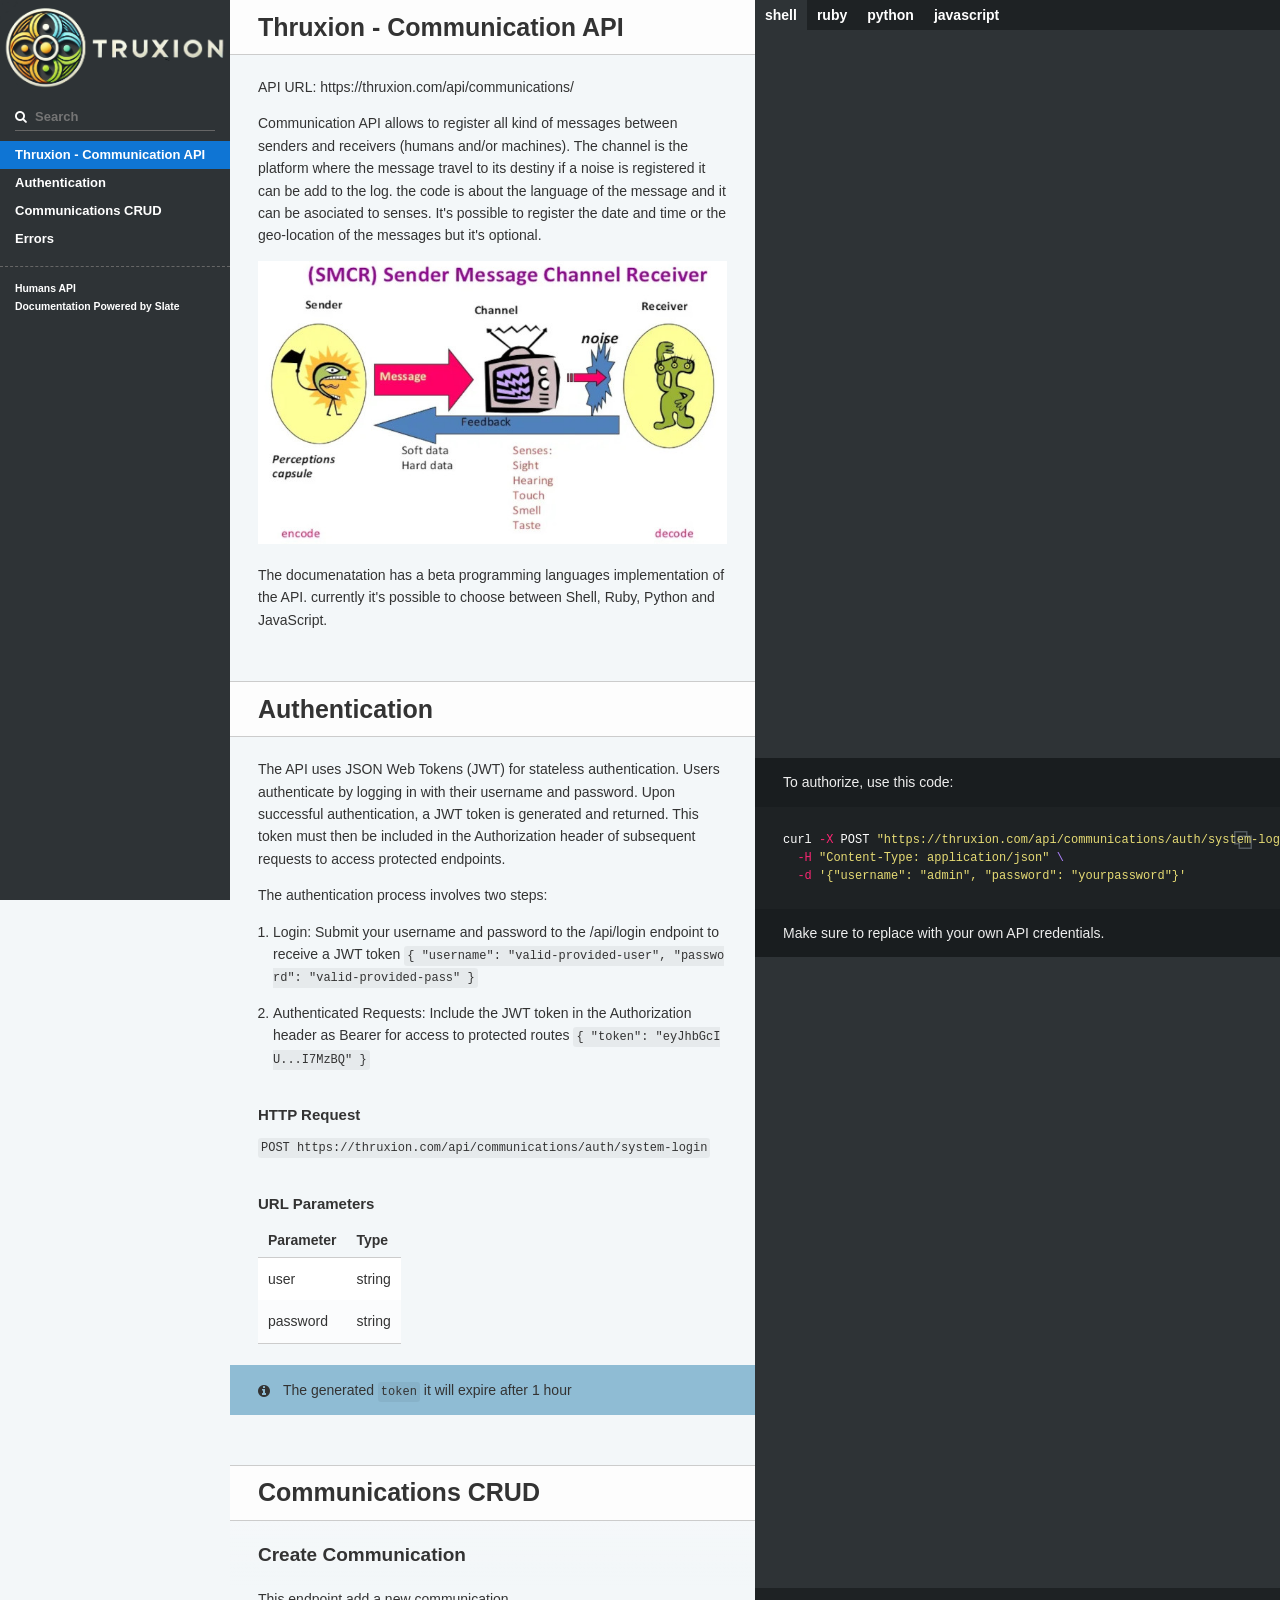
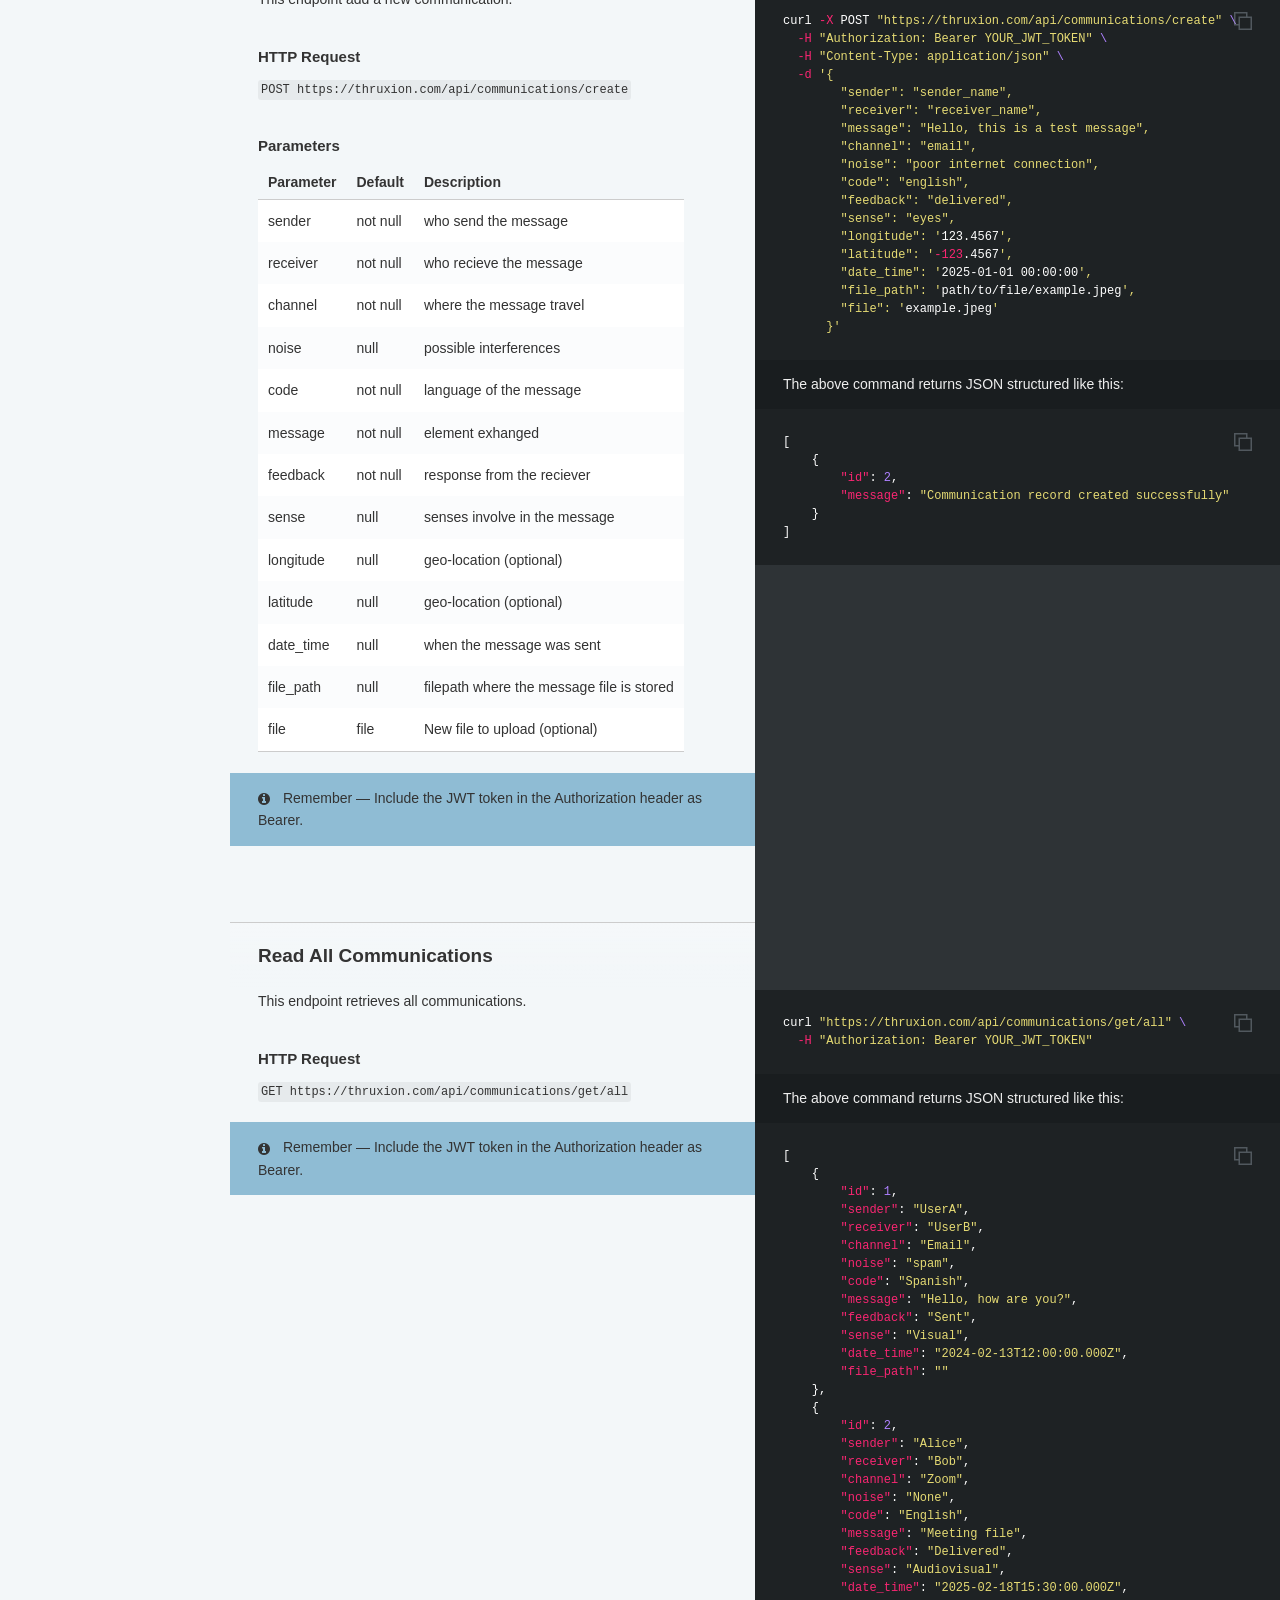
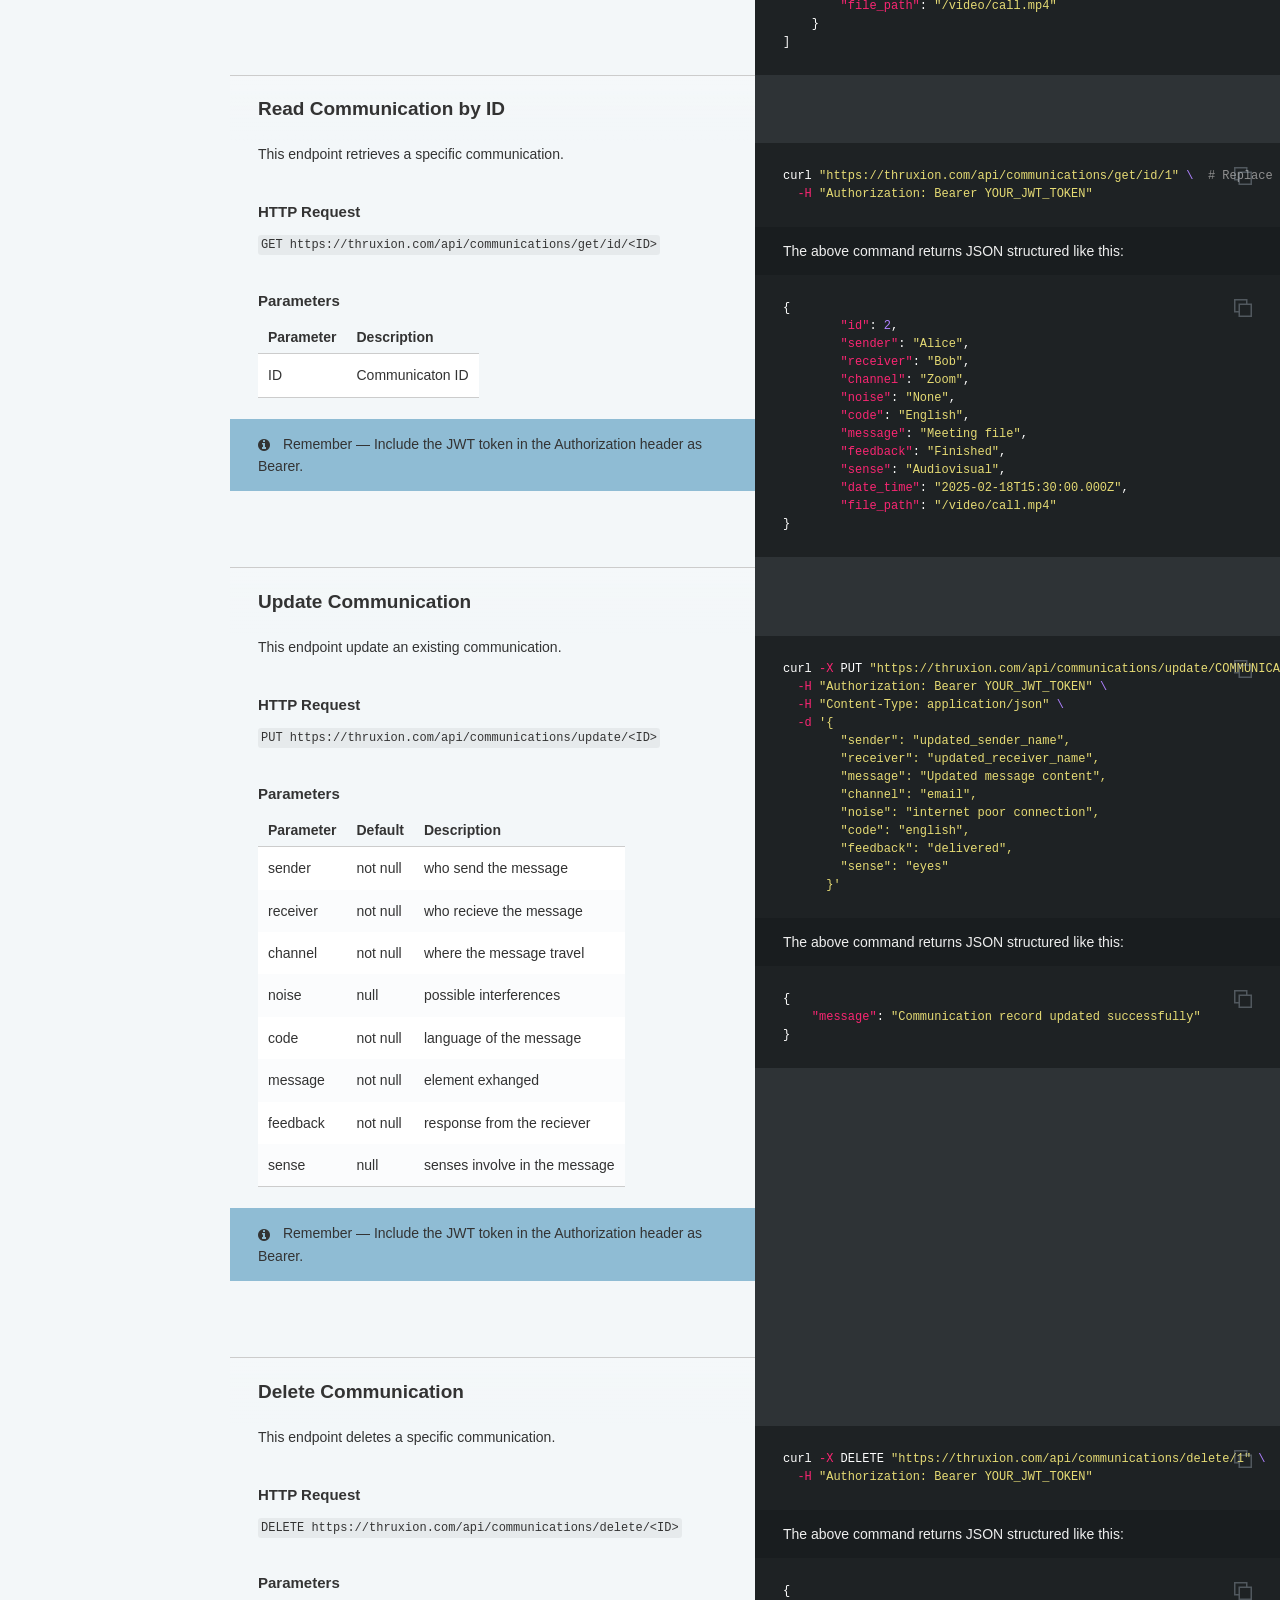
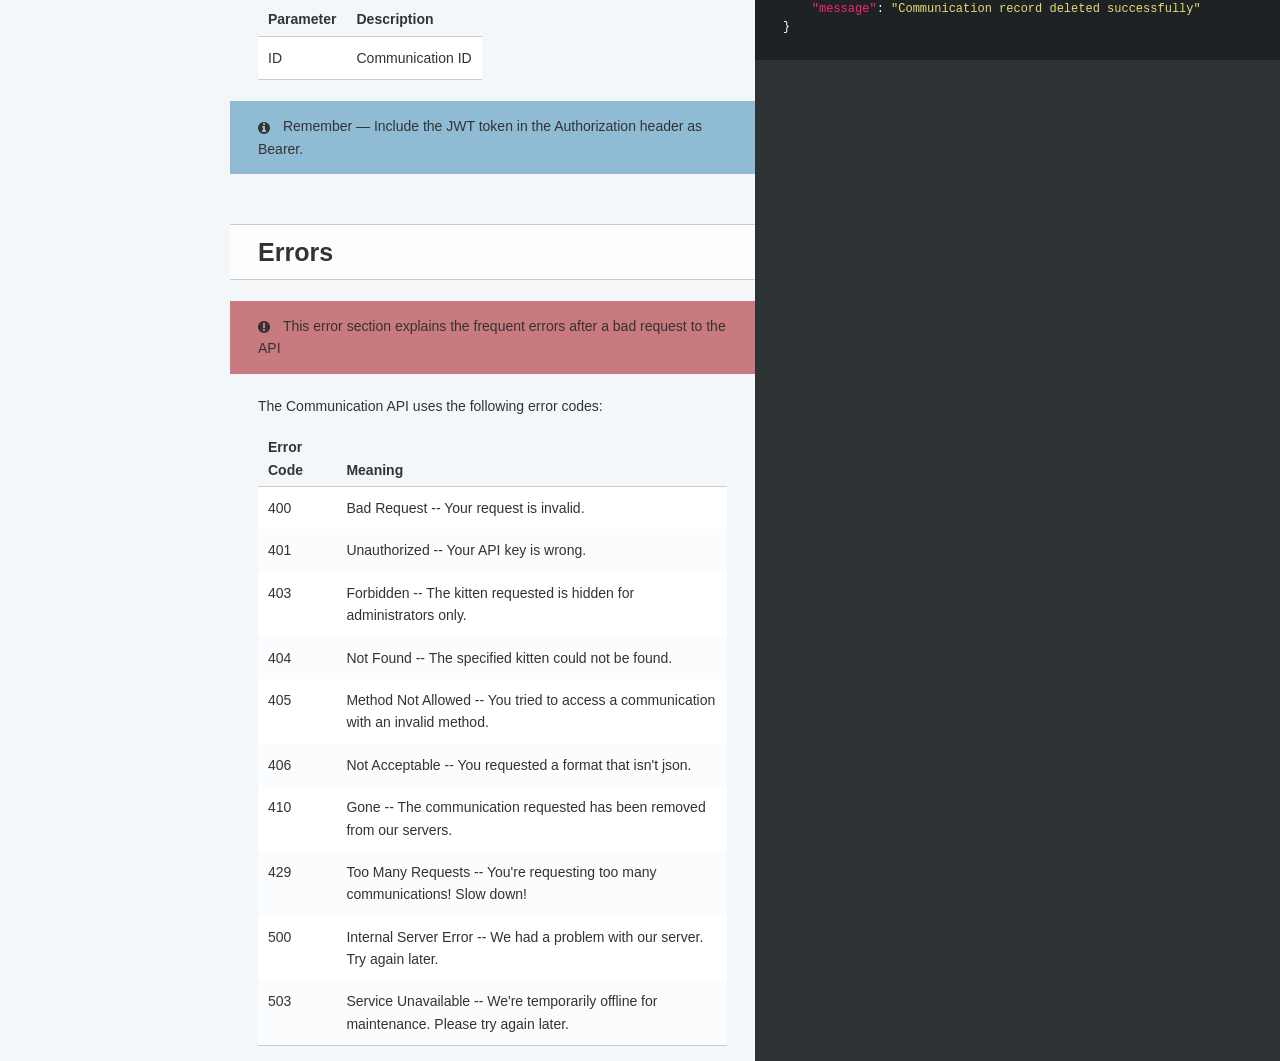
==== index.html @ 5f448173 "deploy: 6d002eb7e2c02b808404a8ee9dfa727e1caad4a2" ====
<!doctype html>
<html>
  <head>
    <meta charset="utf-8">
    <meta content="IE=edge,chrome=1" http-equiv="X-UA-Compatible">
    <meta name="viewport" content="width=device-width, initial-scale=1, maximum-scale=1">
        <meta
            name="description"
            content="Documentation for the Communication API"
        >
    <title>Thruxion API</title>

    <style media="screen">
      .highlight table td { padding: 5px; }
.highlight table pre { margin: 0; }
.highlight .gh {
  color: #999999;
}
.highlight .sr {
  color: #f6aa11;
}
.highlight .go {
  color: #888888;
}
.highlight .gp {
  color: #555555;
}
.highlight .gs {
}
.highlight .gu {
  color: #aaaaaa;
}
.highlight .nb {
  color: #f6aa11;
}
.highlight .cm {
  color: #75715e;
}
.highlight .cp {
  color: #75715e;
}
.highlight .c1 {
  color: #75715e;
}
.highlight .cs {
  color: #75715e;
}
.highlight .c, .highlight .ch, .highlight .cd, .highlight .cpf {
  color: #75715e;
}
.highlight .err {
  color: #960050;
}
.highlight .gr {
  color: #960050;
}
.highlight .gt {
  color: #960050;
}
.highlight .gd {
  color: #49483e;
}
.highlight .gi {
  color: #49483e;
}
.highlight .ge {
  color: #49483e;
}
.highlight .kc {
  color: #66d9ef;
}
.highlight .kd {
  color: #66d9ef;
}
.highlight .kr {
  color: #66d9ef;
}
.highlight .no {
  color: #66d9ef;
}
.highlight .kt {
  color: #66d9ef;
}
.highlight .mf {
  color: #ae81ff;
}
.highlight .mh {
  color: #ae81ff;
}
.highlight .il {
  color: #ae81ff;
}
.highlight .mi {
  color: #ae81ff;
}
.highlight .mo {
  color: #ae81ff;
}
.highlight .m, .highlight .mb, .highlight .mx {
  color: #ae81ff;
}
.highlight .sc {
  color: #ae81ff;
}
.highlight .se {
  color: #ae81ff;
}
.highlight .ss {
  color: #ae81ff;
}
.highlight .sd {
  color: #e6db74;
}
.highlight .s2 {
  color: #e6db74;
}
.highlight .sb {
  color: #e6db74;
}
.highlight .sh {
  color: #e6db74;
}
.highlight .si {
  color: #e6db74;
}
.highlight .sx {
  color: #e6db74;
}
.highlight .s1 {
  color: #e6db74;
}
.highlight .s, .highlight .sa, .highlight .dl {
  color: #e6db74;
}
.highlight .na {
  color: #a6e22e;
}
.highlight .nc {
  color: #a6e22e;
}
.highlight .nd {
  color: #a6e22e;
}
.highlight .ne {
  color: #a6e22e;
}
.highlight .nf, .highlight .fm {
  color: #a6e22e;
}
.highlight .vc {
  color: #ffffff;
}
.highlight .nn {
  color: #ffffff;
}
.highlight .ni {
  color: #ffffff;
}
.highlight .bp {
  color: #ffffff;
}
.highlight .vg {
  color: #ffffff;
}
.highlight .vi {
  color: #ffffff;
}
.highlight .nv, .highlight .vm {
  color: #ffffff;
}
.highlight .w {
  color: #ffffff;
}
.highlight {
  color: #ffffff;
}
.highlight .n, .highlight .py, .highlight .nx {
  color: #ffffff;
}
.highlight .nl {
  color: #f92672;
}
.highlight .ow {
  color: #f92672;
}
.highlight .nt {
  color: #f92672;
}
.highlight .k, .highlight .kv {
  color: #f92672;
}
.highlight .kn {
  color: #f92672;
}
.highlight .kp {
  color: #f92672;
}
.highlight .o {
  color: #f92672;
}
    </style>
    <style media="print">
      * {
        -webkit-transition:none!important;
        transition:none!important;
      }
      .highlight table td { padding: 5px; }
.highlight table pre { margin: 0; }
.highlight, .highlight .w {
  color: #586e75;
}
.highlight .err {
  color: #002b36;
  background-color: #dc322f;
}
.highlight .c, .highlight .ch, .highlight .cd, .highlight .cm, .highlight .cpf, .highlight .c1, .highlight .cs {
  color: #657b83;
}
.highlight .cp {
  color: #b58900;
}
.highlight .nt {
  color: #b58900;
}
.highlight .o, .highlight .ow {
  color: #93a1a1;
}
.highlight .p, .highlight .pi {
  color: #93a1a1;
}
.highlight .gi {
  color: #859900;
}
.highlight .gd {
  color: #dc322f;
}
.highlight .gh {
  color: #268bd2;
  background-color: #002b36;
  font-weight: bold;
}
.highlight .k, .highlight .kn, .highlight .kp, .highlight .kr, .highlight .kv {
  color: #6c71c4;
}
.highlight .kc {
  color: #cb4b16;
}
.highlight .kt {
  color: #cb4b16;
}
.highlight .kd {
  color: #cb4b16;
}
.highlight .s, .highlight .sb, .highlight .sc, .highlight .dl, .highlight .sd, .highlight .s2, .highlight .sh, .highlight .sx, .highlight .s1 {
  color: #859900;
}
.highlight .sa {
  color: #6c71c4;
}
.highlight .sr {
  color: #2aa198;
}
.highlight .si {
  color: #d33682;
}
.highlight .se {
  color: #d33682;
}
.highlight .nn {
  color: #b58900;
}
.highlight .nc {
  color: #b58900;
}
.highlight .no {
  color: #b58900;
}
.highlight .na {
  color: #268bd2;
}
.highlight .m, .highlight .mb, .highlight .mf, .highlight .mh, .highlight .mi, .highlight .il, .highlight .mo, .highlight .mx {
  color: #859900;
}
.highlight .ss {
  color: #859900;
}
    </style>
    <link href="stylesheets/screen-9c19b03a.css" rel="stylesheet" media="screen" />
    <link href="stylesheets/print-966d6edc.css" rel="stylesheet" media="print" />
      <script src="javascripts/all-024da600.js"></script>

    <script>
      $(function() { setupCodeCopy(); });
    </script>
  </head>

  <body class="index" data-languages="[&quot;shell&quot;,&quot;ruby&quot;,&quot;python&quot;,&quot;javascript&quot;]">
    <a href="#" id="nav-button">
      <span>
        NAV
        <img src="images/navbar-cad8cdcb.png" alt="" />
      </span>
    </a>
    <div class="toc-wrapper">
      <img src="images/logo-09624c23.png" class="logo" alt="" />
        <div class="lang-selector">
              <a href="#" data-language-name="shell">shell</a>
              <a href="#" data-language-name="ruby">ruby</a>
              <a href="#" data-language-name="python">python</a>
              <a href="#" data-language-name="javascript">javascript</a>
        </div>
        <div class="search">
          <input type="text" class="search" id="input-search" placeholder="Search">
        </div>
        <ul class="search-results"></ul>
      <ul id="toc" class="toc-list-h1">
          <li>
            <a href="#thruxion-communication-api" class="toc-h1 toc-link" data-title="Thruxion - Communication API">Thruxion - Communication API</a>
          </li>
          <li>
            <a href="#authentication" class="toc-h1 toc-link" data-title="Authentication">Authentication</a>
              <ul class="toc-list-h2">
                  <li>
                    <a href="#http-request" class="toc-h2 toc-link" data-title="HTTP Request">HTTP Request</a>
                  </li>
                  <li>
                    <a href="#url-parameters" class="toc-h2 toc-link" data-title="URL Parameters">URL Parameters</a>
                  </li>
              </ul>
          </li>
          <li>
            <a href="#communications-crud" class="toc-h1 toc-link" data-title="Communications CRUD">Communications CRUD</a>
              <ul class="toc-list-h2">
                  <li>
                    <a href="#create-communication" class="toc-h2 toc-link" data-title="Create Communication">Create Communication</a>
                  </li>
                  <li>
                    <a href="#read-all-communications" class="toc-h2 toc-link" data-title="Read All Communications">Read All Communications</a>
                  </li>
                  <li>
                    <a href="#read-communication-by-id" class="toc-h2 toc-link" data-title="Read Communication by ID">Read Communication by ID</a>
                  </li>
                  <li>
                    <a href="#update-communication" class="toc-h2 toc-link" data-title="Update Communication">Update Communication</a>
                  </li>
                  <li>
                    <a href="#delete-communication" class="toc-h2 toc-link" data-title="Delete Communication">Delete Communication</a>
                  </li>
              </ul>
          </li>
          <li>
            <a href="#errors" class="toc-h1 toc-link" data-title="Errors">Errors</a>
          </li>
      </ul>
        <ul class="toc-footer">
            <li><a href='humans.html'>Humans API</a></li>
            <li><a href='https://github.com/slatedocs/slate'>Documentation Powered by Slate</a></li>
        </ul>
    </div>
    <div class="page-wrapper">
      <div class="dark-box"></div>
      <div class="content">
        <h1 id='thruxion-communication-api'>Thruxion - Communication API</h1>
<p>API URL: https://thruxion.com/api/communications/</p>

<p>Communication API allows to register all kind of messages between senders and receivers (humans and/or machines). The channel is the platform where the message travel to its destiny if a noise is registered it can be add to the log. the code is about the language of the message and it can be asociated to senses. It&#39;s possible to register the date and time or the geo-location of the messages but it&#39;s optional.</p>

<p><img src="images/c-model-05e4d6b5.jpg" alt="Communication Diagram" /></p>

<p>The documenatation has a beta programming languages implementation of the API. currently it&#39;s possible to choose between Shell, Ruby, Python and JavaScript. </p>
<h1 id='authentication'>Authentication</h1>
<blockquote>
<p>To authorize, use this code:</p>
</blockquote>
<div class="highlight"><pre class="highlight ruby tab-ruby"><code><span class="nb">require</span> <span class="s1">'net/http'</span>
<span class="nb">require</span> <span class="s1">'json'</span>

<span class="n">uri</span> <span class="o">=</span> <span class="no">URI</span><span class="p">(</span><span class="s1">'https://thruxion.com/api/communications/auth/system-login'</span><span class="p">)</span>
<span class="n">req</span> <span class="o">=</span> <span class="no">Net</span><span class="o">::</span><span class="no">HTTP</span><span class="o">::</span><span class="no">Post</span><span class="p">.</span><span class="nf">new</span><span class="p">(</span><span class="n">uri</span><span class="p">,</span> <span class="s1">'Content-Type'</span> <span class="o">=&gt;</span> <span class="s1">'application/json'</span><span class="p">)</span>
<span class="n">req</span><span class="p">.</span><span class="nf">body</span> <span class="o">=</span> <span class="p">{</span> <span class="ss">username: </span><span class="s1">'admin'</span><span class="p">,</span> <span class="ss">password: </span><span class="s1">'yourpassword'</span> <span class="p">}.</span><span class="nf">to_json</span>

<span class="n">res</span> <span class="o">=</span> <span class="no">Net</span><span class="o">::</span><span class="no">HTTP</span><span class="p">.</span><span class="nf">start</span><span class="p">(</span><span class="n">uri</span><span class="p">.</span><span class="nf">hostname</span><span class="p">,</span> <span class="n">uri</span><span class="p">.</span><span class="nf">port</span><span class="p">)</span> <span class="p">{</span> <span class="o">|</span><span class="n">http</span><span class="o">|</span> <span class="n">http</span><span class="p">.</span><span class="nf">request</span><span class="p">(</span><span class="n">req</span><span class="p">)</span> <span class="p">}</span>
<span class="nb">puts</span> <span class="n">res</span><span class="p">.</span><span class="nf">body</span>
</code></pre></div><div class="highlight"><pre class="highlight python tab-python"><code><span class="kn">import</span> <span class="nn">requests</span>

<span class="n">url</span> <span class="o">=</span> <span class="s">"https://thruxion.com/api/communications/auth/system-login"</span>
<span class="n">data</span> <span class="o">=</span> <span class="p">{</span><span class="s">"username"</span><span class="p">:</span> <span class="s">"admin"</span><span class="p">,</span> <span class="s">"password"</span><span class="p">:</span> <span class="s">"yourpassword"</span><span class="p">}</span>

<span class="n">response</span> <span class="o">=</span> <span class="n">requests</span><span class="p">.</span><span class="n">post</span><span class="p">(</span><span class="n">url</span><span class="p">,</span> <span class="n">json</span><span class="o">=</span><span class="n">data</span><span class="p">)</span>
<span class="k">print</span><span class="p">(</span><span class="n">response</span><span class="p">.</span><span class="n">json</span><span class="p">())</span>  <span class="c1"># Prints the token response
</span></code></pre></div><div class="highlight"><pre class="highlight shell tab-shell"><code>curl <span class="nt">-X</span> POST <span class="s2">"https://thruxion.com/api/communications/auth/system-login"</span> <span class="se">\</span>
  <span class="nt">-H</span> <span class="s2">"Content-Type: application/json"</span> <span class="se">\</span>
  <span class="nt">-d</span> <span class="s1">'{"username": "admin", "password": "yourpassword"}'</span>
</code></pre></div><div class="highlight"><pre class="highlight javascript tab-javascript"><code><span class="kd">const</span> <span class="nx">axios</span> <span class="o">=</span> <span class="nx">require</span><span class="p">(</span><span class="dl">'</span><span class="s1">axios</span><span class="dl">'</span><span class="p">);</span>

<span class="kd">const</span> <span class="nx">login</span> <span class="o">=</span> <span class="k">async</span> <span class="p">()</span> <span class="o">=&gt;</span> <span class="p">{</span>
    <span class="k">try</span> <span class="p">{</span>
        <span class="kd">const</span> <span class="nx">response</span> <span class="o">=</span> <span class="k">await</span> <span class="nx">axios</span><span class="p">.</span><span class="nx">post</span><span class="p">(</span><span class="dl">'</span><span class="s1">https://thruxion.com/api/communications/auth/system-login</span><span class="dl">'</span><span class="p">,</span> <span class="p">{</span>
            <span class="na">username</span><span class="p">:</span> <span class="dl">'</span><span class="s1">admin</span><span class="dl">'</span><span class="p">,</span>
            <span class="na">password</span><span class="p">:</span> <span class="dl">'</span><span class="s1">yourpassword</span><span class="dl">'</span>
        <span class="p">});</span>
        <span class="nx">console</span><span class="p">.</span><span class="nx">log</span><span class="p">(</span><span class="nx">response</span><span class="p">.</span><span class="nx">data</span><span class="p">);</span>  <span class="c1">// Prints the token response</span>
    <span class="p">}</span> <span class="k">catch</span> <span class="p">(</span><span class="nx">error</span><span class="p">)</span> <span class="p">{</span>
        <span class="nx">console</span><span class="p">.</span><span class="nx">error</span><span class="p">(</span><span class="nx">error</span><span class="p">.</span><span class="nx">response</span> <span class="p">?</span> <span class="nx">error</span><span class="p">.</span><span class="nx">response</span><span class="p">.</span><span class="nx">data</span> <span class="p">:</span> <span class="nx">error</span><span class="p">.</span><span class="nx">message</span><span class="p">);</span>
    <span class="p">}</span>
<span class="p">};</span>

<span class="nx">login</span><span class="p">();</span>
</code></pre></div>
<blockquote>
<p>Make sure to replace with your own API credentials.</p>
</blockquote>

<p>The API uses JSON Web Tokens (JWT) for stateless authentication. Users authenticate by logging in with their username and password. Upon successful authentication, a JWT token is generated and returned. This token must then be included in the Authorization header of subsequent requests to access protected endpoints.</p>

<p>The authentication process involves two steps:</p>

<ol>
<li><p>Login: Submit your username and password to the /api/login endpoint to receive a JWT token
<code>{
   &quot;username&quot;: &quot;valid-provided-user&quot;,
   &quot;password&quot;: &quot;valid-provided-pass&quot;
}</code></p></li>
<li><p>Authenticated Requests: Include the JWT token in the Authorization header as Bearer <your-token> for access to protected routes        <code>{
   &quot;token&quot;: &quot;eyJhbGcIU...I7MzBQ&quot;
}</code></p></li>
</ol>
<h3 id='http-request'>HTTP Request</h3>
<p><code>POST https://thruxion.com/api/communications/auth/system-login</code></p>
<h3 id='url-parameters'>URL Parameters</h3>
<table><thead>
<tr>
<th>Parameter</th>
<th>Type</th>
</tr>
</thead><tbody>
<tr>
<td>user</td>
<td>string</td>
</tr>
<tr>
<td>password</td>
<td>string</td>
</tr>
</tbody></table>

<aside class="notice">
The generated <code>token</code> it will expire after 1 hour 
</aside>
<h1 id='communications-crud'>Communications CRUD</h1><h2 id='create-communication'>Create Communication</h2><div class="highlight"><pre class="highlight ruby tab-ruby"><code><span class="nb">require</span> <span class="s1">'net/http'</span>
<span class="nb">require</span> <span class="s1">'json'</span>
<span class="nb">require</span> <span class="s1">'uri'</span>

<span class="n">uri</span> <span class="o">=</span> <span class="no">URI</span><span class="p">(</span><span class="s2">"https://thruxion.com/api/communications/create"</span><span class="p">)</span>  
<span class="n">req</span> <span class="o">=</span> <span class="no">Net</span><span class="o">::</span><span class="no">HTTP</span><span class="o">::</span><span class="no">Post</span><span class="p">.</span><span class="nf">new</span><span class="p">(</span><span class="n">uri</span><span class="p">,</span> <span class="s1">'Content-Type'</span> <span class="o">=&gt;</span> <span class="s1">'application/json'</span><span class="p">,</span> <span class="s1">'Authorization'</span> <span class="o">=&gt;</span> <span class="s1">'Bearer YOUR_JWT_TOKEN'</span><span class="p">)</span>

<span class="c1"># Example data to send</span>
<span class="n">data</span> <span class="o">=</span> <span class="p">{</span>
  <span class="ss">sender: </span><span class="s1">'sender_name'</span><span class="p">,</span>
  <span class="ss">receiver: </span><span class="s1">'receiver_name'</span><span class="p">,</span>
  <span class="ss">message: </span><span class="s1">'Hello, this is a test message'</span><span class="p">,</span>
  <span class="ss">channel: </span><span class="s1">'written'</span><span class="p">,</span>
  <span class="ss">noise: </span><span class="s1">'poor internet connection'</span><span class="p">,</span>
  <span class="ss">code: </span><span class="s1">'english'</span><span class="p">,</span>
  <span class="ss">feedback: </span><span class="s1">'delivered'</span><span class="p">,</span>
  <span class="ss">sense: </span><span class="s1">'eyes'</span><span class="p">,</span>
  <span class="ss">longitude: </span><span class="s1">'123.4567'</span><span class="p">,</span>
  <span class="ss">latitude: </span><span class="s1">'-123.4567'</span><span class="p">,</span>
  <span class="ss">date_time: </span><span class="s1">'2025-01-01 00:00:00'</span><span class="p">,</span>
  <span class="ss">file_path: </span><span class="s1">'path/to/file/example.jpeg'</span><span class="p">,</span>
  <span class="ss">file: </span><span class="s1">'example.jpeg'</span>
<span class="p">}</span>

<span class="n">req</span><span class="p">.</span><span class="nf">body</span> <span class="o">=</span> <span class="n">data</span><span class="p">.</span><span class="nf">to_json</span>

<span class="n">res</span> <span class="o">=</span> <span class="no">Net</span><span class="o">::</span><span class="no">HTTP</span><span class="p">.</span><span class="nf">start</span><span class="p">(</span><span class="n">uri</span><span class="p">.</span><span class="nf">hostname</span><span class="p">,</span> <span class="n">uri</span><span class="p">.</span><span class="nf">port</span><span class="p">,</span> <span class="ss">use_ssl: </span><span class="kp">true</span><span class="p">)</span> <span class="p">{</span> <span class="o">|</span><span class="n">http</span><span class="o">|</span> <span class="n">http</span><span class="p">.</span><span class="nf">request</span><span class="p">(</span><span class="n">req</span><span class="p">)</span> <span class="p">}</span>
<span class="nb">puts</span> <span class="n">res</span><span class="p">.</span><span class="nf">body</span>
</code></pre></div><div class="highlight"><pre class="highlight python tab-python"><code><span class="kn">import</span> <span class="nn">requests</span>
<span class="kn">import</span> <span class="nn">json</span>

<span class="n">url</span> <span class="o">=</span> <span class="s">"https://thruxion.com/api/communications/create"</span>  
<span class="n">headers</span> <span class="o">=</span> <span class="p">{</span><span class="s">"Authorization"</span><span class="p">:</span> <span class="s">"Bearer YOUR_JWT_TOKEN"</span><span class="p">,</span> <span class="s">"Content-Type"</span><span class="p">:</span> <span class="s">"application/json"</span><span class="p">}</span>

<span class="c1"># Example data to send
</span><span class="n">data</span> <span class="o">=</span> <span class="p">{</span>
    <span class="s">"sender"</span><span class="p">:</span> <span class="s">"sender_name"</span><span class="p">,</span>
    <span class="s">"receiver"</span><span class="p">:</span> <span class="s">"receiver_name"</span><span class="p">,</span>
    <span class="s">"message"</span><span class="p">:</span> <span class="s">"Hello, this is a test message"</span><span class="p">,</span>
    <span class="s">"channel"</span><span class="p">:</span> <span class="s">"email"</span><span class="p">,</span>
    <span class="s">"noise"</span><span class="p">:</span> <span class="s">"poor internet connection"</span><span class="p">,</span>
    <span class="s">"code"</span><span class="p">:</span> <span class="s">"english"</span><span class="p">,</span>
    <span class="s">"feedback"</span><span class="p">:</span> <span class="s">"delivered"</span><span class="p">,</span>
    <span class="s">"sense"</span><span class="p">:</span> <span class="s">"eyes"</span><span class="p">,</span>
    <span class="s">"longitude"</span><span class="p">:</span> <span class="s">'123.4567'</span><span class="p">,</span>
    <span class="s">"latitude"</span><span class="p">:</span> <span class="s">'-123.4567'</span><span class="p">,</span>
    <span class="s">"date_time"</span><span class="p">:</span> <span class="s">'2025-01-01 00:00:00'</span><span class="p">,</span>
    <span class="s">"file_path"</span><span class="p">:</span> <span class="s">'path/to/file/example.jpeg'</span><span class="p">,</span>
    <span class="s">"file"</span><span class="p">:</span> <span class="s">'example.jpeg'</span>
<span class="p">}</span>

<span class="n">response</span> <span class="o">=</span> <span class="n">requests</span><span class="p">.</span><span class="n">post</span><span class="p">(</span><span class="n">url</span><span class="p">,</span> <span class="n">headers</span><span class="o">=</span><span class="n">headers</span><span class="p">,</span> <span class="n">json</span><span class="o">=</span><span class="n">data</span><span class="p">)</span>
<span class="k">print</span><span class="p">(</span><span class="n">response</span><span class="p">.</span><span class="n">json</span><span class="p">())</span>  <span class="c1"># Prints the response message
</span></code></pre></div><div class="highlight"><pre class="highlight shell tab-shell"><code>curl <span class="nt">-X</span> POST <span class="s2">"https://thruxion.com/api/communications/create"</span> <span class="se">\ </span> 
  <span class="nt">-H</span> <span class="s2">"Authorization: Bearer YOUR_JWT_TOKEN"</span> <span class="se">\</span>
  <span class="nt">-H</span> <span class="s2">"Content-Type: application/json"</span> <span class="se">\</span>
  <span class="nt">-d</span> <span class="s1">'{
        "sender": "sender_name",
        "receiver": "receiver_name",
        "message": "Hello, this is a test message",
        "channel": "email",
        "noise": "poor internet connection",
        "code": "english",
        "feedback": "delivered",
        "sense": "eyes",
        "longitude": '</span>123.4567<span class="s1">',
        "latitude": '</span><span class="nt">-123</span>.4567<span class="s1">',
        "date_time": '</span>2025-01-01 00:00:00<span class="s1">',
        "file_path": '</span>path/to/file/example.jpeg<span class="s1">',
        "file": '</span>example.jpeg<span class="s1">'
      }'</span>
</code></pre></div><div class="highlight"><pre class="highlight javascript tab-javascript"><code><span class="kd">const</span> <span class="nx">axios</span> <span class="o">=</span> <span class="nx">require</span><span class="p">(</span><span class="dl">'</span><span class="s1">axios</span><span class="dl">'</span><span class="p">);</span>

<span class="kd">const</span> <span class="nx">addCommunication</span> <span class="o">=</span> <span class="k">async</span> <span class="p">(</span><span class="nx">data</span><span class="p">,</span> <span class="nx">token</span><span class="p">)</span> <span class="o">=&gt;</span> <span class="p">{</span>
    <span class="k">try</span> <span class="p">{</span>
        <span class="kd">const</span> <span class="nx">response</span> <span class="o">=</span> <span class="k">await</span> <span class="nx">axios</span><span class="p">.</span><span class="nx">post</span><span class="p">(</span><span class="dl">'</span><span class="s1">https://thruxion.com/api/communications/create</span><span class="dl">'</span><span class="p">,</span> <span class="nx">data</span><span class="p">,</span> <span class="p">{</span>
            <span class="na">headers</span><span class="p">:</span> <span class="p">{</span> <span class="na">Authorization</span><span class="p">:</span> <span class="s2">`Bearer </span><span class="p">${</span><span class="nx">token</span><span class="p">}</span><span class="s2">`</span><span class="p">,</span> <span class="dl">'</span><span class="s1">Content-Type</span><span class="dl">'</span><span class="p">:</span> <span class="dl">'</span><span class="s1">application/json</span><span class="dl">'</span> <span class="p">}</span>
        <span class="p">});</span>
        <span class="nx">console</span><span class="p">.</span><span class="nx">log</span><span class="p">(</span><span class="nx">response</span><span class="p">.</span><span class="nx">data</span><span class="p">);</span>  <span class="c1">// Prints the response message</span>
    <span class="p">}</span> <span class="k">catch</span> <span class="p">(</span><span class="nx">error</span><span class="p">)</span> <span class="p">{</span>
        <span class="nx">console</span><span class="p">.</span><span class="nx">error</span><span class="p">(</span><span class="nx">error</span><span class="p">.</span><span class="nx">response</span> <span class="p">?</span> <span class="nx">error</span><span class="p">.</span><span class="nx">response</span><span class="p">.</span><span class="nx">data</span> <span class="p">:</span> <span class="nx">error</span><span class="p">.</span><span class="nx">message</span><span class="p">);</span>
    <span class="p">}</span>
<span class="p">};</span>

<span class="c1">// Example data to send</span>
<span class="kd">const</span> <span class="nx">data</span> <span class="o">=</span> <span class="p">{</span>
    <span class="na">sender</span><span class="p">:</span> <span class="dl">'</span><span class="s1">sender_name</span><span class="dl">'</span><span class="p">,</span>
    <span class="na">receiver</span><span class="p">:</span> <span class="dl">'</span><span class="s1">receiver_name</span><span class="dl">'</span><span class="p">,</span>
    <span class="na">message</span><span class="p">:</span> <span class="dl">'</span><span class="s1">Hello, this is a test message</span><span class="dl">'</span><span class="p">,</span>
    <span class="na">channel</span><span class="p">:</span> <span class="dl">'</span><span class="s1">email</span><span class="dl">'</span><span class="p">,</span>
    <span class="na">noise</span><span class="p">:</span> <span class="dl">'</span><span class="s1">poor internet connection</span><span class="dl">'</span><span class="p">,</span>
    <span class="na">code</span><span class="p">:</span> <span class="dl">'</span><span class="s1">english</span><span class="dl">'</span><span class="p">,</span>
    <span class="na">feedback</span><span class="p">:</span> <span class="dl">'</span><span class="s1">delivered</span><span class="dl">'</span><span class="p">,</span>
    <span class="na">sense</span><span class="p">:</span> <span class="dl">'</span><span class="s1">eyes</span><span class="dl">'</span><span class="p">,</span>
    <span class="na">longitude</span><span class="p">:</span> <span class="dl">'</span><span class="s1">123.4567</span><span class="dl">'</span><span class="p">,</span>
    <span class="na">latitude</span><span class="p">:</span> <span class="dl">'</span><span class="s1">-123.4567</span><span class="dl">'</span><span class="p">,</span>
    <span class="na">date_time</span><span class="p">:</span> <span class="dl">'</span><span class="s1">2025-01-01 00:00:00</span><span class="dl">'</span><span class="p">,</span>
    <span class="na">file_path</span><span class="p">:</span> <span class="dl">'</span><span class="s1">path/to/file/example.jpeg</span><span class="dl">'</span><span class="p">,</span>
    <span class="na">file</span><span class="p">:</span> <span class="dl">'</span><span class="s1">example.jpeg</span><span class="dl">'</span>
<span class="p">};</span>

<span class="c1">// Replace 'YOUR_JWT_TOKEN' with the actual token</span>
<span class="nx">addCommunication</span><span class="p">(</span><span class="nx">data</span><span class="p">,</span> <span class="dl">'</span><span class="s1">YOUR_JWT_TOKEN</span><span class="dl">'</span><span class="p">);</span>
</code></pre></div>
<blockquote>
<p>The above command returns JSON structured like this:</p>
</blockquote>
<div class="highlight"><pre class="highlight json tab-json"><code><span class="p">[</span><span class="w">
    </span><span class="p">{</span><span class="w"> 
        </span><span class="nl">"id"</span><span class="p">:</span><span class="w"> </span><span class="mi">2</span><span class="p">,</span><span class="w">
        </span><span class="nl">"message"</span><span class="p">:</span><span class="w"> </span><span class="s2">"Communication record created successfully"</span><span class="w">
    </span><span class="p">}</span><span class="w">
</span><span class="p">]</span><span class="w">
</span></code></pre></div>
<p>This endpoint add a new communication.</p>
<h3 id='http-request-2'>HTTP Request</h3>
<p><code>POST    https://thruxion.com/api/communications/create</code></p>
<h3 id='parameters'>Parameters</h3>
<table><thead>
<tr>
<th>Parameter</th>
<th>Default</th>
<th>Description</th>
</tr>
</thead><tbody>
<tr>
<td>sender</td>
<td>not null</td>
<td>who send the message</td>
</tr>
<tr>
<td>receiver</td>
<td>not null</td>
<td>who recieve the message</td>
</tr>
<tr>
<td>channel</td>
<td>not null</td>
<td>where the message travel</td>
</tr>
<tr>
<td>noise</td>
<td>null</td>
<td>possible interferences</td>
</tr>
<tr>
<td>code</td>
<td>not null</td>
<td>language of the message</td>
</tr>
<tr>
<td>message</td>
<td>not null</td>
<td>element exhanged</td>
</tr>
<tr>
<td>feedback</td>
<td>not null</td>
<td>response from the reciever</td>
</tr>
<tr>
<td>sense</td>
<td>null</td>
<td>senses involve in the message</td>
</tr>
<tr>
<td>longitude</td>
<td>null</td>
<td>geo-location (optional)</td>
</tr>
<tr>
<td>latitude</td>
<td>null</td>
<td>geo-location (optional)</td>
</tr>
<tr>
<td>date_time</td>
<td>null</td>
<td>when the message was sent</td>
</tr>
<tr>
<td>file_path</td>
<td>null</td>
<td>filepath where the message file is stored</td>
</tr>
<tr>
<td>file</td>
<td>file</td>
<td>New file to upload (optional)</td>
</tr>
</tbody></table>

<aside class="notice">
Remember — Include the JWT token in the Authorization header as Bearer.
</aside>
<h2 id='read-all-communications'>Read All Communications</h2><div class="highlight"><pre class="highlight ruby tab-ruby"><code><span class="nb">require</span> <span class="s1">'net/http'</span>
<span class="nb">require</span> <span class="s1">'json'</span>
<span class="nb">require</span> <span class="s1">'uri'</span>

<span class="n">uri</span> <span class="o">=</span> <span class="no">URI</span><span class="p">(</span><span class="s1">'https://thruxion.com/api/communications/get/all'</span><span class="p">)</span>  
<span class="n">req</span> <span class="o">=</span> <span class="no">Net</span><span class="o">::</span><span class="no">HTTP</span><span class="o">::</span><span class="no">Get</span><span class="p">.</span><span class="nf">new</span><span class="p">(</span><span class="n">uri</span><span class="p">,</span> <span class="s1">'Authorization'</span> <span class="o">=&gt;</span> <span class="s1">'Bearer YOUR_JWT_TOKEN'</span><span class="p">)</span>

<span class="n">res</span> <span class="o">=</span> <span class="no">Net</span><span class="o">::</span><span class="no">HTTP</span><span class="p">.</span><span class="nf">start</span><span class="p">(</span><span class="n">uri</span><span class="p">.</span><span class="nf">hostname</span><span class="p">,</span> <span class="n">uri</span><span class="p">.</span><span class="nf">port</span><span class="p">,</span> <span class="ss">use_ssl: </span><span class="kp">true</span><span class="p">)</span> <span class="p">{</span> <span class="o">|</span><span class="n">http</span><span class="o">|</span> <span class="n">http</span><span class="p">.</span><span class="nf">request</span><span class="p">(</span><span class="n">req</span><span class="p">)</span> <span class="p">}</span>
<span class="nb">puts</span> <span class="n">res</span><span class="p">.</span><span class="nf">body</span>
</code></pre></div><div class="highlight"><pre class="highlight python tab-python"><code><span class="kn">import</span> <span class="nn">requests</span>

<span class="n">url</span> <span class="o">=</span> <span class="s">"https://thruxion.com/api/communications/get/all"</span>  
<span class="n">headers</span> <span class="o">=</span> <span class="p">{</span><span class="s">"Authorization"</span><span class="p">:</span> <span class="s">"Bearer YOUR_JWT_TOKEN"</span><span class="p">}</span>

<span class="n">response</span> <span class="o">=</span> <span class="n">requests</span><span class="p">.</span><span class="n">get</span><span class="p">(</span><span class="n">url</span><span class="p">,</span> <span class="n">headers</span><span class="o">=</span><span class="n">headers</span><span class="p">)</span>
<span class="k">print</span><span class="p">(</span><span class="n">response</span><span class="p">.</span><span class="n">json</span><span class="p">())</span>  <span class="c1"># Prints all communications
</span></code></pre></div><div class="highlight"><pre class="highlight shell tab-shell"><code>curl <span class="s2">"https://thruxion.com/api/communications/get/all"</span> <span class="se">\</span>
  <span class="nt">-H</span> <span class="s2">"Authorization: Bearer YOUR_JWT_TOKEN"</span>
</code></pre></div><div class="highlight"><pre class="highlight javascript tab-javascript"><code><span class="kd">const</span> <span class="nx">axios</span> <span class="o">=</span> <span class="nx">require</span><span class="p">(</span><span class="dl">'</span><span class="s1">axios</span><span class="dl">'</span><span class="p">);</span>

<span class="kd">const</span> <span class="nx">getAllCommunications</span> <span class="o">=</span> <span class="k">async</span> <span class="p">(</span><span class="nx">token</span><span class="p">)</span> <span class="o">=&gt;</span> <span class="p">{</span>
    <span class="k">try</span> <span class="p">{</span>
        <span class="kd">const</span> <span class="nx">response</span> <span class="o">=</span> <span class="k">await</span> <span class="nx">axios</span><span class="p">.</span><span class="kd">get</span><span class="p">(</span><span class="dl">'</span><span class="s1">https://thruxion.com/api/communications/get/all</span><span class="dl">'</span><span class="p">,</span> <span class="p">{</span>
            <span class="na">headers</span><span class="p">:</span> <span class="p">{</span> <span class="na">Authorization</span><span class="p">:</span> <span class="s2">`Bearer </span><span class="p">${</span><span class="nx">token</span><span class="p">}</span><span class="s2">`</span> <span class="p">}</span>
        <span class="p">});</span>
        <span class="nx">console</span><span class="p">.</span><span class="nx">log</span><span class="p">(</span><span class="nx">response</span><span class="p">.</span><span class="nx">data</span><span class="p">);</span>  <span class="c1">// Prints all communications</span>
    <span class="p">}</span> <span class="k">catch</span> <span class="p">(</span><span class="nx">error</span><span class="p">)</span> <span class="p">{</span>
        <span class="nx">console</span><span class="p">.</span><span class="nx">error</span><span class="p">(</span><span class="nx">error</span><span class="p">.</span><span class="nx">response</span> <span class="p">?</span> <span class="nx">error</span><span class="p">.</span><span class="nx">response</span><span class="p">.</span><span class="nx">data</span> <span class="p">:</span> <span class="nx">error</span><span class="p">.</span><span class="nx">message</span><span class="p">);</span>
    <span class="p">}</span>
<span class="p">};</span>

<span class="c1">// Replace 'YOUR_JWT_TOKEN' with the actual token</span>
<span class="nx">getAllCommunications</span><span class="p">(</span><span class="dl">'</span><span class="s1">YOUR_JWT_TOKEN</span><span class="dl">'</span><span class="p">);</span>
</code></pre></div>
<blockquote>
<p>The above command returns JSON structured like this:</p>
</blockquote>
<div class="highlight"><pre class="highlight json tab-json"><code><span class="p">[</span><span class="w">
    </span><span class="p">{</span><span class="w">
        </span><span class="nl">"id"</span><span class="p">:</span><span class="w"> </span><span class="mi">1</span><span class="p">,</span><span class="w">
        </span><span class="nl">"sender"</span><span class="p">:</span><span class="w"> </span><span class="s2">"UserA"</span><span class="p">,</span><span class="w">
        </span><span class="nl">"receiver"</span><span class="p">:</span><span class="w"> </span><span class="s2">"UserB"</span><span class="p">,</span><span class="w">
        </span><span class="nl">"channel"</span><span class="p">:</span><span class="w"> </span><span class="s2">"Email"</span><span class="p">,</span><span class="w">
        </span><span class="nl">"noise"</span><span class="p">:</span><span class="w"> </span><span class="s2">"spam"</span><span class="p">,</span><span class="w">
        </span><span class="nl">"code"</span><span class="p">:</span><span class="w"> </span><span class="s2">"Spanish"</span><span class="p">,</span><span class="w">
        </span><span class="nl">"message"</span><span class="p">:</span><span class="w"> </span><span class="s2">"Hello, how are you?"</span><span class="p">,</span><span class="w">
        </span><span class="nl">"feedback"</span><span class="p">:</span><span class="w"> </span><span class="s2">"Sent"</span><span class="p">,</span><span class="w">
        </span><span class="nl">"sense"</span><span class="p">:</span><span class="w"> </span><span class="s2">"Visual"</span><span class="p">,</span><span class="w">
        </span><span class="nl">"date_time"</span><span class="p">:</span><span class="w"> </span><span class="s2">"2024-02-13T12:00:00.000Z"</span><span class="p">,</span><span class="w">
        </span><span class="nl">"file_path"</span><span class="p">:</span><span class="w"> </span><span class="s2">""</span><span class="w">
    </span><span class="p">},</span><span class="w">
    </span><span class="p">{</span><span class="w">
        </span><span class="nl">"id"</span><span class="p">:</span><span class="w"> </span><span class="mi">2</span><span class="p">,</span><span class="w">
        </span><span class="nl">"sender"</span><span class="p">:</span><span class="w"> </span><span class="s2">"Alice"</span><span class="p">,</span><span class="w">
        </span><span class="nl">"receiver"</span><span class="p">:</span><span class="w"> </span><span class="s2">"Bob"</span><span class="p">,</span><span class="w">
        </span><span class="nl">"channel"</span><span class="p">:</span><span class="w"> </span><span class="s2">"Zoom"</span><span class="p">,</span><span class="w">
        </span><span class="nl">"noise"</span><span class="p">:</span><span class="w"> </span><span class="s2">"None"</span><span class="p">,</span><span class="w">
        </span><span class="nl">"code"</span><span class="p">:</span><span class="w"> </span><span class="s2">"English"</span><span class="p">,</span><span class="w">
        </span><span class="nl">"message"</span><span class="p">:</span><span class="w"> </span><span class="s2">"Meeting file"</span><span class="p">,</span><span class="w">
        </span><span class="nl">"feedback"</span><span class="p">:</span><span class="w"> </span><span class="s2">"Delivered"</span><span class="p">,</span><span class="w">
        </span><span class="nl">"sense"</span><span class="p">:</span><span class="w"> </span><span class="s2">"Audiovisual"</span><span class="p">,</span><span class="w">
        </span><span class="nl">"date_time"</span><span class="p">:</span><span class="w"> </span><span class="s2">"2025-02-18T15:30:00.000Z"</span><span class="p">,</span><span class="w">
        </span><span class="nl">"file_path"</span><span class="p">:</span><span class="w"> </span><span class="s2">"/video/call.mp4"</span><span class="w">
    </span><span class="p">}</span><span class="w">
</span><span class="p">]</span><span class="w">
</span></code></pre></div>
<p>This endpoint retrieves all communications.</p>
<h3 id='http-request-3'>HTTP Request</h3>
<p><code>GET https://thruxion.com/api/communications/get/all</code></p>

<aside class="notice">
Remember — Include the JWT token in the Authorization header as Bearer.
</aside>
<h2 id='read-communication-by-id'>Read Communication by ID</h2><div class="highlight"><pre class="highlight ruby tab-ruby"><code><span class="nb">require</span> <span class="s1">'net/http'</span>
<span class="nb">require</span> <span class="s1">'json'</span>
<span class="nb">require</span> <span class="s1">'uri'</span>

<span class="n">communication_id</span> <span class="o">=</span> <span class="s1">'1'</span>  <span class="c1"># Replace with the ID of the communication you want to fetch</span>
<span class="n">uri</span> <span class="o">=</span> <span class="no">URI</span><span class="p">(</span><span class="s2">"https://thruxion.com/api/communications/get/id/</span><span class="si">#{</span><span class="n">communication_id</span><span class="si">}</span><span class="s2">"</span><span class="p">)</span>  
<span class="n">req</span> <span class="o">=</span> <span class="no">Net</span><span class="o">::</span><span class="no">HTTP</span><span class="o">::</span><span class="no">Get</span><span class="p">.</span><span class="nf">new</span><span class="p">(</span><span class="n">uri</span><span class="p">,</span> <span class="s1">'Authorization'</span> <span class="o">=&gt;</span> <span class="s1">'Bearer YOUR_JWT_TOKEN'</span><span class="p">)</span>

<span class="n">res</span> <span class="o">=</span> <span class="no">Net</span><span class="o">::</span><span class="no">HTTP</span><span class="p">.</span><span class="nf">start</span><span class="p">(</span><span class="n">uri</span><span class="p">.</span><span class="nf">hostname</span><span class="p">,</span> <span class="n">uri</span><span class="p">.</span><span class="nf">port</span><span class="p">,</span> <span class="ss">use_ssl: </span><span class="kp">true</span><span class="p">)</span> <span class="p">{</span> <span class="o">|</span><span class="n">http</span><span class="o">|</span> <span class="n">http</span><span class="p">.</span><span class="nf">request</span><span class="p">(</span><span class="n">req</span><span class="p">)</span> <span class="p">}</span>
<span class="nb">puts</span> <span class="n">res</span><span class="p">.</span><span class="nf">body</span>
</code></pre></div><div class="highlight"><pre class="highlight python tab-python"><code><span class="kn">import</span> <span class="nn">requests</span>

<span class="n">communication_id</span> <span class="o">=</span> <span class="s">'1'</span>  <span class="c1"># Replace with the ID of the communication you want to fetch
</span><span class="n">url</span> <span class="o">=</span> <span class="sa">f</span><span class="s">"https://thruxion.com/api/communications/get/id/</span><span class="si">{</span><span class="n">communication_id</span><span class="si">}</span><span class="s">"</span>  
<span class="n">headers</span> <span class="o">=</span> <span class="p">{</span><span class="s">"Authorization"</span><span class="p">:</span> <span class="s">"Bearer YOUR_JWT_TOKEN"</span><span class="p">}</span>

<span class="n">response</span> <span class="o">=</span> <span class="n">requests</span><span class="p">.</span><span class="n">get</span><span class="p">(</span><span class="n">url</span><span class="p">,</span> <span class="n">headers</span><span class="o">=</span><span class="n">headers</span><span class="p">)</span>
<span class="k">print</span><span class="p">(</span><span class="n">response</span><span class="p">.</span><span class="n">json</span><span class="p">())</span>  <span class="c1"># Prints the communication record
</span></code></pre></div><div class="highlight"><pre class="highlight shell tab-shell"><code>curl <span class="s2">"https://thruxion.com/api/communications/get/id/1"</span> <span class="se">\ </span> <span class="c"># Replace '1' with the actual communication ID</span>
  <span class="nt">-H</span> <span class="s2">"Authorization: Bearer YOUR_JWT_TOKEN"</span>
</code></pre></div><div class="highlight"><pre class="highlight javascript tab-javascript"><code><span class="kd">const</span> <span class="nx">axios</span> <span class="o">=</span> <span class="nx">require</span><span class="p">(</span><span class="dl">'</span><span class="s1">axios</span><span class="dl">'</span><span class="p">);</span>

<span class="kd">const</span> <span class="nx">getCommunicationById</span> <span class="o">=</span> <span class="k">async</span> <span class="p">(</span><span class="nx">id</span><span class="p">,</span> <span class="nx">token</span><span class="p">)</span> <span class="o">=&gt;</span> <span class="p">{</span>
    <span class="k">try</span> <span class="p">{</span>
        <span class="kd">const</span> <span class="nx">response</span> <span class="o">=</span> <span class="k">await</span> <span class="nx">axios</span><span class="p">.</span><span class="kd">get</span><span class="p">(</span><span class="s2">`https://thruxion.com/api/communications/get/id/</span><span class="p">${</span><span class="nx">id</span><span class="p">}</span><span class="s2">`</span><span class="p">,</span> <span class="p">{</span>
            <span class="na">headers</span><span class="p">:</span> <span class="p">{</span> <span class="na">Authorization</span><span class="p">:</span> <span class="s2">`Bearer </span><span class="p">${</span><span class="nx">token</span><span class="p">}</span><span class="s2">`</span> <span class="p">}</span>
        <span class="p">});</span>
        <span class="nx">console</span><span class="p">.</span><span class="nx">log</span><span class="p">(</span><span class="nx">response</span><span class="p">.</span><span class="nx">data</span><span class="p">);</span>  <span class="c1">// Prints the communication record</span>
    <span class="p">}</span> <span class="k">catch</span> <span class="p">(</span><span class="nx">error</span><span class="p">)</span> <span class="p">{</span>
        <span class="nx">console</span><span class="p">.</span><span class="nx">error</span><span class="p">(</span><span class="nx">error</span><span class="p">.</span><span class="nx">response</span> <span class="p">?</span> <span class="nx">error</span><span class="p">.</span><span class="nx">response</span><span class="p">.</span><span class="nx">data</span> <span class="p">:</span> <span class="nx">error</span><span class="p">.</span><span class="nx">message</span><span class="p">);</span>
    <span class="p">}</span>
<span class="p">};</span>

<span class="c1">// Replace '1' with the actual communication ID and 'YOUR_JWT_TOKEN' with the actual token</span>
<span class="nx">getCommunicationById</span><span class="p">(</span><span class="dl">'</span><span class="s1">1</span><span class="dl">'</span><span class="p">,</span> <span class="dl">'</span><span class="s1">YOUR_JWT_TOKEN</span><span class="dl">'</span><span class="p">);</span>
</code></pre></div>
<blockquote>
<p>The above command returns JSON structured like this:</p>
</blockquote>
<div class="highlight"><pre class="highlight json tab-json"><code><span class="p">{</span><span class="w">
        </span><span class="nl">"id"</span><span class="p">:</span><span class="w"> </span><span class="mi">2</span><span class="p">,</span><span class="w">
        </span><span class="nl">"sender"</span><span class="p">:</span><span class="w"> </span><span class="s2">"Alice"</span><span class="p">,</span><span class="w">
        </span><span class="nl">"receiver"</span><span class="p">:</span><span class="w"> </span><span class="s2">"Bob"</span><span class="p">,</span><span class="w">
        </span><span class="nl">"channel"</span><span class="p">:</span><span class="w"> </span><span class="s2">"Zoom"</span><span class="p">,</span><span class="w">
        </span><span class="nl">"noise"</span><span class="p">:</span><span class="w"> </span><span class="s2">"None"</span><span class="p">,</span><span class="w">
        </span><span class="nl">"code"</span><span class="p">:</span><span class="w"> </span><span class="s2">"English"</span><span class="p">,</span><span class="w">
        </span><span class="nl">"message"</span><span class="p">:</span><span class="w"> </span><span class="s2">"Meeting file"</span><span class="p">,</span><span class="w">
        </span><span class="nl">"feedback"</span><span class="p">:</span><span class="w"> </span><span class="s2">"Finished"</span><span class="p">,</span><span class="w">
        </span><span class="nl">"sense"</span><span class="p">:</span><span class="w"> </span><span class="s2">"Audiovisual"</span><span class="p">,</span><span class="w">
        </span><span class="nl">"date_time"</span><span class="p">:</span><span class="w"> </span><span class="s2">"2025-02-18T15:30:00.000Z"</span><span class="p">,</span><span class="w">
        </span><span class="nl">"file_path"</span><span class="p">:</span><span class="w"> </span><span class="s2">"/video/call.mp4"</span><span class="w">
</span><span class="p">}</span><span class="w">
</span></code></pre></div>
<p>This endpoint retrieves a specific communication.</p>

<!--<aside class="warning">Inside HTML code blocks like this one, you can't use Markdown, so use <code>&lt;code&gt;</code> blocks to denote code.</aside>-->

<!--<aside class="success">Inside HTML code blocks like this one, you can't use Markdown, so use <code>&lt;code&gt;</code> blocks to denote code.</aside>-->
<h3 id='http-request-4'>HTTP Request</h3>
<p><code>GET https://thruxion.com/api/communications/get/id/&lt;ID&gt;</code></p>
<h3 id='parameters-2'>Parameters</h3>
<table><thead>
<tr>
<th>Parameter</th>
<th>Description</th>
</tr>
</thead><tbody>
<tr>
<td>ID</td>
<td>Communicaton ID</td>
</tr>
</tbody></table>

<aside class="notice">
Remember — Include the JWT token in the Authorization header as Bearer.
</aside>
<h2 id='update-communication'>Update Communication</h2><div class="highlight"><pre class="highlight ruby tab-ruby"><code><span class="nb">require</span> <span class="s1">'net/http'</span>
<span class="nb">require</span> <span class="s1">'json'</span>
<span class="nb">require</span> <span class="s1">'uri'</span>

<span class="n">uri</span> <span class="o">=</span> <span class="no">URI</span><span class="p">(</span><span class="s2">"https://thruxion.com/api/communications/update/COMMUNICATION_ID"</span><span class="p">)</span>  
<span class="n">req</span> <span class="o">=</span> <span class="no">Net</span><span class="o">::</span><span class="no">HTTP</span><span class="o">::</span><span class="no">Put</span><span class="p">.</span><span class="nf">new</span><span class="p">(</span><span class="n">uri</span><span class="p">,</span> <span class="s1">'Content-Type'</span> <span class="o">=&gt;</span> <span class="s1">'application/json'</span><span class="p">,</span> <span class="s1">'Authorization'</span> <span class="o">=&gt;</span> <span class="s1">'Bearer YOUR_JWT_TOKEN'</span><span class="p">)</span>

<span class="c1"># Example data to update</span>
<span class="n">data</span> <span class="o">=</span> <span class="p">{</span>
    <span class="ss">sender: </span><span class="s1">'sender_name'</span><span class="p">,</span>
    <span class="ss">receiver: </span><span class="s1">'receiver_name'</span><span class="p">,</span>
    <span class="ss">message: </span><span class="s1">'Hello, this is a test message'</span><span class="p">,</span>
    <span class="ss">channel: </span><span class="s1">'written'</span><span class="p">,</span>
    <span class="ss">noise: </span><span class="s1">'internet poor connection'</span><span class="p">,</span>
    <span class="ss">code: </span><span class="s1">'english'</span><span class="p">,</span>
    <span class="ss">feedback: </span><span class="s1">'delivered'</span><span class="p">,</span>
    <span class="ss">sense: </span><span class="s1">'eyes'</span>
<span class="p">}</span>

<span class="n">req</span><span class="p">.</span><span class="nf">body</span> <span class="o">=</span> <span class="n">data</span><span class="p">.</span><span class="nf">to_json</span>

<span class="n">res</span> <span class="o">=</span> <span class="no">Net</span><span class="o">::</span><span class="no">HTTP</span><span class="p">.</span><span class="nf">start</span><span class="p">(</span><span class="n">uri</span><span class="p">.</span><span class="nf">hostname</span><span class="p">,</span> <span class="n">uri</span><span class="p">.</span><span class="nf">port</span><span class="p">,</span> <span class="ss">use_ssl: </span><span class="kp">true</span><span class="p">)</span> <span class="p">{</span> <span class="o">|</span><span class="n">http</span><span class="o">|</span> <span class="n">http</span><span class="p">.</span><span class="nf">request</span><span class="p">(</span><span class="n">req</span><span class="p">)</span> <span class="p">}</span>
<span class="nb">puts</span> <span class="n">res</span><span class="p">.</span><span class="nf">body</span>
</code></pre></div><div class="highlight"><pre class="highlight python tab-python"><code><span class="kn">import</span> <span class="nn">requests</span>
<span class="kn">import</span> <span class="nn">json</span>

<span class="n">url</span> <span class="o">=</span> <span class="s">"https://thruxion.com/api/communications/update/COMMUNICATION_ID"</span>  
<span class="n">headers</span> <span class="o">=</span> <span class="p">{</span><span class="s">"Authorization"</span><span class="p">:</span> <span class="s">"Bearer YOUR_JWT_TOKEN"</span><span class="p">,</span> <span class="s">"Content-Type"</span><span class="p">:</span> <span class="s">"application/json"</span><span class="p">}</span>

<span class="c1"># Example data to update
</span><span class="n">data</span> <span class="o">=</span> <span class="p">{</span>
    <span class="s">"sender"</span><span class="p">:</span> <span class="s">"updated_sender_name"</span><span class="p">,</span>
    <span class="s">"receiver"</span><span class="p">:</span> <span class="s">"updated_receiver_name"</span><span class="p">,</span>
    <span class="s">"message"</span><span class="p">:</span> <span class="s">"updated_message"</span><span class="p">,</span>
    <span class="s">"channel"</span><span class="p">:</span> <span class="s">"email"</span><span class="p">,</span>
    <span class="s">"noise"</span><span class="p">:</span> <span class="s">"internet poor connection"</span><span class="p">,</span>
    <span class="s">"code"</span><span class="p">:</span> <span class="s">"english"</span><span class="p">,</span>
    <span class="s">"feedback"</span><span class="p">:</span> <span class="s">"delivered"</span><span class="p">,</span>
    <span class="s">"sense"</span><span class="p">:</span> <span class="s">"eyes"</span>
<span class="p">}</span>

<span class="n">response</span> <span class="o">=</span> <span class="n">requests</span><span class="p">.</span><span class="n">put</span><span class="p">(</span><span class="n">url</span><span class="p">,</span> <span class="n">headers</span><span class="o">=</span><span class="n">headers</span><span class="p">,</span> <span class="n">json</span><span class="o">=</span><span class="n">data</span><span class="p">)</span>
<span class="k">print</span><span class="p">(</span><span class="n">response</span><span class="p">.</span><span class="n">json</span><span class="p">())</span>  <span class="c1"># Prints the response message
</span></code></pre></div><div class="highlight"><pre class="highlight shell tab-shell"><code>curl <span class="nt">-X</span> PUT <span class="s2">"https://thruxion.com/api/communications/update/COMMUNICATION_ID"</span> <span class="se">\ </span> 
  <span class="nt">-H</span> <span class="s2">"Authorization: Bearer YOUR_JWT_TOKEN"</span> <span class="se">\</span>
  <span class="nt">-H</span> <span class="s2">"Content-Type: application/json"</span> <span class="se">\</span>
  <span class="nt">-d</span> <span class="s1">'{
        "sender": "updated_sender_name",
        "receiver": "updated_receiver_name",
        "message": "Updated message content",
        "channel": "email",
        "noise": "internet poor connection",
        "code": "english",
        "feedback": "delivered",
        "sense": "eyes"
      }'</span>
</code></pre></div><div class="highlight"><pre class="highlight javascript tab-javascript"><code><span class="kd">const</span> <span class="nx">axios</span> <span class="o">=</span> <span class="nx">require</span><span class="p">(</span><span class="dl">'</span><span class="s1">axios</span><span class="dl">'</span><span class="p">);</span>

<span class="kd">const</span> <span class="nx">updateCommunication</span> <span class="o">=</span> <span class="k">async</span> <span class="p">(</span><span class="nx">id</span><span class="p">,</span> <span class="nx">data</span><span class="p">,</span> <span class="nx">token</span><span class="p">)</span> <span class="o">=&gt;</span> <span class="p">{</span>
    <span class="k">try</span> <span class="p">{</span>
        <span class="kd">const</span> <span class="nx">response</span> <span class="o">=</span> <span class="k">await</span> <span class="nx">axios</span><span class="p">.</span><span class="nx">put</span><span class="p">(</span><span class="s2">`https://thruxion.com/api/communications/update/</span><span class="p">${</span><span class="nx">id</span><span class="p">}</span><span class="s2">`</span><span class="p">,</span> <span class="nx">data</span><span class="p">,</span> <span class="p">{</span>
            <span class="na">headers</span><span class="p">:</span> <span class="p">{</span> <span class="na">Authorization</span><span class="p">:</span> <span class="s2">`Bearer </span><span class="p">${</span><span class="nx">token</span><span class="p">}</span><span class="s2">`</span><span class="p">,</span> <span class="dl">'</span><span class="s1">Content-Type</span><span class="dl">'</span><span class="p">:</span> <span class="dl">'</span><span class="s1">application/json</span><span class="dl">'</span> <span class="p">}</span>
        <span class="p">});</span>
        <span class="nx">console</span><span class="p">.</span><span class="nx">log</span><span class="p">(</span><span class="nx">response</span><span class="p">.</span><span class="nx">data</span><span class="p">);</span>  <span class="c1">// Prints the response message</span>
    <span class="p">}</span> <span class="k">catch</span> <span class="p">(</span><span class="nx">error</span><span class="p">)</span> <span class="p">{</span>
        <span class="nx">console</span><span class="p">.</span><span class="nx">error</span><span class="p">(</span><span class="nx">error</span><span class="p">.</span><span class="nx">response</span> <span class="p">?</span> <span class="nx">error</span><span class="p">.</span><span class="nx">response</span><span class="p">.</span><span class="nx">data</span> <span class="p">:</span> <span class="nx">error</span><span class="p">.</span><span class="nx">message</span><span class="p">);</span>
    <span class="p">}</span>
<span class="p">};</span>

<span class="c1">// Example data to update</span>
<span class="kd">const</span> <span class="nx">data</span> <span class="o">=</span> <span class="p">{</span>
    <span class="na">sender</span><span class="p">:</span> <span class="dl">'</span><span class="s1">sender_name</span><span class="dl">'</span><span class="p">,</span>
    <span class="na">receiver</span><span class="p">:</span> <span class="dl">'</span><span class="s1">receiver_name</span><span class="dl">'</span><span class="p">,</span>
    <span class="na">message</span><span class="p">:</span> <span class="dl">'</span><span class="s1">Hello, this is a test message</span><span class="dl">'</span><span class="p">,</span>
    <span class="na">channel</span><span class="p">:</span> <span class="dl">'</span><span class="s1">written</span><span class="dl">'</span><span class="p">,</span>
    <span class="na">noise</span><span class="p">:</span> <span class="dl">'</span><span class="s1">internet poor connection</span><span class="dl">'</span><span class="p">,</span>
    <span class="na">code</span><span class="p">:</span> <span class="dl">'</span><span class="s1">english</span><span class="dl">'</span><span class="p">,</span>
    <span class="na">feedback</span><span class="p">:</span> <span class="dl">'</span><span class="s1">delivered</span><span class="dl">'</span><span class="p">,</span>
    <span class="na">sense</span><span class="p">:</span> <span class="dl">'</span><span class="s1">eyes</span><span class="dl">'</span>
<span class="p">};</span>

<span class="c1">// Replace 'COMMUNICATION_ID' with the actual communication ID and 'YOUR_JWT_TOKEN' with the token</span>
<span class="nx">updateCommunication</span><span class="p">(</span><span class="dl">'</span><span class="s1">COMMUNICATION_ID</span><span class="dl">'</span><span class="p">,</span> <span class="nx">data</span><span class="p">,</span> <span class="dl">'</span><span class="s1">YOUR_JWT_TOKEN</span><span class="dl">'</span><span class="p">);</span>
</code></pre></div>
<blockquote>
<p>The above command returns JSON structured like this:</p>
</blockquote>
<div class="highlight"><pre class="highlight json tab-json"><code><span class="p">{</span><span class="w">
    </span><span class="nl">"message"</span><span class="p">:</span><span class="w"> </span><span class="s2">"Communication record updated successfully"</span><span class="w">
</span><span class="p">}</span><span class="w">
</span></code></pre></div>
<p>This endpoint update an existing communication.</p>
<h3 id='http-request-5'>HTTP Request</h3>
<p><code>PUT    https://thruxion.com/api/communications/update/&lt;ID&gt;</code></p>
<h3 id='parameters-3'>Parameters</h3>
<table><thead>
<tr>
<th>Parameter</th>
<th>Default</th>
<th>Description</th>
</tr>
</thead><tbody>
<tr>
<td>sender</td>
<td>not null</td>
<td>who send the message</td>
</tr>
<tr>
<td>receiver</td>
<td>not null</td>
<td>who recieve the message</td>
</tr>
<tr>
<td>channel</td>
<td>not null</td>
<td>where the message travel</td>
</tr>
<tr>
<td>noise</td>
<td>null</td>
<td>possible interferences</td>
</tr>
<tr>
<td>code</td>
<td>not null</td>
<td>language of the message</td>
</tr>
<tr>
<td>message</td>
<td>not null</td>
<td>element exhanged</td>
</tr>
<tr>
<td>feedback</td>
<td>not null</td>
<td>response from the reciever</td>
</tr>
<tr>
<td>sense</td>
<td>null</td>
<td>senses involve in the message</td>
</tr>
</tbody></table>

<aside class="notice">
Remember — Include the JWT token in the Authorization header as Bearer.
</aside>
<h2 id='delete-communication'>Delete Communication</h2><div class="highlight"><pre class="highlight ruby tab-ruby"><code><span class="nb">require</span> <span class="s1">'net/http'</span>
<span class="nb">require</span> <span class="s1">'json'</span>
<span class="nb">require</span> <span class="s1">'uri'</span>

<span class="n">uri</span> <span class="o">=</span> <span class="no">URI</span><span class="p">(</span><span class="s1">'https://thruxion.com/api/communications/delete/1'</span><span class="p">)</span>  <span class="c1"># Replace '1' with the ID of the record you want to delete</span>
<span class="n">req</span> <span class="o">=</span> <span class="no">Net</span><span class="o">::</span><span class="no">HTTP</span><span class="o">::</span><span class="no">Delete</span><span class="p">.</span><span class="nf">new</span><span class="p">(</span><span class="n">uri</span><span class="p">,</span> <span class="s1">'Authorization'</span> <span class="o">=&gt;</span> <span class="s1">'Bearer YOUR_JWT_TOKEN'</span><span class="p">)</span>

<span class="n">res</span> <span class="o">=</span> <span class="no">Net</span><span class="o">::</span><span class="no">HTTP</span><span class="p">.</span><span class="nf">start</span><span class="p">(</span><span class="n">uri</span><span class="p">.</span><span class="nf">hostname</span><span class="p">,</span> <span class="n">uri</span><span class="p">.</span><span class="nf">port</span><span class="p">)</span> <span class="p">{</span> <span class="o">|</span><span class="n">http</span><span class="o">|</span> <span class="n">http</span><span class="p">.</span><span class="nf">request</span><span class="p">(</span><span class="n">req</span><span class="p">)</span> <span class="p">}</span>
<span class="nb">puts</span> <span class="n">res</span><span class="p">.</span><span class="nf">body</span>
</code></pre></div><div class="highlight"><pre class="highlight python tab-python"><code><span class="kn">import</span> <span class="nn">requests</span>

<span class="n">url</span> <span class="o">=</span> <span class="s">"https://thruxion.com/api/communications/delete/1"</span>  <span class="c1"># Replace '1' with the ID of the record you want to delete
</span><span class="n">headers</span> <span class="o">=</span> <span class="p">{</span><span class="s">"Authorization"</span><span class="p">:</span> <span class="s">"Bearer YOUR_JWT_TOKEN"</span><span class="p">}</span>

<span class="n">response</span> <span class="o">=</span> <span class="n">requests</span><span class="p">.</span><span class="n">delete</span><span class="p">(</span><span class="n">url</span><span class="p">,</span> <span class="n">headers</span><span class="o">=</span><span class="n">headers</span><span class="p">)</span>
<span class="k">print</span><span class="p">(</span><span class="n">response</span><span class="p">.</span><span class="n">json</span><span class="p">())</span>  <span class="c1"># Prints the response after deletion
</span></code></pre></div><div class="highlight"><pre class="highlight shell tab-shell"><code>curl <span class="nt">-X</span> DELETE <span class="s2">"https://thruxion.com/api/communications/delete/1"</span> <span class="se">\</span>
  <span class="nt">-H</span> <span class="s2">"Authorization: Bearer YOUR_JWT_TOKEN"</span>
</code></pre></div><div class="highlight"><pre class="highlight javascript tab-javascript"><code><span class="kd">const</span> <span class="nx">axios</span> <span class="o">=</span> <span class="nx">require</span><span class="p">(</span><span class="dl">'</span><span class="s1">axios</span><span class="dl">'</span><span class="p">);</span>

<span class="kd">const</span> <span class="nx">deleteCommunication</span> <span class="o">=</span> <span class="k">async</span> <span class="p">(</span><span class="nx">id</span><span class="p">,</span> <span class="nx">token</span><span class="p">)</span> <span class="o">=&gt;</span> <span class="p">{</span>
    <span class="k">try</span> <span class="p">{</span>
        <span class="kd">const</span> <span class="nx">response</span> <span class="o">=</span> <span class="k">await</span> <span class="nx">axios</span><span class="p">.</span><span class="k">delete</span><span class="p">(</span><span class="s2">`https://thruxion.com/api/communications/delete/</span><span class="p">${</span><span class="nx">id</span><span class="p">}</span><span class="s2">`</span><span class="p">,</span> <span class="p">{</span>
            <span class="na">headers</span><span class="p">:</span> <span class="p">{</span> <span class="na">Authorization</span><span class="p">:</span> <span class="s2">`Bearer </span><span class="p">${</span><span class="nx">token</span><span class="p">}</span><span class="s2">`</span> <span class="p">}</span>
        <span class="p">});</span>
        <span class="nx">console</span><span class="p">.</span><span class="nx">log</span><span class="p">(</span><span class="nx">response</span><span class="p">.</span><span class="nx">data</span><span class="p">);</span>  <span class="c1">// Prints the response after deletion</span>
    <span class="p">}</span> <span class="k">catch</span> <span class="p">(</span><span class="nx">error</span><span class="p">)</span> <span class="p">{</span>
        <span class="nx">console</span><span class="p">.</span><span class="nx">error</span><span class="p">(</span><span class="nx">error</span><span class="p">.</span><span class="nx">response</span> <span class="p">?</span> <span class="nx">error</span><span class="p">.</span><span class="nx">response</span><span class="p">.</span><span class="nx">data</span> <span class="p">:</span> <span class="nx">error</span><span class="p">.</span><span class="nx">message</span><span class="p">);</span>
    <span class="p">}</span>
<span class="p">};</span>

<span class="c1">// Replace '1' with the ID and 'YOUR_JWT_TOKEN' with the actual token</span>
<span class="nx">deleteCommunication</span><span class="p">(</span><span class="mi">1</span><span class="p">,</span> <span class="dl">'</span><span class="s1">YOUR_JWT_TOKEN</span><span class="dl">'</span><span class="p">);</span>
</code></pre></div>
<blockquote>
<p>The above command returns JSON structured like this:</p>
</blockquote>
<div class="highlight"><pre class="highlight json tab-json"><code><span class="p">{</span><span class="w">
    </span><span class="nl">"message"</span><span class="p">:</span><span class="w"> </span><span class="s2">"Communication record deleted successfully"</span><span class="w">
</span><span class="p">}</span><span class="w">
</span></code></pre></div>
<p>This endpoint deletes a specific communication.</p>
<h3 id='http-request-6'>HTTP Request</h3>
<p><code>DELETE https://thruxion.com/api/communications/delete/&lt;ID&gt;</code></p>
<h3 id='parameters-4'>Parameters</h3>
<table><thead>
<tr>
<th>Parameter</th>
<th>Description</th>
</tr>
</thead><tbody>
<tr>
<td>ID</td>
<td>Communication ID</td>
</tr>
</tbody></table>

<aside class="notice">
Remember — Include the JWT token in the Authorization header as Bearer.
</aside>
<h1 id='errors'>Errors</h1>
<aside class="warning">
This error section explains the frequent errors after a bad request to the API
</aside>

<p>The Communication API uses the following error codes:</p>

<table><thead>
<tr>
<th>Error Code</th>
<th>Meaning</th>
</tr>
</thead><tbody>
<tr>
<td>400</td>
<td>Bad Request -- Your request is invalid.</td>
</tr>
<tr>
<td>401</td>
<td>Unauthorized -- Your API key is wrong.</td>
</tr>
<tr>
<td>403</td>
<td>Forbidden -- The kitten requested is hidden for administrators only.</td>
</tr>
<tr>
<td>404</td>
<td>Not Found -- The specified kitten could not be found.</td>
</tr>
<tr>
<td>405</td>
<td>Method Not Allowed -- You tried to access a communication with an invalid method.</td>
</tr>
<tr>
<td>406</td>
<td>Not Acceptable -- You requested a format that isn&#39;t json.</td>
</tr>
<tr>
<td>410</td>
<td>Gone -- The communication requested has been removed from our servers.</td>
</tr>
<tr>
<td>429</td>
<td>Too Many Requests -- You&#39;re requesting too many communications! Slow down!</td>
</tr>
<tr>
<td>500</td>
<td>Internal Server Error -- We had a problem with our server. Try again later.</td>
</tr>
<tr>
<td>503</td>
<td>Service Unavailable -- We&#39;re temporarily offline for maintenance. Please try again later.</td>
</tr>
</tbody></table>

      </div>
      <div class="dark-box">
          <div class="lang-selector">
                <a href="#" data-language-name="shell">shell</a>
                <a href="#" data-language-name="ruby">ruby</a>
                <a href="#" data-language-name="python">python</a>
                <a href="#" data-language-name="javascript">javascript</a>
          </div>
      </div>
    </div>
  </body>
</html>
---- stylesheets/screen-9c19b03a.css ----
/*! normalize.css v3.0.2 | MIT License | github.com/necolas/normalize.css */html{font-family:sans-serif;-ms-text-size-adjust:100%;-webkit-text-size-adjust:100%}body{margin:0}article,aside,details,figcaption,figure,footer,header,hgroup,main,menu,nav,section,summary{display:block}audio,canvas,progress,video{display:inline-block;vertical-align:baseline}audio:not([controls]){display:none;height:0}[hidden],template{display:none}a{background-color:transparent}a:active,a:hover{outline:0}abbr[title]{border-bottom:1px dotted}b,strong{font-weight:bold}dfn{font-style:italic}h1{font-size:2em;margin:0.67em 0}mark{background:#ff0;color:#000}small{font-size:80%}sub,sup{font-size:75%;line-height:0;position:relative;vertical-align:baseline}sup{top:-0.5em}sub{bottom:-0.25em}img{border:0}svg:not(:root){overflow:hidden}figure{margin:1em 40px}hr{-webkit-box-sizing:content-box;box-sizing:content-box;height:0}pre{overflow:auto}code,kbd,pre,samp{font-family:monospace, monospace;font-size:1em}button,input,optgroup,select,textarea{color:inherit;font:inherit;margin:0}button{overflow:visible}button,select{text-transform:none}button,html input[type="button"],input[type="reset"],input[type="submit"]{-webkit-appearance:button;cursor:pointer}button[disabled],html input[disabled]{cursor:default}button::-moz-focus-inner,input::-moz-focus-inner{border:0;padding:0}input{line-height:normal}input[type="checkbox"],input[type="radio"]{-webkit-box-sizing:border-box;box-sizing:border-box;padding:0}input[type="number"]::-webkit-inner-spin-button,input[type="number"]::-webkit-outer-spin-button{height:auto}input[type="search"]{-webkit-appearance:textfield;-webkit-box-sizing:content-box;box-sizing:content-box}input[type="search"]::-webkit-search-cancel-button,input[type="search"]::-webkit-search-decoration{-webkit-appearance:none}fieldset{border:1px solid #c0c0c0;margin:0 2px;padding:0.35em 0.625em 0.75em}legend{border:0;padding:0}textarea{overflow:auto}optgroup{font-weight:bold}table{border-collapse:collapse;border-spacing:0}td,th{padding:0}.content h1,.content h2,.content h3,.content h4,.content h5,.content h6,html,body{font-family:-apple-system, BlinkMacSystemFont, "Segoe UI", Roboto, Helvetica, Arial, sans-serif, "Apple Color Emoji", "Segoe UI Emoji", "Segoe UI Symbol";font-size:14px}.content h1,.content h2,.content h3,.content h4,.content h5,.content h6{font-weight:bold}.content code,.content pre{font-family:Consolas, Menlo, Monaco, "Lucida Console", "Liberation Mono", "DejaVu Sans Mono", "Bitstream Vera Sans Mono", "Courier New", monospace, serif;font-size:12px;line-height:1.5}.content code{word-break:break-all;-webkit-hyphens:auto;-ms-hyphens:auto;hyphens:auto}@font-face{font-family:'slate';src:url(../fonts/slate-cfc9d06b.eot?-syv14m);src:url(../fonts/slate-cfc9d06b.eot?#iefix-syv14m) format("embedded-opentype"),url(../fonts/slate.woff2?-syv14m) format("woff2"),url(../fonts/slate.woff?-syv14m) format("woff"),url(../fonts/slate-7b7da4fe.ttf?-syv14m) format("truetype"),url(../fonts/slate-e55b8307.svg?-syv14m#slate) format("svg");font-weight:normal;font-style:normal}.content aside.warning:before,.content aside.notice:before,.content aside.success:before,.toc-wrapper>.search:before{font-family:'slate';speak:none;font-style:normal;font-weight:normal;font-variant:normal;text-transform:none;line-height:1}.content aside.warning:before{content:"\e600"}.content aside.notice:before{content:"\e602"}.content aside.success:before{content:"\e606"}.toc-wrapper>.search:before{content:"\e607"}html,body{color:#333;padding:0;margin:0;-webkit-font-smoothing:antialiased;-moz-osx-font-smoothing:grayscale;background-color:#F3F7F9;height:100%;-webkit-text-size-adjust:none}#toc>ul>li>a>span{float:right;background-color:#2484FF;border-radius:40px;width:20px}.toc-wrapper{-webkit-transition:left 0.3s ease-in-out;transition:left 0.3s ease-in-out;overflow-y:auto;overflow-x:hidden;position:fixed;z-index:30;top:0;left:0;bottom:0;width:230px;background-color:#2E3336;font-size:13px;font-weight:bold}.toc-wrapper .lang-selector{display:none}.toc-wrapper .lang-selector a{padding-top:0.5em;padding-bottom:0.5em}.toc-wrapper .logo{display:block;max-width:100%;margin-bottom:0px}.toc-wrapper>.search{position:relative}.toc-wrapper>.search input{background:#2E3336;border-width:0 0 1px 0;border-color:#666;padding:6px 0 6px 20px;-webkit-box-sizing:border-box;box-sizing:border-box;margin:10px 15px;width:200px;outline:none;color:#fff;border-radius:0}.toc-wrapper>.search:before{position:absolute;top:17px;left:15px;color:#fff}.toc-wrapper .search-results{margin-top:0;-webkit-box-sizing:border-box;box-sizing:border-box;height:0;overflow-y:auto;overflow-x:hidden;-webkit-transition-property:height, margin;transition-property:height, margin;-webkit-transition-duration:180ms;transition-duration:180ms;-webkit-transition-timing-function:ease-in-out;transition-timing-function:ease-in-out;background:#1E2224}.toc-wrapper .search-results.visible{height:30%;margin-bottom:1em}.toc-wrapper .search-results li{margin:1em 15px;line-height:1}.toc-wrapper .search-results a{color:#fff;text-decoration:none}.toc-wrapper .search-results a:hover{text-decoration:underline}.toc-wrapper ul,.toc-wrapper li{list-style:none;margin:0;padding:0;line-height:28px}.toc-wrapper li{color:#fff;-webkit-transition-property:background;transition-property:background;-webkit-transition-timing-function:linear;transition-timing-function:linear;-webkit-transition-duration:200ms;transition-duration:200ms}.toc-wrapper .toc-link.active{background-color:#0F75D4;color:#fff}.toc-wrapper .toc-link.active-parent{background-color:#1E2224;color:#fff}.toc-wrapper .toc-list-h2{display:none;background-color:#1E2224;font-weight:500}.toc-wrapper .toc-h2{padding-left:25px;font-size:12px}.toc-wrapper .toc-footer{padding:1em 0;margin-top:1em;border-top:1px dashed #666}.toc-wrapper .toc-footer li,.toc-wrapper .toc-footer a{color:#fff;text-decoration:none}.toc-wrapper .toc-footer a:hover{text-decoration:underline}.toc-wrapper .toc-footer li{font-size:0.8em;line-height:1.7;text-decoration:none}.toc-link,.toc-footer li{padding:0 15px 0 15px;display:block;overflow-x:hidden;white-space:nowrap;text-overflow:ellipsis;text-decoration:none;color:#fff;-webkit-transition-property:background;transition-property:background;-webkit-transition-timing-function:linear;transition-timing-function:linear;-webkit-transition-duration:130ms;transition-duration:130ms}#nav-button{padding:0 1.5em 5em 0;display:none;position:fixed;top:0;left:0;z-index:100;color:#000;text-decoration:none;font-weight:bold;opacity:0.7;line-height:16px;-webkit-transition:left 0.3s ease-in-out;transition:left 0.3s ease-in-out}#nav-button span{display:block;padding:6px 6px 6px;background-color:rgba(243,247,249,0.7);-webkit-transform-origin:0 0;transform-origin:0 0;-webkit-transform:rotate(-90deg) translate(-100%, 0);transform:rotate(-90deg) translate(-100%, 0);border-radius:0 0 0 5px}#nav-button img{height:16px;vertical-align:bottom}#nav-button:hover{opacity:1}#nav-button.open{left:230px}.page-wrapper{margin-left:230px;position:relative;z-index:10;background-color:#F3F7F9;min-height:100%;padding-bottom:1px}.page-wrapper .dark-box{width:50%;background-color:#2E3336;position:absolute;right:0;top:0;bottom:0}.page-wrapper .lang-selector{position:fixed;z-index:50;border-bottom:5px solid #2E3336}.lang-selector{display:flex;background-color:#1E2224;width:100%;font-weight:bold;overflow-x:auto}.lang-selector a{display:inline;color:#fff;text-decoration:none;padding:0 10px;line-height:30px;outline:0}.lang-selector a:active,.lang-selector a:focus{background-color:#111;color:#fff}.lang-selector a.active{background-color:#2E3336;color:#fff}.lang-selector:after{content:'';clear:both;display:block}.content{-webkit-transform:translateZ(0);position:relative;z-index:30}.content:after{content:'';display:block;clear:both}.content>h1,.content>h2,.content>h3,.content>h4,.content>h5,.content>h6,.content>p,.content>table,.content>ul,.content>ol,.content>aside,.content>dl{margin-right:50%;padding:0 28px;-webkit-box-sizing:border-box;box-sizing:border-box;display:block}.content>ul,.content>ol{padding-left:43px}.content>h1,.content>h2,.content>div{clear:both}.content h1{font-size:25px;padding-top:0.5em;padding-bottom:0.5em;margin-bottom:21px;margin-top:2em;border-top:1px solid #ccc;border-bottom:1px solid #ccc;background-color:#fdfdfd}.content h1:first-child,.content div:first-child+h1{border-top-width:0;margin-top:0}.content h2{font-size:19px;margin-top:4em;margin-bottom:0;border-top:1px solid #ccc;padding-top:1.2em;padding-bottom:1.2em;background-image:-webkit-gradient(linear, left top, left bottom, from(rgba(255,255,255,0.2)), to(rgba(255,255,255,0)));background-image:linear-gradient(to bottom, rgba(255,255,255,0.2), rgba(255,255,255,0))}.content h1+h2,.content h1+div+h2{margin-top:-21px;border-top:none}.content h3,.content h4,.content h5,.content h6{font-size:15px;margin-top:2.5em;margin-bottom:0.8em}.content h4,.content h5,.content h6{font-size:10px}.content hr{margin:2em 0;border-top:2px solid #2E3336;border-bottom:2px solid #F3F7F9}.content table{margin-bottom:1em;overflow:auto}.content table th,.content table td{text-align:left;vertical-align:top;line-height:1.6}.content table th code,.content table td code{white-space:nowrap}.content table th{padding:5px 10px;border-bottom:1px solid #ccc;vertical-align:bottom}.content table td{padding:10px}.content table tr:last-child{border-bottom:1px solid #ccc}.content table tr:nth-child(odd)>td{background-color:white}.content table tr:nth-child(even)>td{background-color:#fbfcfd}.content dt{font-weight:bold}.content dd{margin-left:15px}.content p,.content li,.content dt,.content dd{line-height:1.6;margin-top:0}.content img{max-width:100%}.content code{background-color:rgba(0,0,0,0.05);padding:3px;border-radius:3px}.content pre>code{background-color:transparent;padding:0}.content aside{padding-top:1em;padding-bottom:1em;margin-top:1.5em;margin-bottom:1.5em;background:#8fbcd4;line-height:1.6}.content aside.warning{background-color:#c97a7e}.content aside.success{background-color:#6ac174}.content aside:before{vertical-align:middle;padding-right:0.5em;font-size:14px}.content .search-highlight{padding:2px;margin:-3px;border-radius:4px;border:1px solid #F7E633;background:-webkit-gradient(linear, right bottom, left top, from(#F7E633), to(#F1D32F));background:linear-gradient(to top left, #F7E633 0%, #F1D32F 100%)}.content>div.highlight{clear:none}.content pre,.content blockquote{background-color:#1E2224;color:#fff;margin:0;width:50%;float:right;clear:right;-webkit-box-sizing:border-box;box-sizing:border-box}.content pre>p,.content blockquote>p{margin:0}.content pre a,.content blockquote a{color:#fff;text-decoration:none;border-bottom:dashed 1px #ccc}.content pre{padding-top:2em;padding-bottom:2em;padding:2em 28px}.content blockquote>p{background-color:#191D1F;padding:13px 2em;color:#eee}@media (max-width: 930px){.toc-wrapper{left:-230px}.toc-wrapper.open{left:0}.page-wrapper{margin-left:0}#nav-button{display:block}.toc-link{padding-top:0.3em;padding-bottom:0.3em}}@media (max-width: 700px){.dark-box{display:none}.content>h1,.content>h2,.content>h3,.content>h4,.content>h5,.content>h6,.content>p,.content>table,.content>ul,.content>ol,.content>aside,.content>dl{margin-right:0}.toc-wrapper .lang-selector{display:block}.page-wrapper .lang-selector{display:none}.content pre,.content blockquote{width:auto;float:none}.content>pre+h1,.content>blockquote+h1,.content>pre+h2,.content>blockquote+h2,.content>pre+h3,.content>blockquote+h3,.content>pre+h4,.content>blockquote+h4,.content>pre+h5,.content>blockquote+h5,.content>pre+h6,.content>blockquote+h6,.content>pre+p,.content>blockquote+p,.content>pre+table,.content>blockquote+table,.content>pre+ul,.content>blockquote+ul,.content>pre+ol,.content>blockquote+ol,.content>pre+aside,.content>blockquote+aside,.content>pre+dl,.content>blockquote+dl{margin-top:28px}.highlight+p{margin-top:20px}}.highlight .c,.highlight .cm,.highlight .c1,.highlight .cs{color:#909090}.highlight,.highlight .w{background-color:#1E2224}.copy-clipboard{float:right;fill:#9DAAB6;cursor:pointer;opacity:0.4;height:18px;width:18px}.copy-clipboard:hover{opacity:0.8}
---- stylesheets/print-966d6edc.css ----
/*! normalize.css v3.0.2 | MIT License | github.com/necolas/normalize.css */html{font-family:sans-serif;-ms-text-size-adjust:100%;-webkit-text-size-adjust:100%}body{margin:0}article,aside,details,figcaption,figure,footer,header,hgroup,main,menu,nav,section,summary{display:block}audio,canvas,progress,video{display:inline-block;vertical-align:baseline}audio:not([controls]){display:none;height:0}[hidden],template{display:none}a{background-color:transparent}a:active,a:hover{outline:0}abbr[title]{border-bottom:1px dotted}b,strong{font-weight:bold}dfn{font-style:italic}h1{font-size:2em;margin:0.67em 0}mark{background:#ff0;color:#000}small{font-size:80%}sub,sup{font-size:75%;line-height:0;position:relative;vertical-align:baseline}sup{top:-0.5em}sub{bottom:-0.25em}img{border:0}svg:not(:root){overflow:hidden}figure{margin:1em 40px}hr{-webkit-box-sizing:content-box;box-sizing:content-box;height:0}pre{overflow:auto}code,kbd,pre,samp{font-family:monospace, monospace;font-size:1em}button,input,optgroup,select,textarea{color:inherit;font:inherit;margin:0}button{overflow:visible}button,select{text-transform:none}button,html input[type="button"],input[type="reset"],input[type="submit"]{-webkit-appearance:button;cursor:pointer}button[disabled],html input[disabled]{cursor:default}button::-moz-focus-inner,input::-moz-focus-inner{border:0;padding:0}input{line-height:normal}input[type="checkbox"],input[type="radio"]{-webkit-box-sizing:border-box;box-sizing:border-box;padding:0}input[type="number"]::-webkit-inner-spin-button,input[type="number"]::-webkit-outer-spin-button{height:auto}input[type="search"]{-webkit-appearance:textfield;-webkit-box-sizing:content-box;box-sizing:content-box}input[type="search"]::-webkit-search-cancel-button,input[type="search"]::-webkit-search-decoration{-webkit-appearance:none}fieldset{border:1px solid #c0c0c0;margin:0 2px;padding:0.35em 0.625em 0.75em}legend{border:0;padding:0}textarea{overflow:auto}optgroup{font-weight:bold}table{border-collapse:collapse;border-spacing:0}td,th{padding:0}.content h1,.content h2,.content h3,.content h4,body{font-family:-apple-system, BlinkMacSystemFont, "Segoe UI", Roboto, Helvetica, Arial, sans-serif, "Apple Color Emoji", "Segoe UI Emoji", "Segoe UI Symbol";font-size:14px}.content h1,.content h2,.content h3,.content h4{font-weight:bold}.content pre,.content code{font-family:Consolas, Menlo, Monaco, "Lucida Console", "Liberation Mono", "DejaVu Sans Mono", "Bitstream Vera Sans Mono", "Courier New", monospace, serif;font-size:12px;line-height:1.5}.content pre,.content code{word-break:break-all;-webkit-hyphens:auto;-ms-hyphens:auto;hyphens:auto}@font-face{font-family:'slate';src:url(../fonts/slate-cfc9d06b.eot?-syv14m);src:url(../fonts/slate-cfc9d06b.eot?#iefix-syv14m) format("embedded-opentype"),url(../fonts/slate.woff2?-syv14m) format("woff2"),url(../fonts/slate.woff?-syv14m) format("woff"),url(../fonts/slate-7b7da4fe.ttf?-syv14m) format("truetype"),url(../fonts/slate-e55b8307.svg?-syv14m#slate) format("svg");font-weight:normal;font-style:normal}.content aside.warning:before,.content aside.notice:before,.content aside.success:before{font-family:'slate';speak:none;font-style:normal;font-weight:normal;font-variant:normal;text-transform:none;line-height:1}.content aside.warning:before{content:"\e600"}.content aside.notice:before{content:"\e602"}.content aside.success:before{content:"\e606"}.tocify,.toc-footer,.lang-selector,.search,#nav-button{display:none}.tocify-wrapper>img{margin:0 auto;display:block}.content{font-size:12px}.content pre,.content code{border:1px solid #999;border-radius:5px;font-size:0.8em}.content pre code{border:0}.content pre{padding:1.3em}.content code{padding:0.2em}.content table{border:1px solid #999}.content table tr{border-bottom:1px solid #999}.content table td,.content table th{padding:0.7em}.content p{line-height:1.5}.content a{text-decoration:none;color:#000}.content h1{font-size:2.5em;padding-top:0.5em;padding-bottom:0.5em;margin-top:1em;margin-bottom:21px;border:2px solid #ccc;border-width:2px 0;text-align:center}.content h2{font-size:1.8em;margin-top:2em;border-top:2px solid #ccc;padding-top:0.8em}.content h1+h2,.content h1+div+h2{border-top:none;padding-top:0;margin-top:0}.content h3,.content h4{font-size:0.8em;margin-top:1.5em;margin-bottom:0.8em;text-transform:uppercase}.content h5,.content h6{text-transform:uppercase}.content aside{padding:1em;border:1px solid #ccc;border-radius:5px;margin-top:1.5em;margin-bottom:1.5em;line-height:1.6}.content aside:before{vertical-align:middle;padding-right:0.5em;font-size:14px}@media print{.copy-clipboard{display:none}}
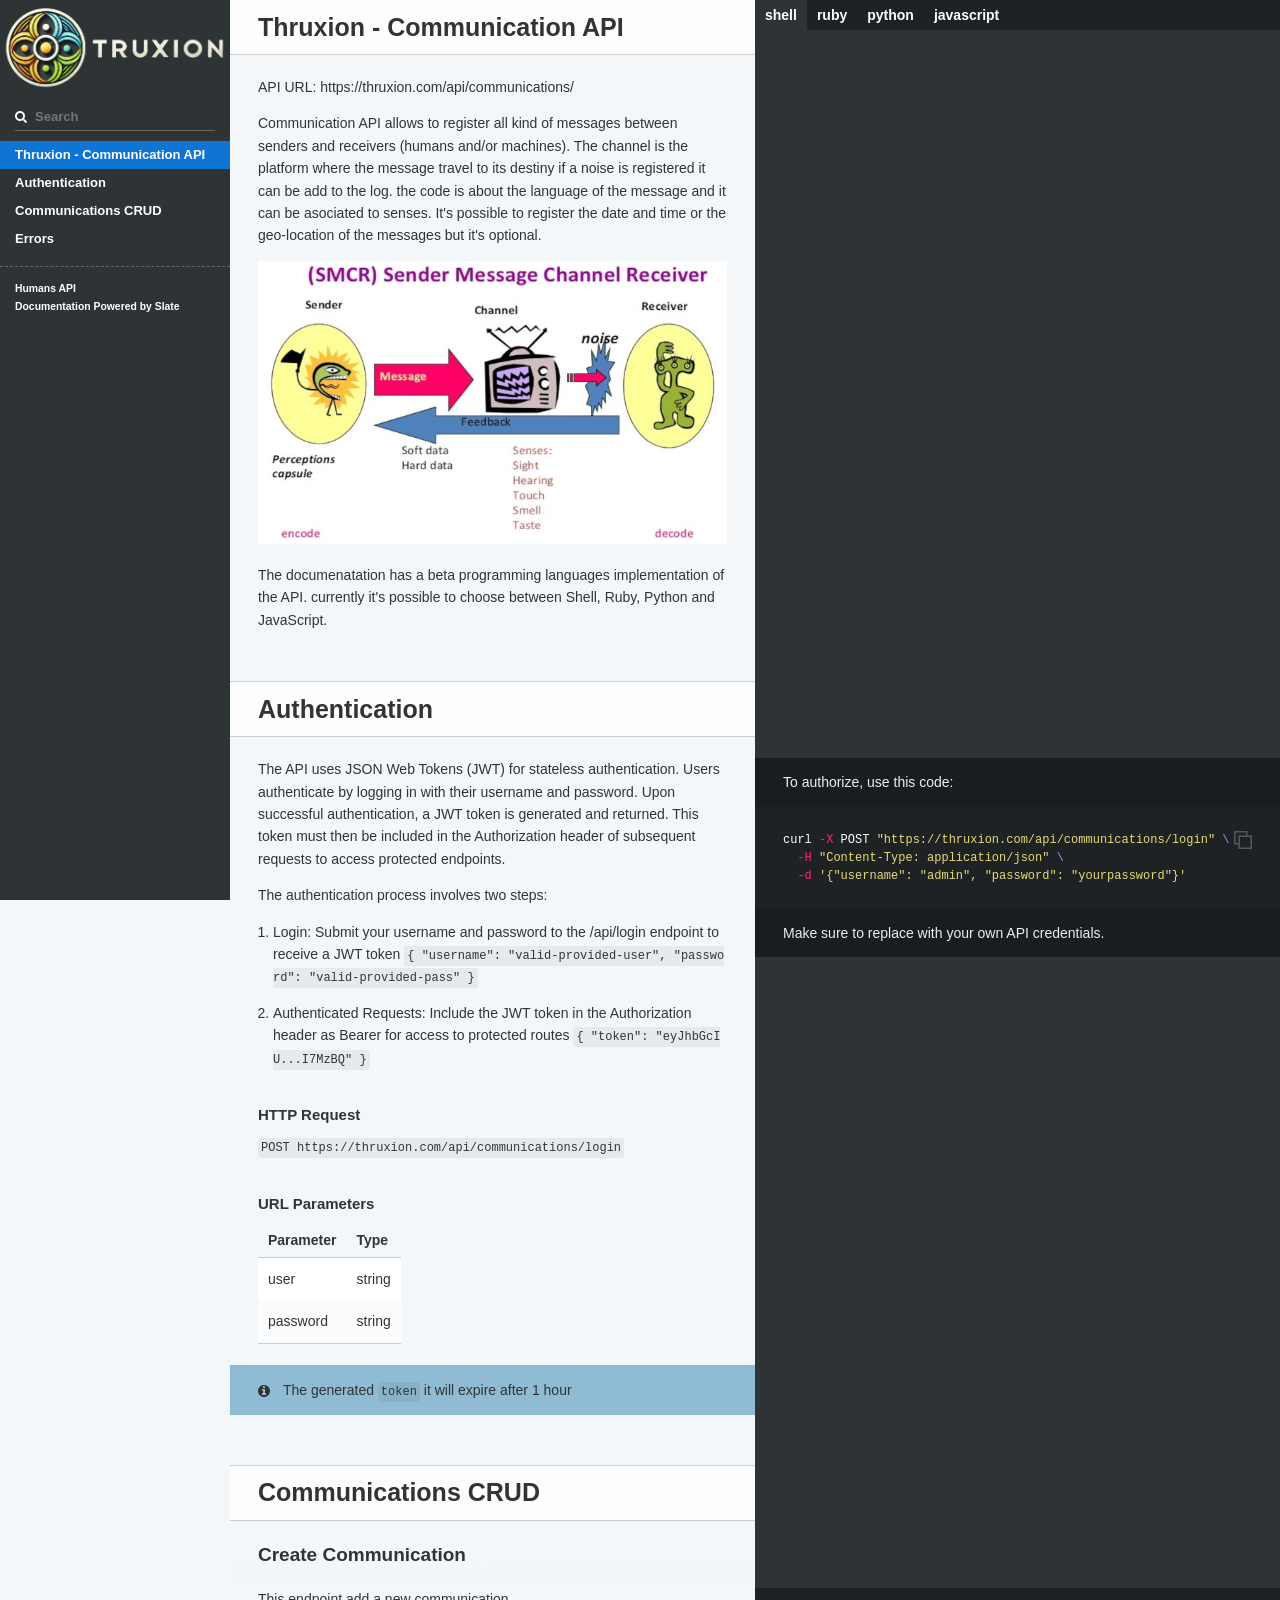
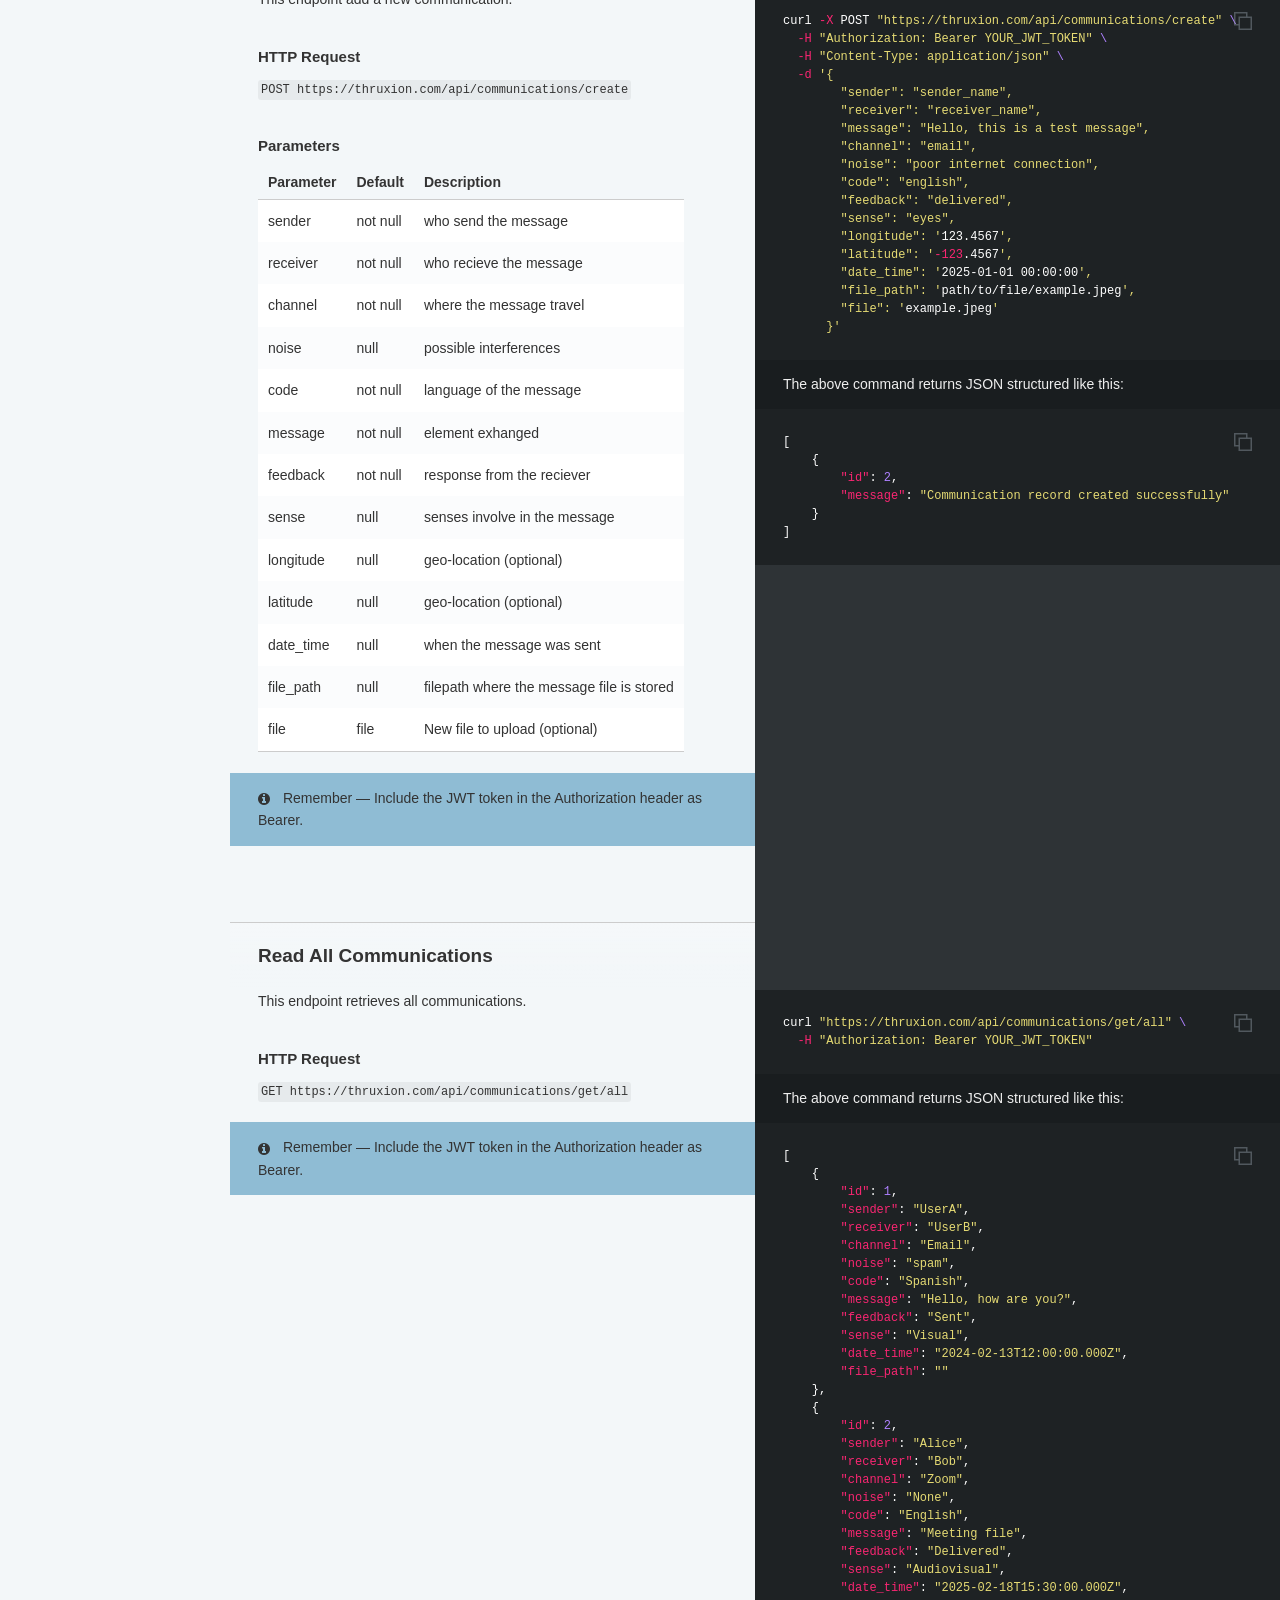
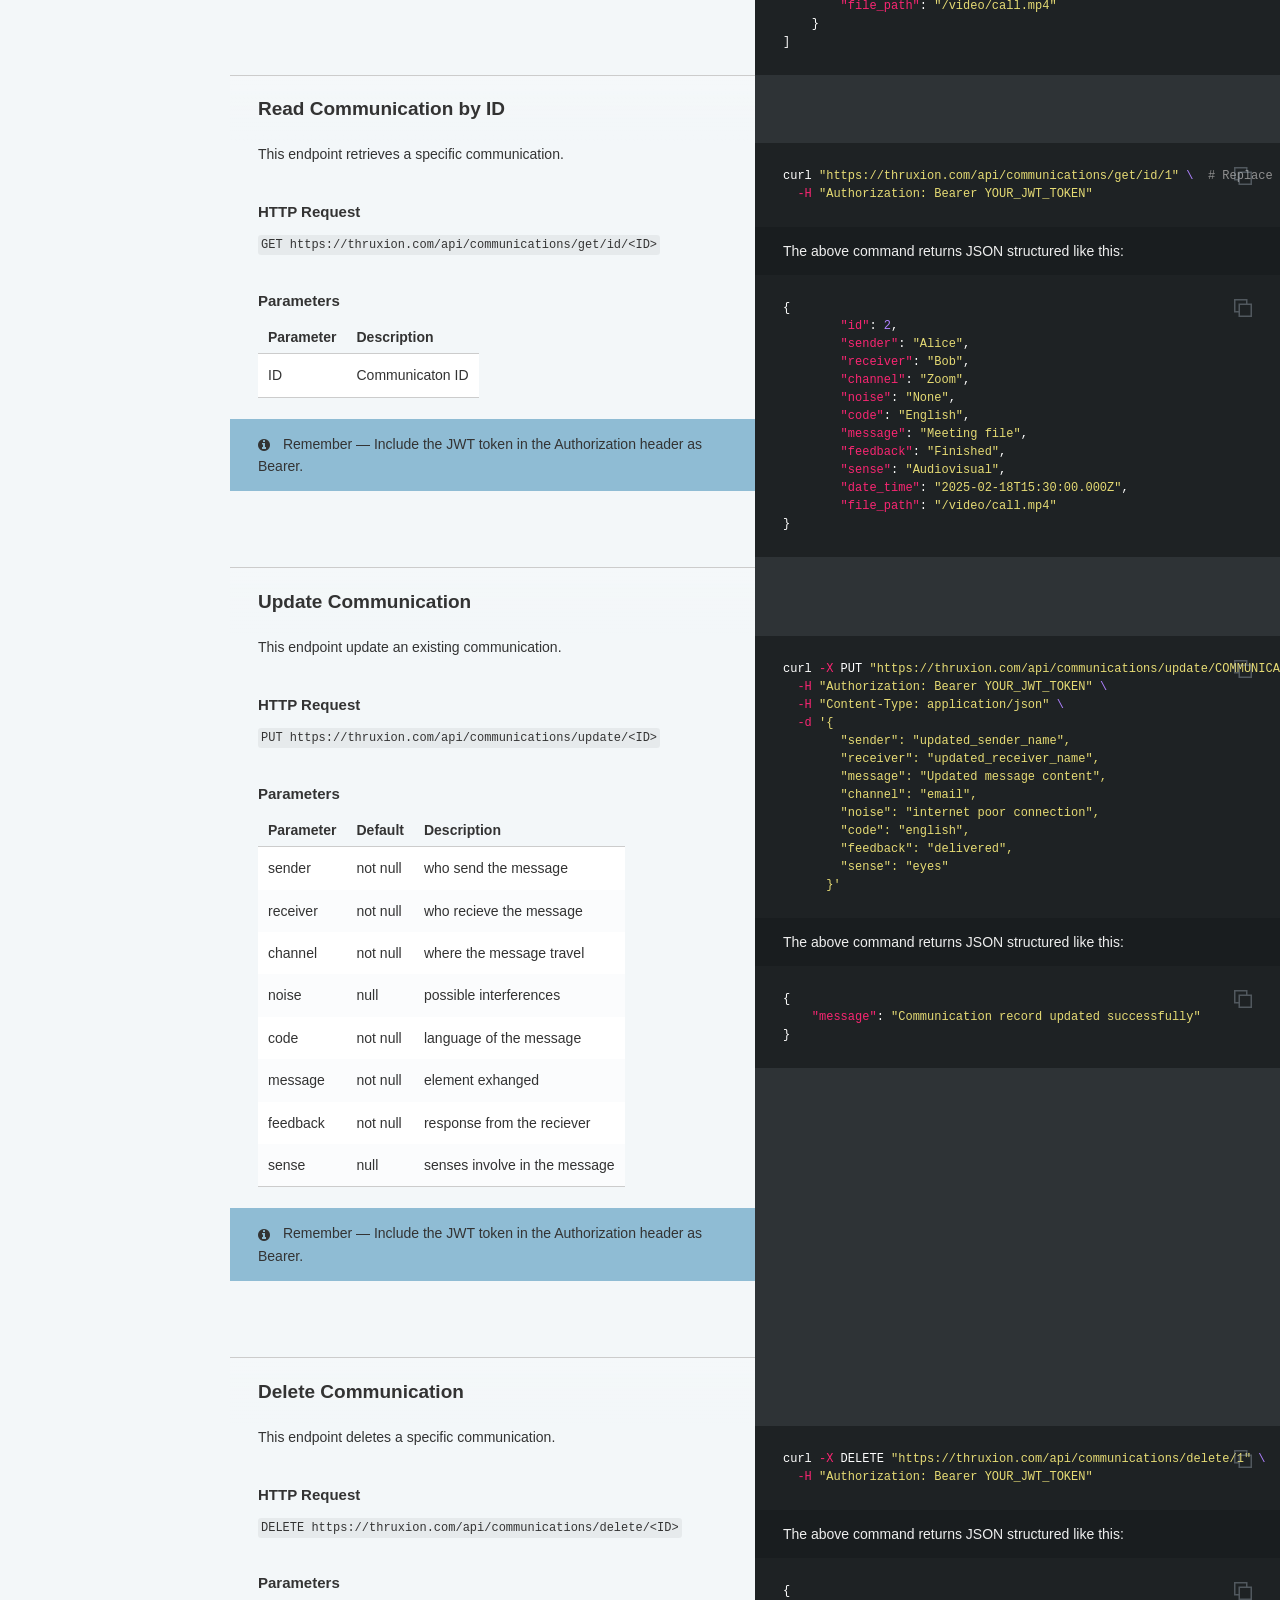
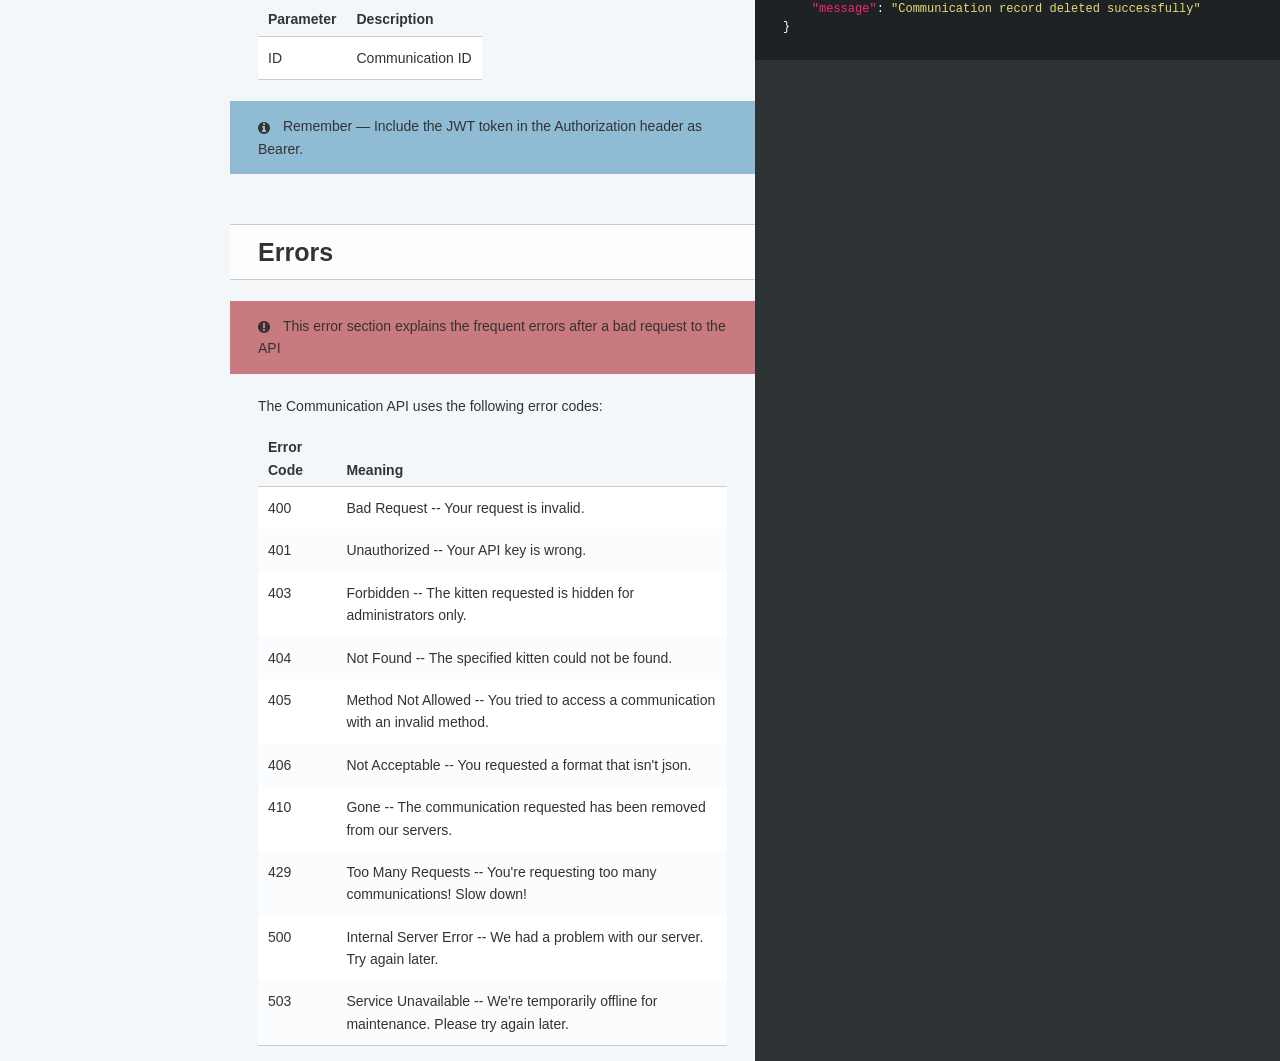
==== commit 9f35e9de: "deploy: 260a3d69be3e732227761837d78a6b39590129db" ====
--- a/index.html
+++ b/index.html
@@ -376,7 +376,7 @@
 <div class="highlight"><pre class="highlight ruby tab-ruby"><code><span class="nb">require</span> <span class="s1">'net/http'</span>
 <span class="nb">require</span> <span class="s1">'json'</span>
 
-<span class="n">uri</span> <span class="o">=</span> <span class="no">URI</span><span class="p">(</span><span class="s1">'https://thruxion.com/api/communications/auth/system-login'</span><span class="p">)</span>
+<span class="n">uri</span> <span class="o">=</span> <span class="no">URI</span><span class="p">(</span><span class="s1">'https://thruxion.com/api/communications/login'</span><span class="p">)</span>
 <span class="n">req</span> <span class="o">=</span> <span class="no">Net</span><span class="o">::</span><span class="no">HTTP</span><span class="o">::</span><span class="no">Post</span><span class="p">.</span><span class="nf">new</span><span class="p">(</span><span class="n">uri</span><span class="p">,</span> <span class="s1">'Content-Type'</span> <span class="o">=&gt;</span> <span class="s1">'application/json'</span><span class="p">)</span>
 <span class="n">req</span><span class="p">.</span><span class="nf">body</span> <span class="o">=</span> <span class="p">{</span> <span class="ss">username: </span><span class="s1">'admin'</span><span class="p">,</span> <span class="ss">password: </span><span class="s1">'yourpassword'</span> <span class="p">}.</span><span class="nf">to_json</span>
 
@@ -384,19 +384,19 @@
 <span class="nb">puts</span> <span class="n">res</span><span class="p">.</span><span class="nf">body</span>
 </code></pre></div><div class="highlight"><pre class="highlight python tab-python"><code><span class="kn">import</span> <span class="nn">requests</span>
 
-<span class="n">url</span> <span class="o">=</span> <span class="s">"https://thruxion.com/api/communications/auth/system-login"</span>
+<span class="n">url</span> <span class="o">=</span> <span class="s">"https://thruxion.com/api/communications/login"</span>
 <span class="n">data</span> <span class="o">=</span> <span class="p">{</span><span class="s">"username"</span><span class="p">:</span> <span class="s">"admin"</span><span class="p">,</span> <span class="s">"password"</span><span class="p">:</span> <span class="s">"yourpassword"</span><span class="p">}</span>
 
 <span class="n">response</span> <span class="o">=</span> <span class="n">requests</span><span class="p">.</span><span class="n">post</span><span class="p">(</span><span class="n">url</span><span class="p">,</span> <span class="n">json</span><span class="o">=</span><span class="n">data</span><span class="p">)</span>
 <span class="k">print</span><span class="p">(</span><span class="n">response</span><span class="p">.</span><span class="n">json</span><span class="p">())</span>  <span class="c1"># Prints the token response
-</span></code></pre></div><div class="highlight"><pre class="highlight shell tab-shell"><code>curl <span class="nt">-X</span> POST <span class="s2">"https://thruxion.com/api/communications/auth/system-login"</span> <span class="se">\</span>
+</span></code></pre></div><div class="highlight"><pre class="highlight shell tab-shell"><code>curl <span class="nt">-X</span> POST <span class="s2">"https://thruxion.com/api/communications/login"</span> <span class="se">\</span>
   <span class="nt">-H</span> <span class="s2">"Content-Type: application/json"</span> <span class="se">\</span>
   <span class="nt">-d</span> <span class="s1">'{"username": "admin", "password": "yourpassword"}'</span>
 </code></pre></div><div class="highlight"><pre class="highlight javascript tab-javascript"><code><span class="kd">const</span> <span class="nx">axios</span> <span class="o">=</span> <span class="nx">require</span><span class="p">(</span><span class="dl">'</span><span class="s1">axios</span><span class="dl">'</span><span class="p">);</span>
 
 <span class="kd">const</span> <span class="nx">login</span> <span class="o">=</span> <span class="k">async</span> <span class="p">()</span> <span class="o">=&gt;</span> <span class="p">{</span>
     <span class="k">try</span> <span class="p">{</span>
-        <span class="kd">const</span> <span class="nx">response</span> <span class="o">=</span> <span class="k">await</span> <span class="nx">axios</span><span class="p">.</span><span class="nx">post</span><span class="p">(</span><span class="dl">'</span><span class="s1">https://thruxion.com/api/communications/auth/system-login</span><span class="dl">'</span><span class="p">,</span> <span class="p">{</span>
+        <span class="kd">const</span> <span class="nx">response</span> <span class="o">=</span> <span class="k">await</span> <span class="nx">axios</span><span class="p">.</span><span class="nx">post</span><span class="p">(</span><span class="dl">'</span><span class="s1">https://thruxion.com/api/communications/login</span><span class="dl">'</span><span class="p">,</span> <span class="p">{</span>
             <span class="na">username</span><span class="p">:</span> <span class="dl">'</span><span class="s1">admin</span><span class="dl">'</span><span class="p">,</span>
             <span class="na">password</span><span class="p">:</span> <span class="dl">'</span><span class="s1">yourpassword</span><span class="dl">'</span>
         <span class="p">});</span>
@@ -427,7 +427,7 @@
 }</code></p></li>
 </ol>
 <h3 id='http-request'>HTTP Request</h3>
-<p><code>POST https://thruxion.com/api/communications/auth/system-login</code></p>
+<p><code>POST https://thruxion.com/api/communications/login</code></p>
 <h3 id='url-parameters'>URL Parameters</h3>
 <table><thead>
 <tr>
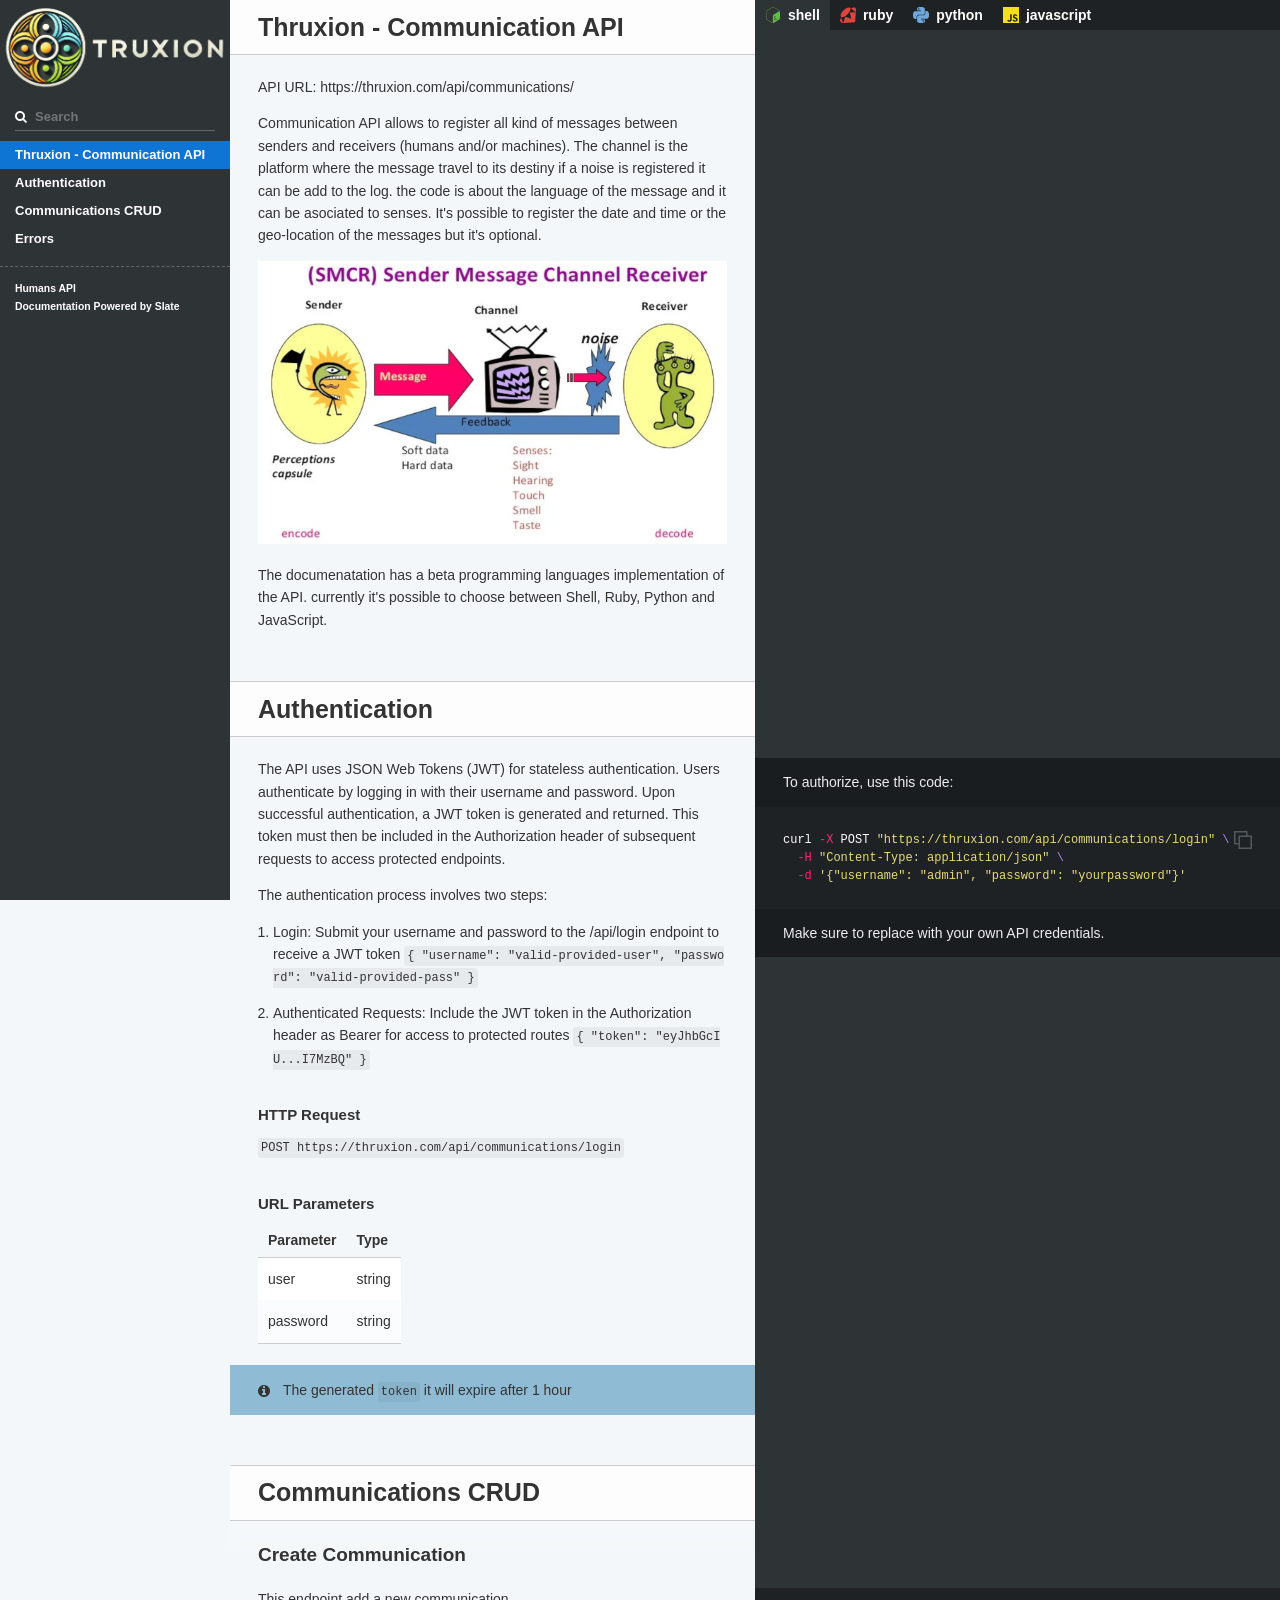
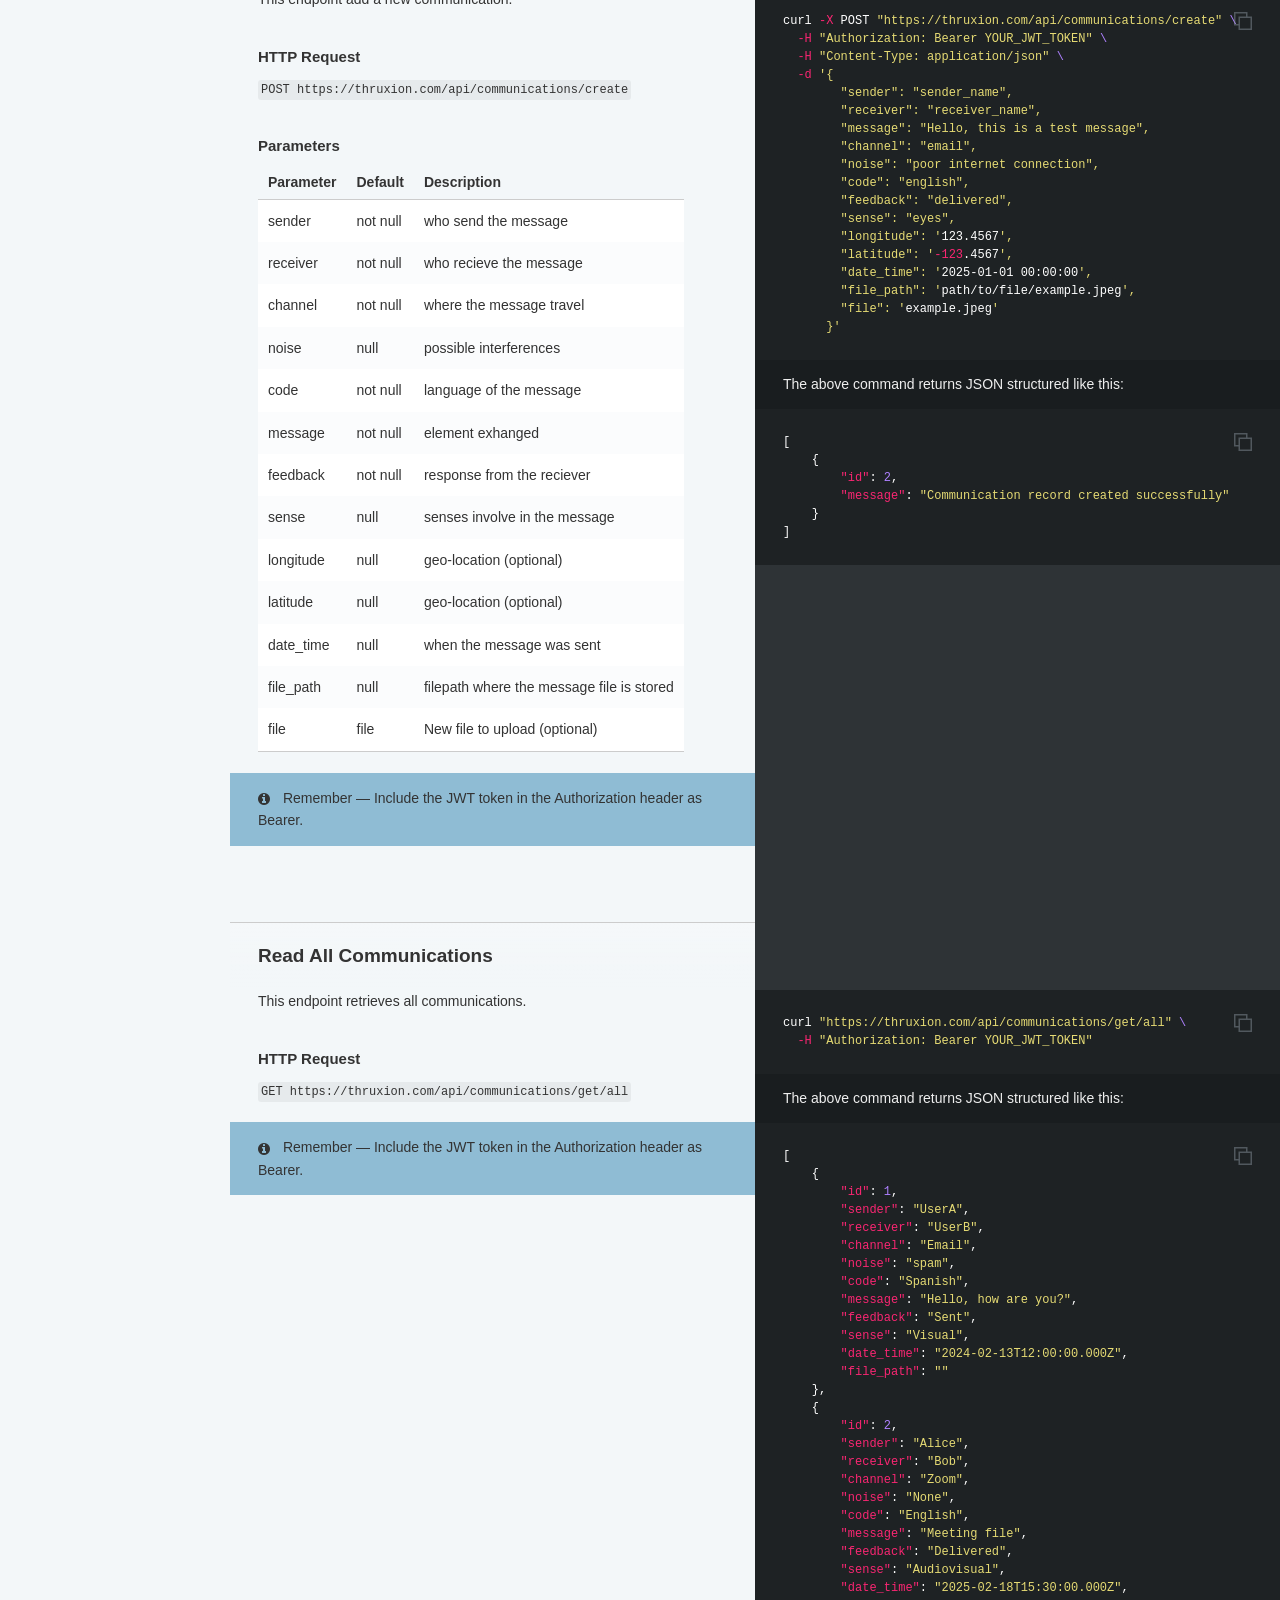
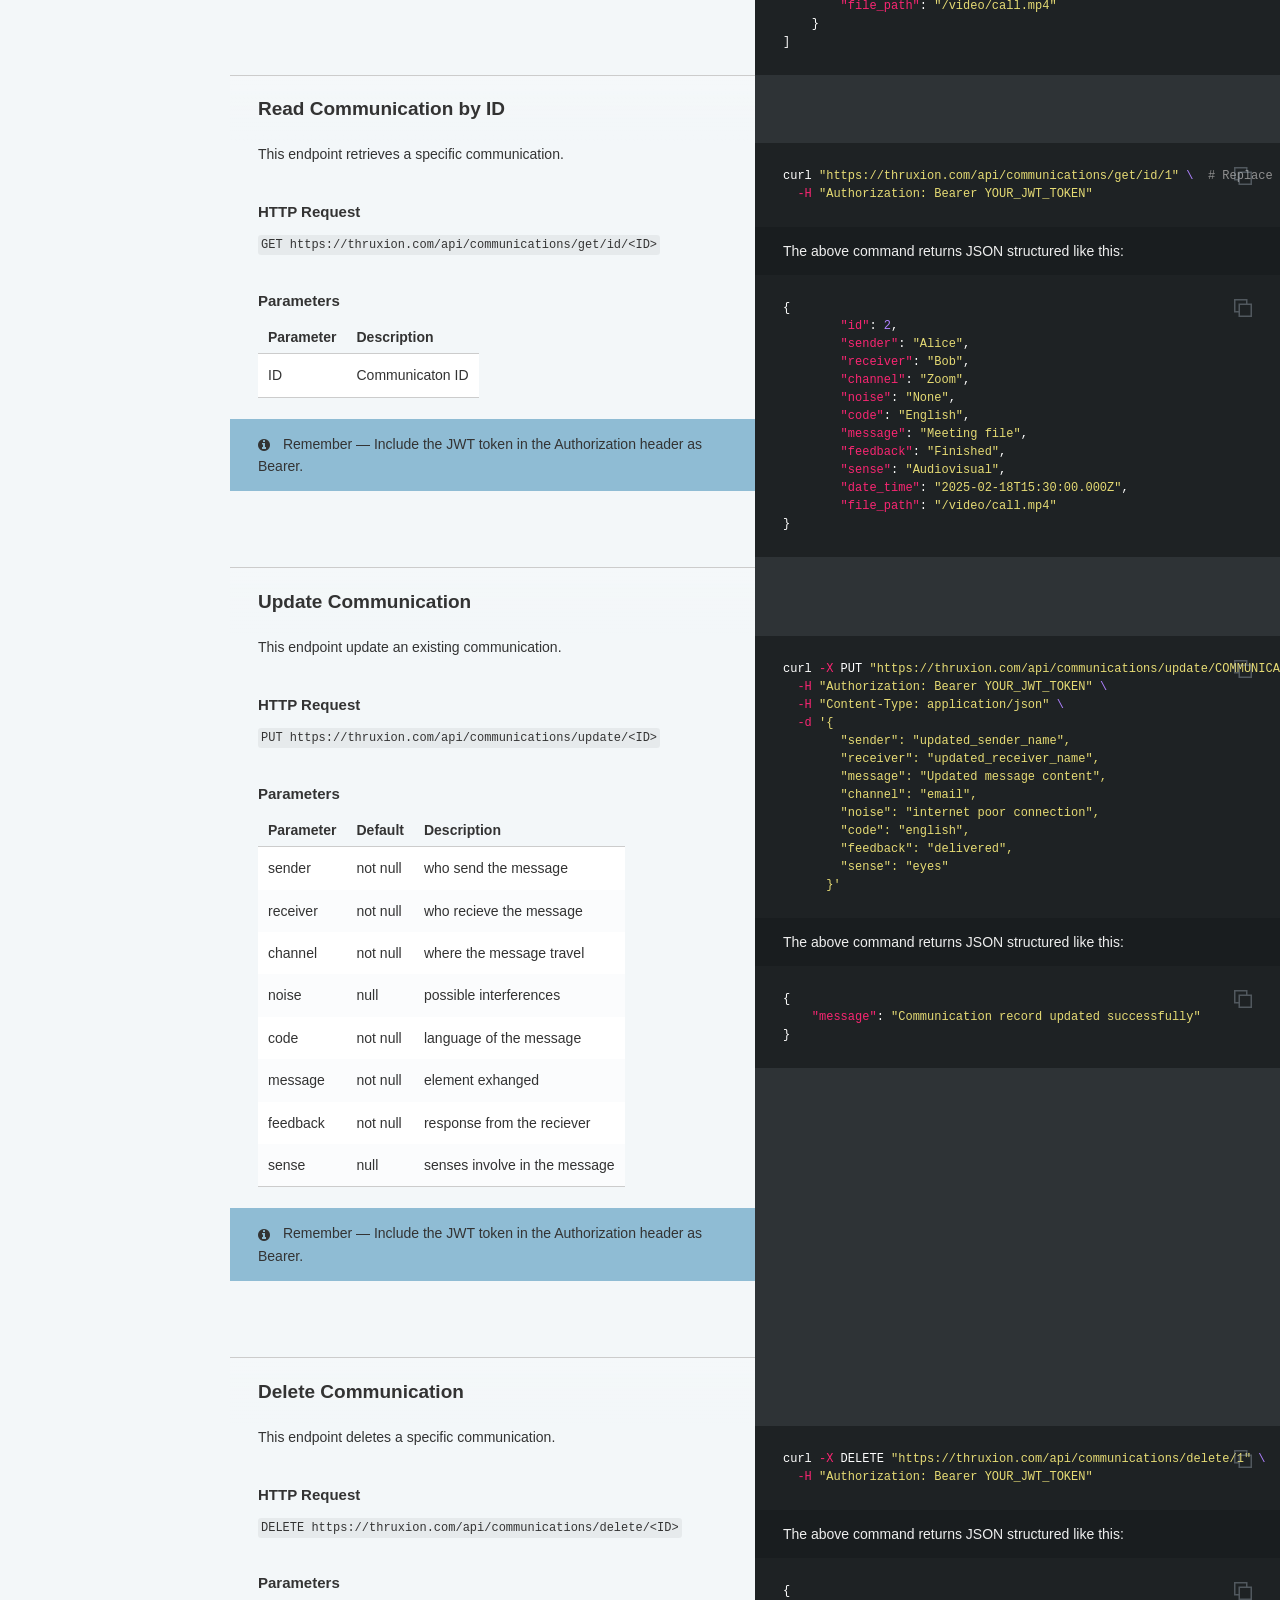
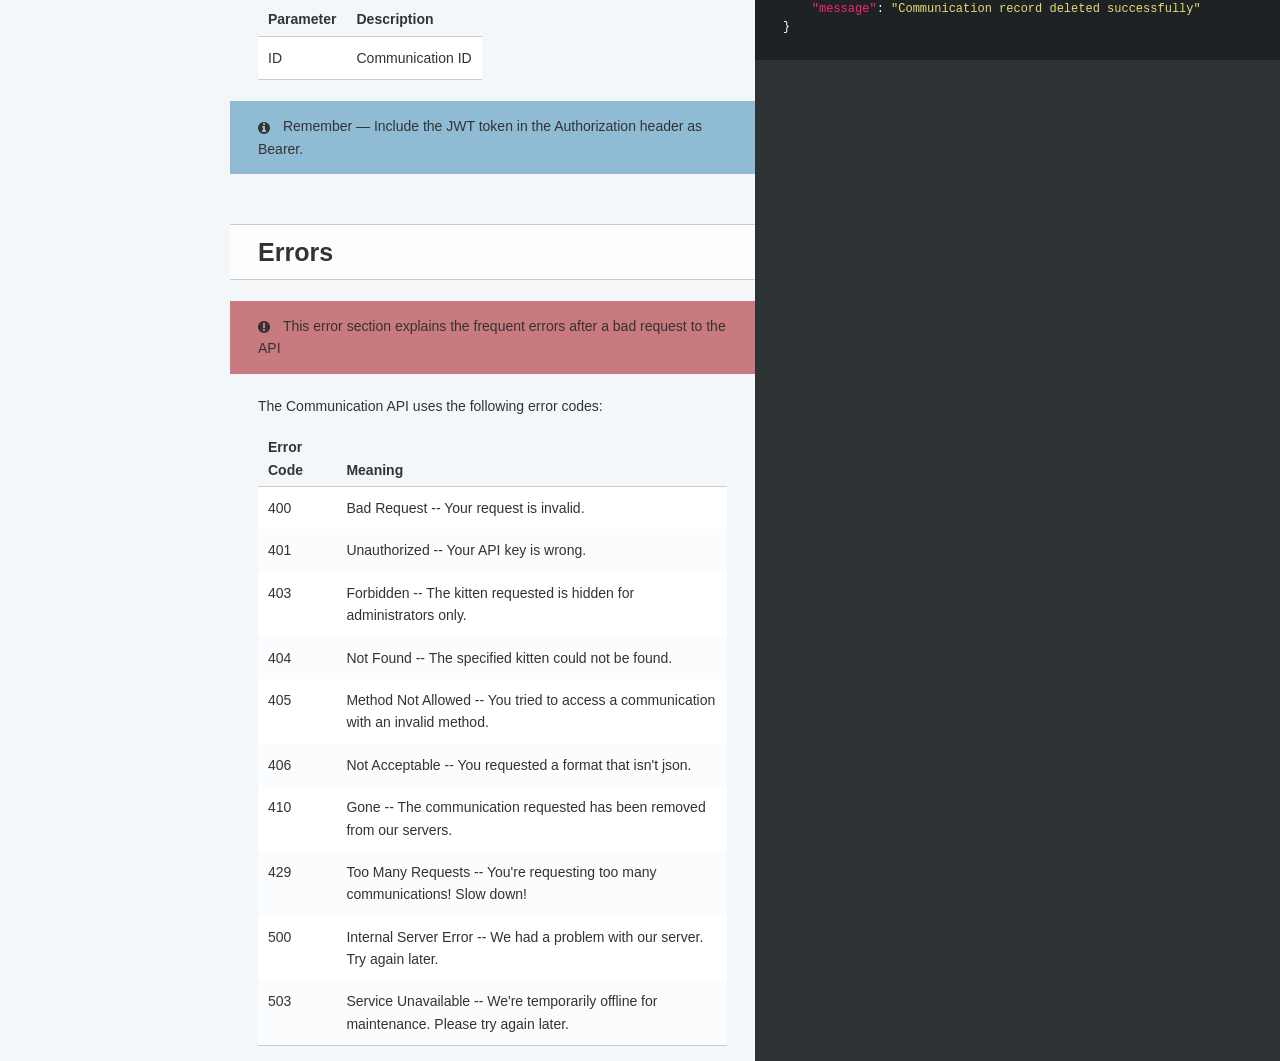
==== commit 595f81f4: "deploy: 376455b2df5aace1a8c2ff84aef592e4f65ae34d" ====
--- a/index.html
+++ b/index.html
@@ -286,7 +286,7 @@
   color: #859900;
 }
     </style>
-    <link href="stylesheets/screen-9c19b03a.css" rel="stylesheet" media="screen" />
+    <link href="stylesheets/screen-9d23ce49.css" rel="stylesheet" media="screen" />
     <link href="stylesheets/print-966d6edc.css" rel="stylesheet" media="print" />
       <script src="javascripts/all-024da600.js"></script>
 
--- a/stylesheets/screen-9d23ce49.css
+++ b/stylesheets/screen-9d23ce49.css
@@ -0,0 +1 @@
+/*! normalize.css v3.0.2 | MIT License | github.com/necolas/normalize.css */html{font-family:sans-serif;-ms-text-size-adjust:100%;-webkit-text-size-adjust:100%}body{margin:0}article,aside,details,figcaption,figure,footer,header,hgroup,main,menu,nav,section,summary{display:block}audio,canvas,progress,video{display:inline-block;vertical-align:baseline}audio:not([controls]){display:none;height:0}[hidden],template{display:none}a{background-color:transparent}a:active,a:hover{outline:0}abbr[title]{border-bottom:1px dotted}b,strong{font-weight:bold}dfn{font-style:italic}h1{font-size:2em;margin:0.67em 0}mark{background:#ff0;color:#000}small{font-size:80%}sub,sup{font-size:75%;line-height:0;position:relative;vertical-align:baseline}sup{top:-0.5em}sub{bottom:-0.25em}img{border:0}svg:not(:root){overflow:hidden}figure{margin:1em 40px}hr{-webkit-box-sizing:content-box;box-sizing:content-box;height:0}pre{overflow:auto}code,kbd,pre,samp{font-family:monospace, monospace;font-size:1em}button,input,optgroup,select,textarea{color:inherit;font:inherit;margin:0}button{overflow:visible}button,select{text-transform:none}button,html input[type="button"],input[type="reset"],input[type="submit"]{-webkit-appearance:button;cursor:pointer}button[disabled],html input[disabled]{cursor:default}button::-moz-focus-inner,input::-moz-focus-inner{border:0;padding:0}input{line-height:normal}input[type="checkbox"],input[type="radio"]{-webkit-box-sizing:border-box;box-sizing:border-box;padding:0}input[type="number"]::-webkit-inner-spin-button,input[type="number"]::-webkit-outer-spin-button{height:auto}input[type="search"]{-webkit-appearance:textfield;-webkit-box-sizing:content-box;box-sizing:content-box}input[type="search"]::-webkit-search-cancel-button,input[type="search"]::-webkit-search-decoration{-webkit-appearance:none}fieldset{border:1px solid #c0c0c0;margin:0 2px;padding:0.35em 0.625em 0.75em}legend{border:0;padding:0}textarea{overflow:auto}optgroup{font-weight:bold}table{border-collapse:collapse;border-spacing:0}td,th{padding:0}.content h1,.content h2,.content h3,.content h4,.content h5,.content h6,html,body{font-family:-apple-system, BlinkMacSystemFont, "Segoe UI", Roboto, Helvetica, Arial, sans-serif, "Apple Color Emoji", "Segoe UI Emoji", "Segoe UI Symbol";font-size:14px}.content h1,.content h2,.content h3,.content h4,.content h5,.content h6{font-weight:bold}.content code,.content pre{font-family:Consolas, Menlo, Monaco, "Lucida Console", "Liberation Mono", "DejaVu Sans Mono", "Bitstream Vera Sans Mono", "Courier New", monospace, serif;font-size:12px;line-height:1.5}.content code{word-break:break-all;-webkit-hyphens:auto;-ms-hyphens:auto;hyphens:auto}@font-face{font-family:'slate';src:url(../fonts/slate-cfc9d06b.eot?-syv14m);src:url(../fonts/slate-cfc9d06b.eot?#iefix-syv14m) format("embedded-opentype"),url(../fonts/slate.woff2?-syv14m) format("woff2"),url(../fonts/slate.woff?-syv14m) format("woff"),url(../fonts/slate-7b7da4fe.ttf?-syv14m) format("truetype"),url(../fonts/slate-e55b8307.svg?-syv14m#slate) format("svg");font-weight:normal;font-style:normal}.content aside.warning:before,.content aside.notice:before,.content aside.success:before,.toc-wrapper>.search:before{font-family:'slate';speak:none;font-style:normal;font-weight:normal;font-variant:normal;text-transform:none;line-height:1}.content aside.warning:before{content:"\e600"}.content aside.notice:before{content:"\e602"}.content aside.success:before{content:"\e606"}.toc-wrapper>.search:before{content:"\e607"}.lang-selector a::before{content:'';display:inline-block;width:16px;height:16px;margin-right:7px;vertical-align:-3px;background-repeat:no-repeat;background-position:center;background-size:contain}.lang-selector a[data-language-name='shell']::before{background-image:url("data:image/svg+xml,%3Csvg viewBox='0 0 24 24' xmlns='http://www.w3.org/2000/svg'%3E%3Cpath fill='%235FBF3F' d='M21.038,4.9l-7.577-4.498C13.009,0.134,12.505,0,12,0c-0.505,0-1.009,0.134-1.462,0.403L2.961,4.9 C2.057,5.437,1.5,6.429,1.5,7.503v8.995c0,1.073,0.557,2.066,1.462,2.603l7.577,4.497C10.991,23.866,11.495,24,12,24 c0.505,0,1.009-0.134,1.461-0.402l7.577-4.497c0.904-0.537,1.462-1.529,1.462-2.603V7.503C22.5,6.429,21.943,5.437,21.038,4.9z M15.17,18.946l0.013,0.646c0.001,0.078-0.05,0.167-0.111,0.198l-0.383,0.22c-0.061,0.031-0.111-0.007-0.112-0.085L14.57,19.29 c-0.328,0.136-0.66,0.169-0.872,0.084c-0.04-0.016-0.057-0.075-0.041-0.142l0.139-0.584c0.011-0.046,0.036-0.092,0.069-0.121 c0.012-0.011,0.024-0.02,0.036-0.026c0.022-0.011,0.043-0.014,0.062-0.006c0.229,0.077,0.521,0.041,0.802-0.101 c0.357-0.181,0.596-0.545,0.592-0.907c-0.003-0.328-0.181-0.465-0.613-0.468c-0.55,0.001-1.064-0.107-1.072-0.917 c-0.007-0.667,0.34-1.361,0.889-1.8l-0.007-0.652c-0.001-0.08,0.048-0.168,0.111-0.2l0.37-0.236 c0.061-0.031,0.111,0.007,0.112,0.087l0.006,0.653c0.273-0.109,0.511-0.138,0.726-0.088c0.047,0.012,0.067,0.076,0.048,0.151 l-0.144,0.578c-0.011,0.044-0.036,0.088-0.065,0.116c-0.012,0.012-0.025,0.021-0.038,0.028c-0.019,0.01-0.038,0.013-0.057,0.009 c-0.098-0.022-0.332-0.073-0.699,0.113c-0.385,0.195-0.52,0.53-0.517,0.778c0.003,0.297,0.155,0.387,0.681,0.396 c0.7,0.012,1.003,0.318,1.01,1.023C16.105,17.747,15.736,18.491,15.17,18.946z M19.143,17.859c0,0.06-0.008,0.116-0.058,0.145 l-1.916,1.164c-0.05,0.029-0.09,0.004-0.09-0.056v-0.494c0-0.06,0.037-0.093,0.087-0.122l1.887-1.129 c0.05-0.029,0.09-0.004,0.09,0.056V17.859z M20.459,6.797l-7.168,4.427c-0.894,0.523-1.553,1.109-1.553,2.187v8.833 c0,0.645,0.26,1.063,0.66,1.184c-0.131,0.023-0.264,0.039-0.398,0.039c-0.42,0-0.833-0.114-1.197-0.33L3.226,18.64 c-0.741-0.44-1.201-1.261-1.201-2.142V7.503c0-0.881,0.46-1.702,1.201-2.142l7.577-4.498c0.363-0.216,0.777-0.33,1.197-0.33 c0.419,0,0.833,0.114,1.197,0.33l7.577,4.498c0.624,0.371,1.046,1.013,1.164,1.732C21.686,6.557,21.12,6.411,20.459,6.797z'/%3E%3C/svg%3E")}.lang-selector a[data-language-name='ruby']::before{background-image:url("data:image/svg+xml,%3Csvg viewBox='0 0 24 24' xmlns='http://www.w3.org/2000/svg'%3E%3Cpath fill='%23E0443C' d='M20.156.083c3.033.525 3.893 2.598 3.829 4.77L24 4.822 22.635 22.71 4.89 23.926h.016C3.433 23.864.15 23.729 0 19.139l1.645-3 2.819 6.586.503 1.172 2.805-9.144-.03.007.016-.03 9.255 2.956-1.396-5.431-.99-3.9 8.82-.569-.615-.51L16.5 2.114 20.159.073l-.003.01zM0 19.089zM5.13 5.073c3.561-3.533 8.157-5.621 9.922-3.84 1.762 1.777-.105 6.105-3.673 9.636-3.563 3.532-8.103 5.734-9.864 3.957-1.766-1.777.045-6.217 3.612-9.75l.003-.003z'/%3E%3C/svg%3E")}.lang-selector a[data-language-name='python']::before{background-image:url("data:image/svg+xml,%3Csvg viewBox='0 0 24 24' xmlns='http://www.w3.org/2000/svg'%3E%3Cpath fill='%236FA8DC' d='M14.25.18l.9.2.73.26.59.3.45.32.34.34.25.34.16.33.1.3.04.26.02.2-.01.13V8.5l-.05.63-.13.55-.21.46-.26.38-.3.31-.33.25-.35.19-.35.14-.33.1-.3.07-.26.04-.21.02H8.77l-.69.05-.59.14-.5.22-.41.27-.33.32-.27.35-.2.36-.15.37-.1.35-.07.32-.04.27-.02.21v3.06H3.17l-.21-.03-.28-.07-.32-.12-.35-.18-.36-.26-.36-.36-.35-.46-.32-.59-.28-.73-.21-.88-.14-1.05-.05-1.23.06-1.22.16-1.04.24-.87.32-.71.36-.57.4-.44.42-.33.42-.24.4-.16.36-.1.32-.05.24-.01h.16l.06.01h8.16v-.83H6.18l-.01-2.75-.02-.37.05-.34.11-.31.17-.28.25-.26.31-.23.38-.2.44-.18.51-.15.58-.12.64-.1.71-.06.77-.04.84-.02 1.27.05zm-6.3 1.98l-.23.33-.08.41.08.41.23.34.33.22.41.09.41-.09.33-.22.23-.34.08-.41-.08-.41-.23-.33-.33-.22-.41-.09-.41.09zm13.09 3.95l.28.06.32.12.35.18.36.27.36.35.35.47.32.59.28.73.21.88.14 1.04.05 1.23-.06 1.23-.16 1.04-.24.86-.32.71-.36.57-.4.45-.42.33-.42.24-.4.16-.36.09-.32.05-.24.02-.16-.01h-8.22v.82h5.84l.01 2.76.02.36-.05.34-.11.31-.17.29-.25.25-.31.24-.38.2-.44.17-.51.15-.58.13-.64.09-.71.07-.77.04-.84.01-1.27-.04-1.07-.14-.9-.2-.73-.25-.59-.3-.45-.33-.34-.34-.25-.34-.16-.33-.1-.3-.04-.25-.02-.2.01-.13v-5.34l.05-.64.13-.54.21-.46.26-.38.3-.32.33-.24.35-.2.35-.14.33-.1.3-.06.26-.04.21-.02.13-.01h5.84l.69-.05.59-.14.5-.21.41-.28.33-.32.27-.35.2-.36.15-.36.1-.35.07-.32.04-.28.02-.21V6.07h2.09l.14.01zm-6.47 14.25l-.23.33-.08.41.08.41.23.33.33.23.41.08.41-.08.33-.23.23-.33.08-.41-.08-.41-.23-.33-.33-.23-.41-.08-.41.08z'/%3E%3C/svg%3E")}.lang-selector a[data-language-name='javascript']::before{background-image:url("data:image/svg+xml,%3Csvg viewBox='0 0 24 24' xmlns='http://www.w3.org/2000/svg'%3E%3Cpath fill='%23F7DF1E' d='M0 0h24v24H0V0zm22.034 18.276c-.175-1.095-.888-2.015-3.003-2.873-.736-.345-1.554-.585-1.797-1.14-.091-.33-.105-.51-.046-.705.15-.646.915-.84 1.515-.66.39.12.75.42.976.9 1.034-.676 1.034-.676 1.755-1.125-.27-.42-.404-.601-.586-.78-.63-.705-1.469-1.065-2.834-1.034l-.705.089c-.676.165-1.32.525-1.71 1.005-1.14 1.291-.811 3.541.569 4.471 1.365 1.02 3.361 1.244 3.616 2.205.24 1.17-.87 1.545-1.966 1.41-.811-.18-1.26-.586-1.755-1.336l-1.83 1.051c.21.48.45.689.81 1.109 1.74 1.756 6.09 1.666 6.871-1.004.029-.09.24-.705.074-1.65l.046.067zm-8.983-7.245h-2.248c0 1.938-.009 3.864-.009 5.805 0 1.232.063 2.363-.138 2.711-.33.689-1.18.601-1.566.48-.396-.196-.597-.466-.83-.855-.063-.105-.11-.196-.127-.196l-1.825 1.125c.305.63.75 1.172 1.324 1.517.855.51 2.004.675 3.207.405.783-.226 1.458-.691 1.811-1.411.51-.93.402-2.07.397-3.346.012-2.054 0-4.109 0-6.179l.004-.056z'/%3E%3C/svg%3E")}html,body{color:#333;padding:0;margin:0;-webkit-font-smoothing:antialiased;-moz-osx-font-smoothing:grayscale;background-color:#F3F7F9;height:100%;-webkit-text-size-adjust:none}#toc>ul>li>a>span{float:right;background-color:#2484FF;border-radius:40px;width:20px}.toc-wrapper{-webkit-transition:left 0.3s ease-in-out;transition:left 0.3s ease-in-out;overflow-y:auto;overflow-x:hidden;position:fixed;z-index:30;top:0;left:0;bottom:0;width:230px;background-color:#2E3336;font-size:13px;font-weight:bold}.toc-wrapper .lang-selector{display:none}.toc-wrapper .lang-selector a{padding-top:0.5em;padding-bottom:0.5em}.toc-wrapper .logo{display:block;max-width:100%;margin-bottom:0px}.toc-wrapper>.search{position:relative}.toc-wrapper>.search input{background:#2E3336;border-width:0 0 1px 0;border-color:#666;padding:6px 0 6px 20px;-webkit-box-sizing:border-box;box-sizing:border-box;margin:10px 15px;width:200px;outline:none;color:#fff;border-radius:0}.toc-wrapper>.search:before{position:absolute;top:17px;left:15px;color:#fff}.toc-wrapper .search-results{margin-top:0;-webkit-box-sizing:border-box;box-sizing:border-box;height:0;overflow-y:auto;overflow-x:hidden;-webkit-transition-property:height, margin;transition-property:height, margin;-webkit-transition-duration:180ms;transition-duration:180ms;-webkit-transition-timing-function:ease-in-out;transition-timing-function:ease-in-out;background:#1E2224}.toc-wrapper .search-results.visible{height:30%;margin-bottom:1em}.toc-wrapper .search-results li{margin:1em 15px;line-height:1}.toc-wrapper .search-results a{color:#fff;text-decoration:none}.toc-wrapper .search-results a:hover{text-decoration:underline}.toc-wrapper ul,.toc-wrapper li{list-style:none;margin:0;padding:0;line-height:28px}.toc-wrapper li{color:#fff;-webkit-transition-property:background;transition-property:background;-webkit-transition-timing-function:linear;transition-timing-function:linear;-webkit-transition-duration:200ms;transition-duration:200ms}.toc-wrapper .toc-link.active{background-color:#0F75D4;color:#fff}.toc-wrapper .toc-link.active-parent{background-color:#1E2224;color:#fff}.toc-wrapper .toc-list-h2{display:none;background-color:#1E2224;font-weight:500}.toc-wrapper .toc-h2{padding-left:25px;font-size:12px}.toc-wrapper .toc-footer{padding:1em 0;margin-top:1em;border-top:1px dashed #666}.toc-wrapper .toc-footer li,.toc-wrapper .toc-footer a{color:#fff;text-decoration:none}.toc-wrapper .toc-footer a:hover{text-decoration:underline}.toc-wrapper .toc-footer li{font-size:0.8em;line-height:1.7;text-decoration:none}.toc-link,.toc-footer li{padding:0 15px 0 15px;display:block;overflow-x:hidden;white-space:nowrap;text-overflow:ellipsis;text-decoration:none;color:#fff;-webkit-transition-property:background;transition-property:background;-webkit-transition-timing-function:linear;transition-timing-function:linear;-webkit-transition-duration:130ms;transition-duration:130ms}#nav-button{padding:0 1.5em 5em 0;display:none;position:fixed;top:0;left:0;z-index:100;color:#000;text-decoration:none;font-weight:bold;opacity:0.7;line-height:16px;-webkit-transition:left 0.3s ease-in-out;transition:left 0.3s ease-in-out}#nav-button span{display:block;padding:6px 6px 6px;background-color:rgba(243,247,249,0.7);-webkit-transform-origin:0 0;transform-origin:0 0;-webkit-transform:rotate(-90deg) translate(-100%, 0);transform:rotate(-90deg) translate(-100%, 0);border-radius:0 0 0 5px}#nav-button img{height:16px;vertical-align:bottom}#nav-button:hover{opacity:1}#nav-button.open{left:230px}.page-wrapper{margin-left:230px;position:relative;z-index:10;background-color:#F3F7F9;min-height:100%;padding-bottom:1px}.page-wrapper .dark-box{width:50%;background-color:#2E3336;position:absolute;right:0;top:0;bottom:0}.page-wrapper .lang-selector{position:fixed;z-index:50;border-bottom:5px solid #2E3336}.lang-selector{display:flex;background-color:#1E2224;width:100%;font-weight:bold;overflow-x:auto}.lang-selector a{display:inline;color:#fff;text-decoration:none;padding:0 10px;line-height:30px;outline:0}.lang-selector a:active,.lang-selector a:focus{background-color:#111;color:#fff}.lang-selector a.active{background-color:#2E3336;color:#fff}.lang-selector:after{content:'';clear:both;display:block}.content{-webkit-transform:translateZ(0);position:relative;z-index:30}.content:after{content:'';display:block;clear:both}.content>h1,.content>h2,.content>h3,.content>h4,.content>h5,.content>h6,.content>p,.content>table,.content>ul,.content>ol,.content>aside,.content>dl{margin-right:50%;padding:0 28px;-webkit-box-sizing:border-box;box-sizing:border-box;display:block}.content>ul,.content>ol{padding-left:43px}.content>h1,.content>h2,.content>div{clear:both}.content h1{font-size:25px;padding-top:0.5em;padding-bottom:0.5em;margin-bottom:21px;margin-top:2em;border-top:1px solid #ccc;border-bottom:1px solid #ccc;background-color:#fdfdfd}.content h1:first-child,.content div:first-child+h1{border-top-width:0;margin-top:0}.content h2{font-size:19px;margin-top:4em;margin-bottom:0;border-top:1px solid #ccc;padding-top:1.2em;padding-bottom:1.2em;background-image:-webkit-gradient(linear, left top, left bottom, from(rgba(255,255,255,0.2)), to(rgba(255,255,255,0)));background-image:linear-gradient(to bottom, rgba(255,255,255,0.2), rgba(255,255,255,0))}.content h1+h2,.content h1+div+h2{margin-top:-21px;border-top:none}.content h3,.content h4,.content h5,.content h6{font-size:15px;margin-top:2.5em;margin-bottom:0.8em}.content h4,.content h5,.content h6{font-size:10px}.content hr{margin:2em 0;border-top:2px solid #2E3336;border-bottom:2px solid #F3F7F9}.content table{margin-bottom:1em;overflow:auto}.content table th,.content table td{text-align:left;vertical-align:top;line-height:1.6}.content table th code,.content table td code{white-space:nowrap}.content table th{padding:5px 10px;border-bottom:1px solid #ccc;vertical-align:bottom}.content table td{padding:10px}.content table tr:last-child{border-bottom:1px solid #ccc}.content table tr:nth-child(odd)>td{background-color:white}.content table tr:nth-child(even)>td{background-color:#fbfcfd}.content dt{font-weight:bold}.content dd{margin-left:15px}.content p,.content li,.content dt,.content dd{line-height:1.6;margin-top:0}.content img{max-width:100%}.content code{background-color:rgba(0,0,0,0.05);padding:3px;border-radius:3px}.content pre>code{background-color:transparent;padding:0}.content aside{padding-top:1em;padding-bottom:1em;margin-top:1.5em;margin-bottom:1.5em;background:#8fbcd4;line-height:1.6}.content aside.warning{background-color:#c97a7e}.content aside.success{background-color:#6ac174}.content aside:before{vertical-align:middle;padding-right:0.5em;font-size:14px}.content .search-highlight{padding:2px;margin:-3px;border-radius:4px;border:1px solid #F7E633;background:-webkit-gradient(linear, right bottom, left top, from(#F7E633), to(#F1D32F));background:linear-gradient(to top left, #F7E633 0%, #F1D32F 100%)}.content>div.highlight{clear:none}.content pre,.content blockquote{background-color:#1E2224;color:#fff;margin:0;width:50%;float:right;clear:right;-webkit-box-sizing:border-box;box-sizing:border-box}.content pre>p,.content blockquote>p{margin:0}.content pre a,.content blockquote a{color:#fff;text-decoration:none;border-bottom:dashed 1px #ccc}.content pre{padding-top:2em;padding-bottom:2em;padding:2em 28px}.content blockquote>p{background-color:#191D1F;padding:13px 2em;color:#eee}@media (max-width: 930px){.toc-wrapper{left:-230px}.toc-wrapper.open{left:0}.page-wrapper{margin-left:0}#nav-button{display:block}.toc-link{padding-top:0.3em;padding-bottom:0.3em}}@media (max-width: 700px){.dark-box{display:none}.content>h1,.content>h2,.content>h3,.content>h4,.content>h5,.content>h6,.content>p,.content>table,.content>ul,.content>ol,.content>aside,.content>dl{margin-right:0}.toc-wrapper .lang-selector{display:block}.page-wrapper .lang-selector{display:none}.content pre,.content blockquote{width:auto;float:none}.content>pre+h1,.content>blockquote+h1,.content>pre+h2,.content>blockquote+h2,.content>pre+h3,.content>blockquote+h3,.content>pre+h4,.content>blockquote+h4,.content>pre+h5,.content>blockquote+h5,.content>pre+h6,.content>blockquote+h6,.content>pre+p,.content>blockquote+p,.content>pre+table,.content>blockquote+table,.content>pre+ul,.content>blockquote+ul,.content>pre+ol,.content>blockquote+ol,.content>pre+aside,.content>blockquote+aside,.content>pre+dl,.content>blockquote+dl{margin-top:28px}.highlight+p{margin-top:20px}}.highlight .c,.highlight .cm,.highlight .c1,.highlight .cs{color:#909090}.highlight,.highlight .w{background-color:#1E2224}.copy-clipboard{float:right;fill:#9DAAB6;cursor:pointer;opacity:0.4;height:18px;width:18px}.copy-clipboard:hover{opacity:0.8}
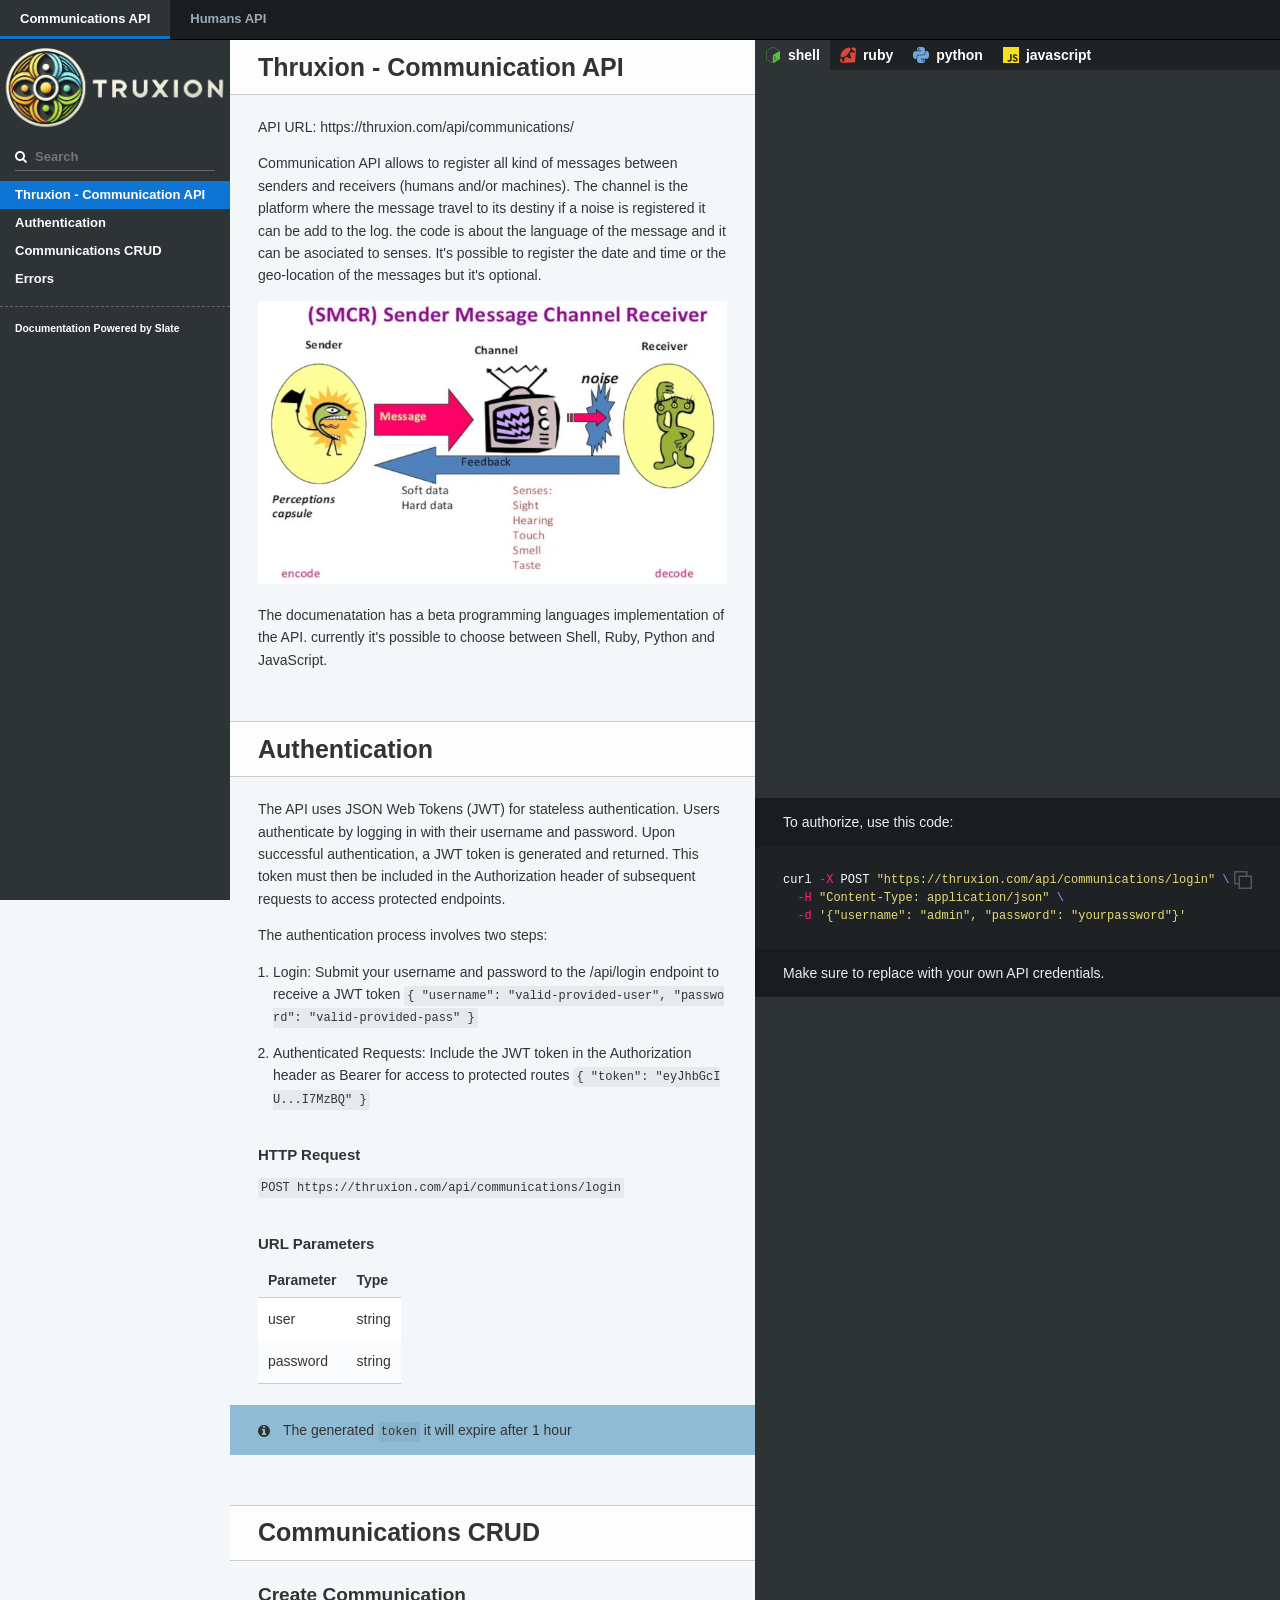
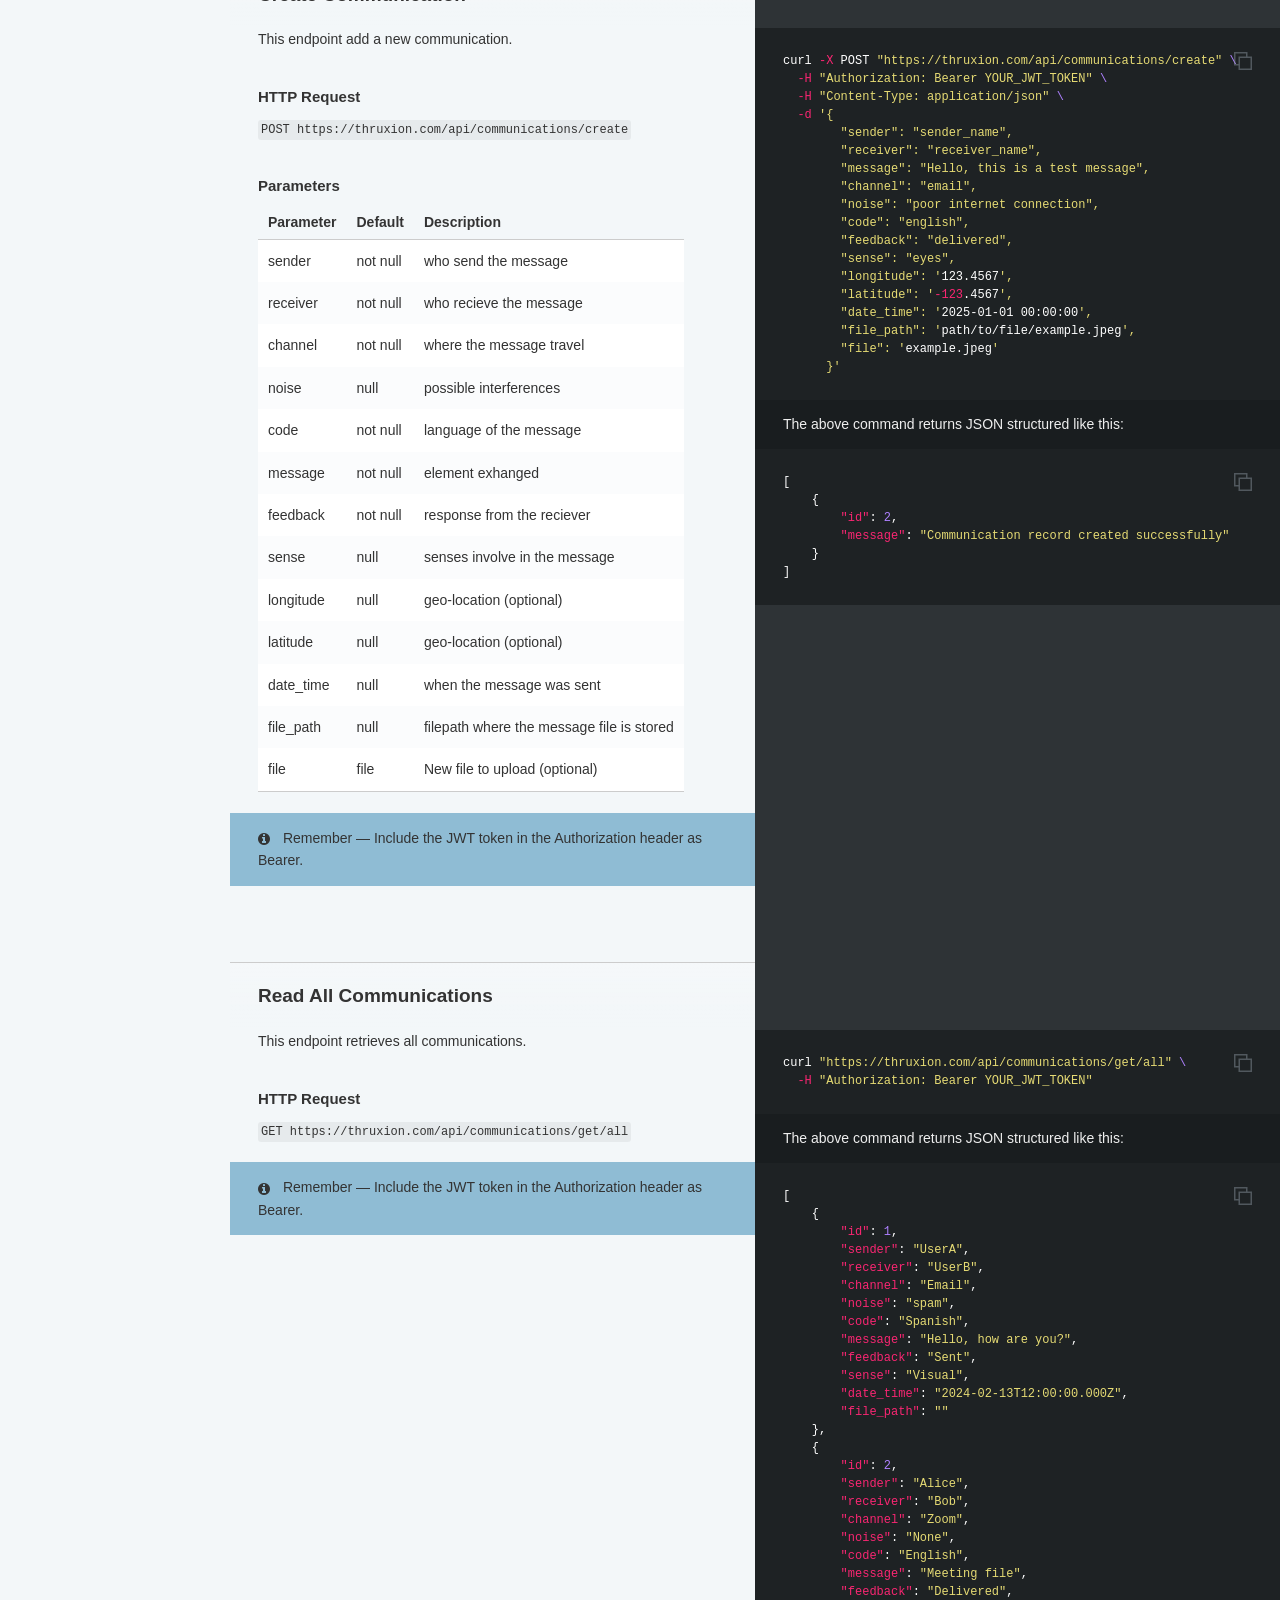
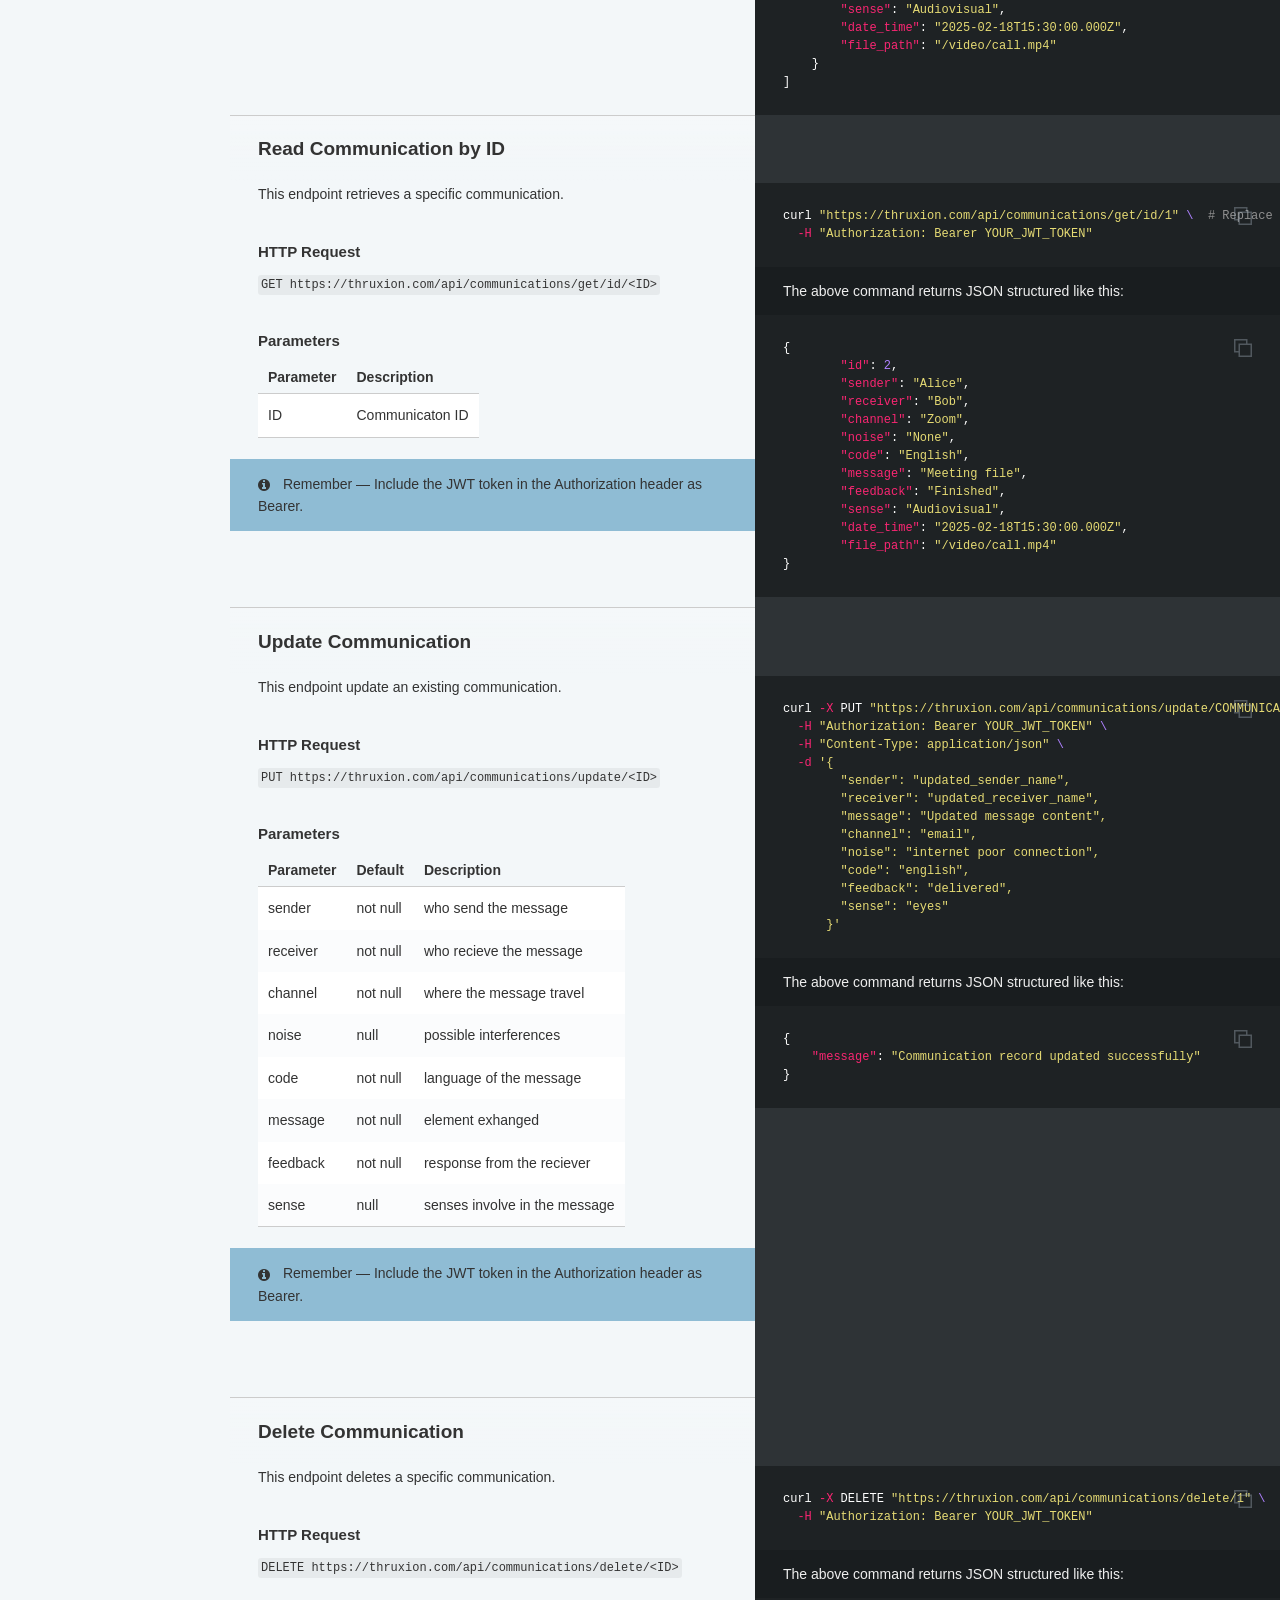
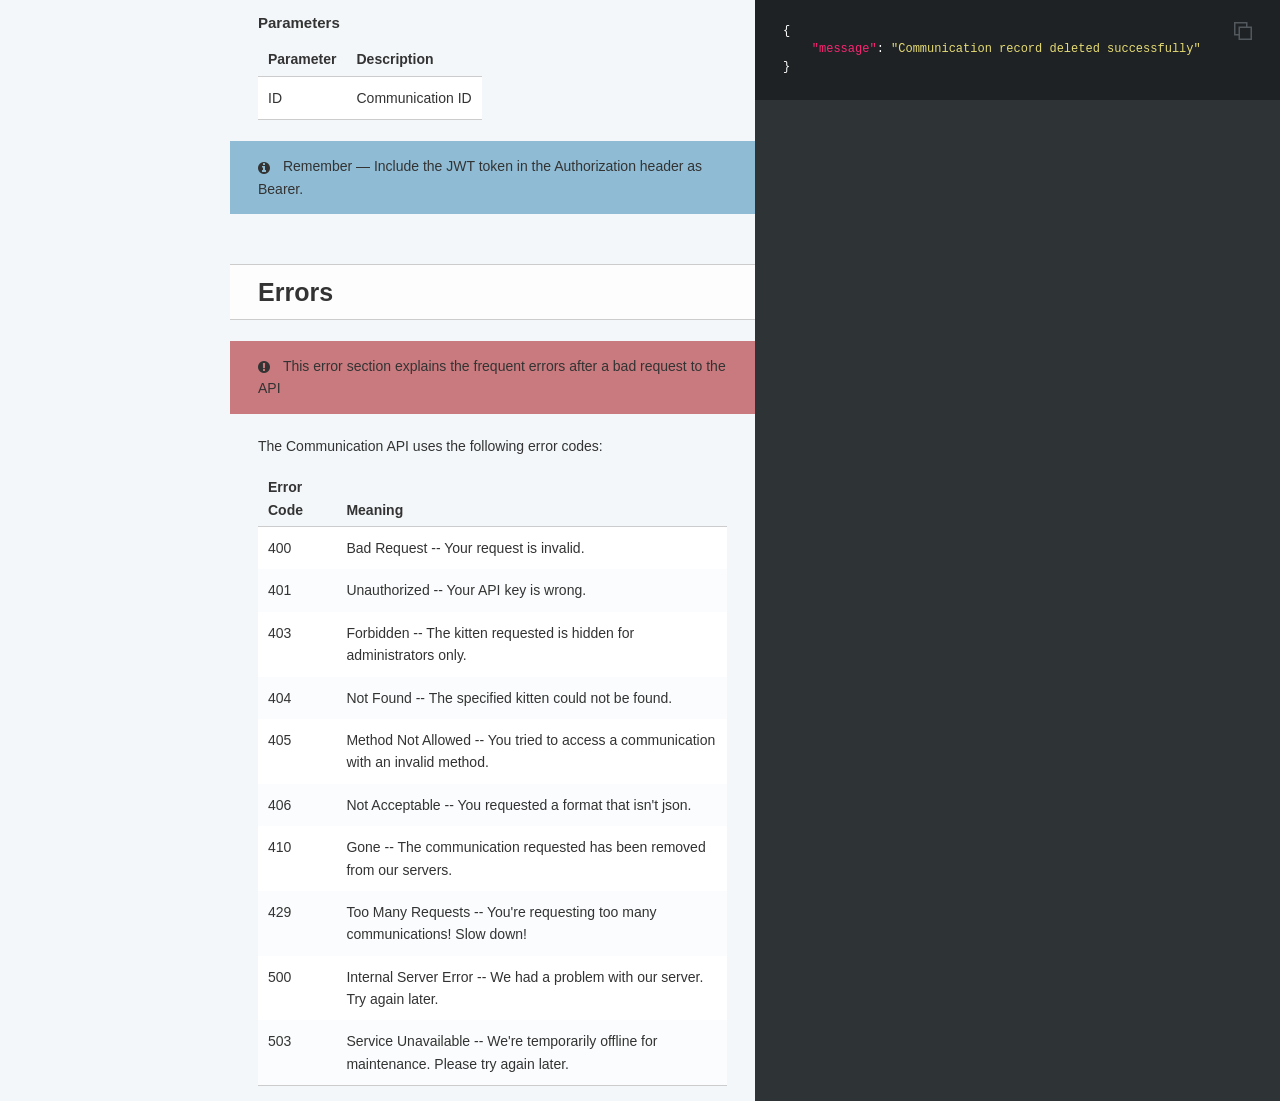
==== commit e8d0eb2d: "deploy: bc61ae71466cc67f98604b8521f054262cef26c1" ====
--- a/index.html
+++ b/index.html
@@ -286,9 +286,9 @@
   color: #859900;
 }
     </style>
-    <link href="stylesheets/screen-9d23ce49.css" rel="stylesheet" media="screen" />
-    <link href="stylesheets/print-966d6edc.css" rel="stylesheet" media="print" />
-      <script src="javascripts/all-024da600.js"></script>
+    <link href="stylesheets/screen-ac8552e9.css" rel="stylesheet" media="screen" />
+    <link href="stylesheets/print-6e8b071a.css" rel="stylesheet" media="print" />
+      <script src="javascripts/all-cd1d7f05.js"></script>
 
     <script>
       $(function() { setupCodeCopy(); });
@@ -296,6 +296,10 @@
   </head>
 
   <body class="index" data-languages="[&quot;shell&quot;,&quot;ruby&quot;,&quot;python&quot;,&quot;javascript&quot;]">
+    <nav class="api-switcher" aria-label="API documentation">
+        <a href="index.html" class="active" aria-current="page">Communications API</a>
+        <a href="humans.html">Humans API</a>
+    </nav>
     <a href="#" id="nav-button">
       <span>
         NAV
@@ -354,7 +358,6 @@
           </li>
       </ul>
         <ul class="toc-footer">
-            <li><a href='humans.html'>Humans API</a></li>
             <li><a href='https://github.com/slatedocs/slate'>Documentation Powered by Slate</a></li>
         </ul>
     </div>
--- a/stylesheets/screen-ac8552e9.css
+++ b/stylesheets/screen-ac8552e9.css
@@ -0,0 +1 @@
+/*! normalize.css v3.0.2 | MIT License | github.com/necolas/normalize.css */html{font-family:sans-serif;-ms-text-size-adjust:100%;-webkit-text-size-adjust:100%}body{margin:0}article,aside,details,figcaption,figure,footer,header,hgroup,main,menu,nav,section,summary{display:block}audio,canvas,progress,video{display:inline-block;vertical-align:baseline}audio:not([controls]){display:none;height:0}[hidden],template{display:none}a{background-color:transparent}a:active,a:hover{outline:0}abbr[title]{border-bottom:1px dotted}b,strong{font-weight:bold}dfn{font-style:italic}h1{font-size:2em;margin:0.67em 0}mark{background:#ff0;color:#000}small{font-size:80%}sub,sup{font-size:75%;line-height:0;position:relative;vertical-align:baseline}sup{top:-0.5em}sub{bottom:-0.25em}img{border:0}svg:not(:root){overflow:hidden}figure{margin:1em 40px}hr{-webkit-box-sizing:content-box;box-sizing:content-box;height:0}pre{overflow:auto}code,kbd,pre,samp{font-family:monospace, monospace;font-size:1em}button,input,optgroup,select,textarea{color:inherit;font:inherit;margin:0}button{overflow:visible}button,select{text-transform:none}button,html input[type="button"],input[type="reset"],input[type="submit"]{-webkit-appearance:button;cursor:pointer}button[disabled],html input[disabled]{cursor:default}button::-moz-focus-inner,input::-moz-focus-inner{border:0;padding:0}input{line-height:normal}input[type="checkbox"],input[type="radio"]{-webkit-box-sizing:border-box;box-sizing:border-box;padding:0}input[type="number"]::-webkit-inner-spin-button,input[type="number"]::-webkit-outer-spin-button{height:auto}input[type="search"]{-webkit-appearance:textfield;-webkit-box-sizing:content-box;box-sizing:content-box}input[type="search"]::-webkit-search-cancel-button,input[type="search"]::-webkit-search-decoration{-webkit-appearance:none}fieldset{border:1px solid #c0c0c0;margin:0 2px;padding:0.35em 0.625em 0.75em}legend{border:0;padding:0}textarea{overflow:auto}optgroup{font-weight:bold}table{border-collapse:collapse;border-spacing:0}td,th{padding:0}.content h1,.content h2,.content h3,.content h4,.content h5,.content h6,html,body{font-family:-apple-system, BlinkMacSystemFont, "Segoe UI", Roboto, Helvetica, Arial, sans-serif, "Apple Color Emoji", "Segoe UI Emoji", "Segoe UI Symbol";font-size:14px}.content h1,.content h2,.content h3,.content h4,.content h5,.content h6{font-weight:bold}.content code,.content pre{font-family:Consolas, Menlo, Monaco, "Lucida Console", "Liberation Mono", "DejaVu Sans Mono", "Bitstream Vera Sans Mono", "Courier New", monospace, serif;font-size:12px;line-height:1.5}.content code{word-break:break-all;-webkit-hyphens:auto;-ms-hyphens:auto;hyphens:auto}@font-face{font-family:'slate';src:url(../fonts/slate-cfc9d06b.eot?-syv14m);src:url(../fonts/slate-cfc9d06b.eot?#iefix-syv14m) format("embedded-opentype"),url(../fonts/slate.woff2?-syv14m) format("woff2"),url(../fonts/slate.woff?-syv14m) format("woff"),url(../fonts/slate-7b7da4fe.ttf?-syv14m) format("truetype"),url(../fonts/slate-e55b8307.svg?-syv14m#slate) format("svg");font-weight:normal;font-style:normal}.content aside.warning:before,.content aside.notice:before,.content aside.success:before,.toc-wrapper>.search:before{font-family:'slate';speak:none;font-style:normal;font-weight:normal;font-variant:normal;text-transform:none;line-height:1}.content aside.warning:before{content:"\e600"}.content aside.notice:before{content:"\e602"}.content aside.success:before{content:"\e606"}.toc-wrapper>.search:before{content:"\e607"}.lang-selector a::before{content:'';display:inline-block;width:16px;height:16px;margin-right:7px;vertical-align:-3px;background-repeat:no-repeat;background-position:center;background-size:contain}.lang-selector a[data-language-name='shell']::before{background-image:url("data:image/svg+xml,%3Csvg viewBox='0 0 24 24' xmlns='http://www.w3.org/2000/svg'%3E%3Cpath fill='%235FBF3F' d='M21.038,4.9l-7.577-4.498C13.009,0.134,12.505,0,12,0c-0.505,0-1.009,0.134-1.462,0.403L2.961,4.9 C2.057,5.437,1.5,6.429,1.5,7.503v8.995c0,1.073,0.557,2.066,1.462,2.603l7.577,4.497C10.991,23.866,11.495,24,12,24 c0.505,0,1.009-0.134,1.461-0.402l7.577-4.497c0.904-0.537,1.462-1.529,1.462-2.603V7.503C22.5,6.429,21.943,5.437,21.038,4.9z M15.17,18.946l0.013,0.646c0.001,0.078-0.05,0.167-0.111,0.198l-0.383,0.22c-0.061,0.031-0.111-0.007-0.112-0.085L14.57,19.29 c-0.328,0.136-0.66,0.169-0.872,0.084c-0.04-0.016-0.057-0.075-0.041-0.142l0.139-0.584c0.011-0.046,0.036-0.092,0.069-0.121 c0.012-0.011,0.024-0.02,0.036-0.026c0.022-0.011,0.043-0.014,0.062-0.006c0.229,0.077,0.521,0.041,0.802-0.101 c0.357-0.181,0.596-0.545,0.592-0.907c-0.003-0.328-0.181-0.465-0.613-0.468c-0.55,0.001-1.064-0.107-1.072-0.917 c-0.007-0.667,0.34-1.361,0.889-1.8l-0.007-0.652c-0.001-0.08,0.048-0.168,0.111-0.2l0.37-0.236 c0.061-0.031,0.111,0.007,0.112,0.087l0.006,0.653c0.273-0.109,0.511-0.138,0.726-0.088c0.047,0.012,0.067,0.076,0.048,0.151 l-0.144,0.578c-0.011,0.044-0.036,0.088-0.065,0.116c-0.012,0.012-0.025,0.021-0.038,0.028c-0.019,0.01-0.038,0.013-0.057,0.009 c-0.098-0.022-0.332-0.073-0.699,0.113c-0.385,0.195-0.52,0.53-0.517,0.778c0.003,0.297,0.155,0.387,0.681,0.396 c0.7,0.012,1.003,0.318,1.01,1.023C16.105,17.747,15.736,18.491,15.17,18.946z M19.143,17.859c0,0.06-0.008,0.116-0.058,0.145 l-1.916,1.164c-0.05,0.029-0.09,0.004-0.09-0.056v-0.494c0-0.06,0.037-0.093,0.087-0.122l1.887-1.129 c0.05-0.029,0.09-0.004,0.09,0.056V17.859z M20.459,6.797l-7.168,4.427c-0.894,0.523-1.553,1.109-1.553,2.187v8.833 c0,0.645,0.26,1.063,0.66,1.184c-0.131,0.023-0.264,0.039-0.398,0.039c-0.42,0-0.833-0.114-1.197-0.33L3.226,18.64 c-0.741-0.44-1.201-1.261-1.201-2.142V7.503c0-0.881,0.46-1.702,1.201-2.142l7.577-4.498c0.363-0.216,0.777-0.33,1.197-0.33 c0.419,0,0.833,0.114,1.197,0.33l7.577,4.498c0.624,0.371,1.046,1.013,1.164,1.732C21.686,6.557,21.12,6.411,20.459,6.797z'/%3E%3C/svg%3E")}.lang-selector a[data-language-name='ruby']::before{background-image:url("data:image/svg+xml,%3Csvg viewBox='0 0 24 24' xmlns='http://www.w3.org/2000/svg'%3E%3Cpath fill='%23E0443C' d='M20.156.083c3.033.525 3.893 2.598 3.829 4.77L24 4.822 22.635 22.71 4.89 23.926h.016C3.433 23.864.15 23.729 0 19.139l1.645-3 2.819 6.586.503 1.172 2.805-9.144-.03.007.016-.03 9.255 2.956-1.396-5.431-.99-3.9 8.82-.569-.615-.51L16.5 2.114 20.159.073l-.003.01zM0 19.089zM5.13 5.073c3.561-3.533 8.157-5.621 9.922-3.84 1.762 1.777-.105 6.105-3.673 9.636-3.563 3.532-8.103 5.734-9.864 3.957-1.766-1.777.045-6.217 3.612-9.75l.003-.003z'/%3E%3C/svg%3E")}.lang-selector a[data-language-name='python']::before{background-image:url("data:image/svg+xml,%3Csvg viewBox='0 0 24 24' xmlns='http://www.w3.org/2000/svg'%3E%3Cpath fill='%236FA8DC' d='M14.25.18l.9.2.73.26.59.3.45.32.34.34.25.34.16.33.1.3.04.26.02.2-.01.13V8.5l-.05.63-.13.55-.21.46-.26.38-.3.31-.33.25-.35.19-.35.14-.33.1-.3.07-.26.04-.21.02H8.77l-.69.05-.59.14-.5.22-.41.27-.33.32-.27.35-.2.36-.15.37-.1.35-.07.32-.04.27-.02.21v3.06H3.17l-.21-.03-.28-.07-.32-.12-.35-.18-.36-.26-.36-.36-.35-.46-.32-.59-.28-.73-.21-.88-.14-1.05-.05-1.23.06-1.22.16-1.04.24-.87.32-.71.36-.57.4-.44.42-.33.42-.24.4-.16.36-.1.32-.05.24-.01h.16l.06.01h8.16v-.83H6.18l-.01-2.75-.02-.37.05-.34.11-.31.17-.28.25-.26.31-.23.38-.2.44-.18.51-.15.58-.12.64-.1.71-.06.77-.04.84-.02 1.27.05zm-6.3 1.98l-.23.33-.08.41.08.41.23.34.33.22.41.09.41-.09.33-.22.23-.34.08-.41-.08-.41-.23-.33-.33-.22-.41-.09-.41.09zm13.09 3.95l.28.06.32.12.35.18.36.27.36.35.35.47.32.59.28.73.21.88.14 1.04.05 1.23-.06 1.23-.16 1.04-.24.86-.32.71-.36.57-.4.45-.42.33-.42.24-.4.16-.36.09-.32.05-.24.02-.16-.01h-8.22v.82h5.84l.01 2.76.02.36-.05.34-.11.31-.17.29-.25.25-.31.24-.38.2-.44.17-.51.15-.58.13-.64.09-.71.07-.77.04-.84.01-1.27-.04-1.07-.14-.9-.2-.73-.25-.59-.3-.45-.33-.34-.34-.25-.34-.16-.33-.1-.3-.04-.25-.02-.2.01-.13v-5.34l.05-.64.13-.54.21-.46.26-.38.3-.32.33-.24.35-.2.35-.14.33-.1.3-.06.26-.04.21-.02.13-.01h5.84l.69-.05.59-.14.5-.21.41-.28.33-.32.27-.35.2-.36.15-.36.1-.35.07-.32.04-.28.02-.21V6.07h2.09l.14.01zm-6.47 14.25l-.23.33-.08.41.08.41.23.33.33.23.41.08.41-.08.33-.23.23-.33.08-.41-.08-.41-.23-.33-.33-.23-.41-.08-.41.08z'/%3E%3C/svg%3E")}.lang-selector a[data-language-name='javascript']::before{background-image:url("data:image/svg+xml,%3Csvg viewBox='0 0 24 24' xmlns='http://www.w3.org/2000/svg'%3E%3Cpath fill='%23F7DF1E' d='M0 0h24v24H0V0zm22.034 18.276c-.175-1.095-.888-2.015-3.003-2.873-.736-.345-1.554-.585-1.797-1.14-.091-.33-.105-.51-.046-.705.15-.646.915-.84 1.515-.66.39.12.75.42.976.9 1.034-.676 1.034-.676 1.755-1.125-.27-.42-.404-.601-.586-.78-.63-.705-1.469-1.065-2.834-1.034l-.705.089c-.676.165-1.32.525-1.71 1.005-1.14 1.291-.811 3.541.569 4.471 1.365 1.02 3.361 1.244 3.616 2.205.24 1.17-.87 1.545-1.966 1.41-.811-.18-1.26-.586-1.755-1.336l-1.83 1.051c.21.48.45.689.81 1.109 1.74 1.756 6.09 1.666 6.871-1.004.029-.09.24-.705.074-1.65l.046.067zm-8.983-7.245h-2.248c0 1.938-.009 3.864-.009 5.805 0 1.232.063 2.363-.138 2.711-.33.689-1.18.601-1.566.48-.396-.196-.597-.466-.83-.855-.063-.105-.11-.196-.127-.196l-1.825 1.125c.305.63.75 1.172 1.324 1.517.855.51 2.004.675 3.207.405.783-.226 1.458-.691 1.811-1.411.51-.93.402-2.07.397-3.346.012-2.054 0-4.109 0-6.179l.004-.056z'/%3E%3C/svg%3E")}html,body{color:#333;padding:0;margin:0;-webkit-font-smoothing:antialiased;-moz-osx-font-smoothing:grayscale;background-color:#F3F7F9;height:100%;-webkit-text-size-adjust:none}html{scroll-padding-top:40px}.api-switcher{position:fixed;top:0;left:0;right:0;z-index:200;-webkit-box-sizing:border-box;box-sizing:border-box;height:40px;display:flex;align-items:stretch;overflow-x:auto;background-color:#191D1F;border-bottom:1px solid #000;font-size:13px;font-weight:bold}.api-switcher a{display:flex;align-items:center;flex:none;padding:0 20px;color:#9DAAB6;text-decoration:none;white-space:nowrap;border-bottom:3px solid transparent;-webkit-transition:background-color 130ms linear, color 130ms linear;transition:background-color 130ms linear, color 130ms linear}.api-switcher a:hover,.api-switcher a:focus{color:#fff;background-color:#1E2224;outline:0}.api-switcher a.active{color:#fff;background-color:#2E3336;border-bottom-color:#0F75D4}#toc>ul>li>a>span{float:right;background-color:#2484FF;border-radius:40px;width:20px}.toc-wrapper{-webkit-transition:left 0.3s ease-in-out;transition:left 0.3s ease-in-out;overflow-y:auto;overflow-x:hidden;position:fixed;z-index:30;top:40px;left:0;bottom:0;width:230px;background-color:#2E3336;font-size:13px;font-weight:bold}.toc-wrapper .lang-selector{display:none}.toc-wrapper .lang-selector a{padding-top:0.5em;padding-bottom:0.5em}.toc-wrapper .logo{display:block;max-width:100%;margin-bottom:0px}.toc-wrapper>.search{position:relative}.toc-wrapper>.search input{background:#2E3336;border-width:0 0 1px 0;border-color:#666;padding:6px 0 6px 20px;-webkit-box-sizing:border-box;box-sizing:border-box;margin:10px 15px;width:200px;outline:none;color:#fff;border-radius:0}.toc-wrapper>.search:before{position:absolute;top:17px;left:15px;color:#fff}.toc-wrapper .search-results{margin-top:0;-webkit-box-sizing:border-box;box-sizing:border-box;height:0;overflow-y:auto;overflow-x:hidden;-webkit-transition-property:height, margin;transition-property:height, margin;-webkit-transition-duration:180ms;transition-duration:180ms;-webkit-transition-timing-function:ease-in-out;transition-timing-function:ease-in-out;background:#1E2224}.toc-wrapper .search-results.visible{height:30%;margin-bottom:1em}.toc-wrapper .search-results li{margin:1em 15px;line-height:1}.toc-wrapper .search-results a{color:#fff;text-decoration:none}.toc-wrapper .search-results a:hover{text-decoration:underline}.toc-wrapper ul,.toc-wrapper li{list-style:none;margin:0;padding:0;line-height:28px}.toc-wrapper li{color:#fff;-webkit-transition-property:background;transition-property:background;-webkit-transition-timing-function:linear;transition-timing-function:linear;-webkit-transition-duration:200ms;transition-duration:200ms}.toc-wrapper .toc-link.active{background-color:#0F75D4;color:#fff}.toc-wrapper .toc-link.active-parent{background-color:#1E2224;color:#fff}.toc-wrapper .toc-list-h2{display:none;background-color:#1E2224;font-weight:500}.toc-wrapper .toc-h2{padding-left:25px;font-size:12px}.toc-wrapper .toc-footer{padding:1em 0;margin-top:1em;border-top:1px dashed #666}.toc-wrapper .toc-footer li,.toc-wrapper .toc-footer a{color:#fff;text-decoration:none}.toc-wrapper .toc-footer a:hover{text-decoration:underline}.toc-wrapper .toc-footer li{font-size:0.8em;line-height:1.7;text-decoration:none}.toc-link,.toc-footer li{padding:0 15px 0 15px;display:block;overflow-x:hidden;white-space:nowrap;text-overflow:ellipsis;text-decoration:none;color:#fff;-webkit-transition-property:background;transition-property:background;-webkit-transition-timing-function:linear;transition-timing-function:linear;-webkit-transition-duration:130ms;transition-duration:130ms}#nav-button{padding:0 1.5em 5em 0;display:none;position:fixed;top:0;left:0;z-index:100;color:#000;text-decoration:none;font-weight:bold;opacity:0.7;line-height:16px;-webkit-transition:left 0.3s ease-in-out;transition:left 0.3s ease-in-out}#nav-button span{display:block;padding:6px 6px 6px;background-color:rgba(243,247,249,0.7);-webkit-transform-origin:0 0;transform-origin:0 0;-webkit-transform:rotate(-90deg) translate(-100%, 0);transform:rotate(-90deg) translate(-100%, 0);border-radius:0 0 0 5px}#nav-button img{height:16px;vertical-align:bottom}#nav-button:hover{opacity:1}#nav-button.open{left:230px}.page-wrapper{margin-left:230px;position:relative;z-index:10;background-color:#F3F7F9;min-height:100%;padding-top:40px;padding-bottom:1px}.page-wrapper .dark-box{width:50%;background-color:#2E3336;position:absolute;right:0;top:0;bottom:0}.page-wrapper .lang-selector{position:fixed;top:40px;z-index:50;border-bottom:5px solid #2E3336}.lang-selector{display:flex;background-color:#1E2224;width:100%;font-weight:bold;overflow-x:auto}.lang-selector a{display:inline;color:#fff;text-decoration:none;padding:0 10px;line-height:30px;outline:0}.lang-selector a:active,.lang-selector a:focus{background-color:#111;color:#fff}.lang-selector a.active{background-color:#2E3336;color:#fff}.lang-selector:after{content:'';clear:both;display:block}.content{-webkit-transform:translateZ(0);position:relative;z-index:30}.content:after{content:'';display:block;clear:both}.content>h1,.content>h2,.content>h3,.content>h4,.content>h5,.content>h6,.content>p,.content>table,.content>ul,.content>ol,.content>aside,.content>dl{margin-right:50%;padding:0 28px;-webkit-box-sizing:border-box;box-sizing:border-box;display:block}.content>ul,.content>ol{padding-left:43px}.content>h1,.content>h2,.content>div{clear:both}.content h1{font-size:25px;padding-top:0.5em;padding-bottom:0.5em;margin-bottom:21px;margin-top:2em;border-top:1px solid #ccc;border-bottom:1px solid #ccc;background-color:#fdfdfd}.content h1:first-child,.content div:first-child+h1{border-top-width:0;margin-top:0}.content h2{font-size:19px;margin-top:4em;margin-bottom:0;border-top:1px solid #ccc;padding-top:1.2em;padding-bottom:1.2em;background-image:-webkit-gradient(linear, left top, left bottom, from(rgba(255,255,255,0.2)), to(rgba(255,255,255,0)));background-image:linear-gradient(to bottom, rgba(255,255,255,0.2), rgba(255,255,255,0))}.content h1+h2,.content h1+div+h2{margin-top:-21px;border-top:none}.content h3,.content h4,.content h5,.content h6{font-size:15px;margin-top:2.5em;margin-bottom:0.8em}.content h4,.content h5,.content h6{font-size:10px}.content hr{margin:2em 0;border-top:2px solid #2E3336;border-bottom:2px solid #F3F7F9}.content table{margin-bottom:1em;overflow:auto}.content table th,.content table td{text-align:left;vertical-align:top;line-height:1.6}.content table th code,.content table td code{white-space:nowrap}.content table th{padding:5px 10px;border-bottom:1px solid #ccc;vertical-align:bottom}.content table td{padding:10px}.content table tr:last-child{border-bottom:1px solid #ccc}.content table tr:nth-child(odd)>td{background-color:white}.content table tr:nth-child(even)>td{background-color:#fbfcfd}.content dt{font-weight:bold}.content dd{margin-left:15px}.content p,.content li,.content dt,.content dd{line-height:1.6;margin-top:0}.content img{max-width:100%}.content code{background-color:rgba(0,0,0,0.05);padding:3px;border-radius:3px}.content pre>code{background-color:transparent;padding:0}.content aside{padding-top:1em;padding-bottom:1em;margin-top:1.5em;margin-bottom:1.5em;background:#8fbcd4;line-height:1.6}.content aside.warning{background-color:#c97a7e}.content aside.success{background-color:#6ac174}.content aside:before{vertical-align:middle;padding-right:0.5em;font-size:14px}.content .search-highlight{padding:2px;margin:-3px;border-radius:4px;border:1px solid #F7E633;background:-webkit-gradient(linear, right bottom, left top, from(#F7E633), to(#F1D32F));background:linear-gradient(to top left, #F7E633 0%, #F1D32F 100%)}.content>div.highlight{clear:none}.content pre,.content blockquote{background-color:#1E2224;color:#fff;margin:0;width:50%;float:right;clear:right;-webkit-box-sizing:border-box;box-sizing:border-box}.content pre>p,.content blockquote>p{margin:0}.content pre a,.content blockquote a{color:#fff;text-decoration:none;border-bottom:dashed 1px #ccc}.content pre{padding-top:2em;padding-bottom:2em;padding:2em 28px}.content blockquote>p{background-color:#191D1F;padding:13px 2em;color:#eee}@media (max-width: 930px){.toc-wrapper{left:-230px}.toc-wrapper.open{left:0}.page-wrapper{margin-left:0}#nav-button{display:block;top:40px}.toc-link{padding-top:0.3em;padding-bottom:0.3em}}@media (max-width: 700px){.dark-box{display:none}.content>h1,.content>h2,.content>h3,.content>h4,.content>h5,.content>h6,.content>p,.content>table,.content>ul,.content>ol,.content>aside,.content>dl{margin-right:0}.toc-wrapper .lang-selector{display:block}.page-wrapper .lang-selector{display:none}.content pre,.content blockquote{width:auto;float:none}.content>pre+h1,.content>blockquote+h1,.content>pre+h2,.content>blockquote+h2,.content>pre+h3,.content>blockquote+h3,.content>pre+h4,.content>blockquote+h4,.content>pre+h5,.content>blockquote+h5,.content>pre+h6,.content>blockquote+h6,.content>pre+p,.content>blockquote+p,.content>pre+table,.content>blockquote+table,.content>pre+ul,.content>blockquote+ul,.content>pre+ol,.content>blockquote+ol,.content>pre+aside,.content>blockquote+aside,.content>pre+dl,.content>blockquote+dl{margin-top:28px}.highlight+p{margin-top:20px}}.highlight .c,.highlight .cm,.highlight .c1,.highlight .cs{color:#909090}.highlight,.highlight .w{background-color:#1E2224}.copy-clipboard{float:right;fill:#9DAAB6;cursor:pointer;opacity:0.4;height:18px;width:18px}.copy-clipboard:hover{opacity:0.8}
--- a/stylesheets/print-6e8b071a.css
+++ b/stylesheets/print-6e8b071a.css
@@ -0,0 +1 @@
+/*! normalize.css v3.0.2 | MIT License | github.com/necolas/normalize.css */html{font-family:sans-serif;-ms-text-size-adjust:100%;-webkit-text-size-adjust:100%}body{margin:0}article,aside,details,figcaption,figure,footer,header,hgroup,main,menu,nav,section,summary{display:block}audio,canvas,progress,video{display:inline-block;vertical-align:baseline}audio:not([controls]){display:none;height:0}[hidden],template{display:none}a{background-color:transparent}a:active,a:hover{outline:0}abbr[title]{border-bottom:1px dotted}b,strong{font-weight:bold}dfn{font-style:italic}h1{font-size:2em;margin:0.67em 0}mark{background:#ff0;color:#000}small{font-size:80%}sub,sup{font-size:75%;line-height:0;position:relative;vertical-align:baseline}sup{top:-0.5em}sub{bottom:-0.25em}img{border:0}svg:not(:root){overflow:hidden}figure{margin:1em 40px}hr{-webkit-box-sizing:content-box;box-sizing:content-box;height:0}pre{overflow:auto}code,kbd,pre,samp{font-family:monospace, monospace;font-size:1em}button,input,optgroup,select,textarea{color:inherit;font:inherit;margin:0}button{overflow:visible}button,select{text-transform:none}button,html input[type="button"],input[type="reset"],input[type="submit"]{-webkit-appearance:button;cursor:pointer}button[disabled],html input[disabled]{cursor:default}button::-moz-focus-inner,input::-moz-focus-inner{border:0;padding:0}input{line-height:normal}input[type="checkbox"],input[type="radio"]{-webkit-box-sizing:border-box;box-sizing:border-box;padding:0}input[type="number"]::-webkit-inner-spin-button,input[type="number"]::-webkit-outer-spin-button{height:auto}input[type="search"]{-webkit-appearance:textfield;-webkit-box-sizing:content-box;box-sizing:content-box}input[type="search"]::-webkit-search-cancel-button,input[type="search"]::-webkit-search-decoration{-webkit-appearance:none}fieldset{border:1px solid #c0c0c0;margin:0 2px;padding:0.35em 0.625em 0.75em}legend{border:0;padding:0}textarea{overflow:auto}optgroup{font-weight:bold}table{border-collapse:collapse;border-spacing:0}td,th{padding:0}.content h1,.content h2,.content h3,.content h4,body{font-family:-apple-system, BlinkMacSystemFont, "Segoe UI", Roboto, Helvetica, Arial, sans-serif, "Apple Color Emoji", "Segoe UI Emoji", "Segoe UI Symbol";font-size:14px}.content h1,.content h2,.content h3,.content h4{font-weight:bold}.content pre,.content code{font-family:Consolas, Menlo, Monaco, "Lucida Console", "Liberation Mono", "DejaVu Sans Mono", "Bitstream Vera Sans Mono", "Courier New", monospace, serif;font-size:12px;line-height:1.5}.content pre,.content code{word-break:break-all;-webkit-hyphens:auto;-ms-hyphens:auto;hyphens:auto}@font-face{font-family:'slate';src:url(../fonts/slate-cfc9d06b.eot?-syv14m);src:url(../fonts/slate-cfc9d06b.eot?#iefix-syv14m) format("embedded-opentype"),url(../fonts/slate.woff2?-syv14m) format("woff2"),url(../fonts/slate.woff?-syv14m) format("woff"),url(../fonts/slate-7b7da4fe.ttf?-syv14m) format("truetype"),url(../fonts/slate-e55b8307.svg?-syv14m#slate) format("svg");font-weight:normal;font-style:normal}.content aside.warning:before,.content aside.notice:before,.content aside.success:before{font-family:'slate';speak:none;font-style:normal;font-weight:normal;font-variant:normal;text-transform:none;line-height:1}.content aside.warning:before{content:"\e600"}.content aside.notice:before{content:"\e602"}.content aside.success:before{content:"\e606"}.tocify,.toc-footer,.lang-selector,.search,#nav-button,.api-switcher{display:none}.tocify-wrapper>img{margin:0 auto;display:block}.content{font-size:12px}.content pre,.content code{border:1px solid #999;border-radius:5px;font-size:0.8em}.content pre code{border:0}.content pre{padding:1.3em}.content code{padding:0.2em}.content table{border:1px solid #999}.content table tr{border-bottom:1px solid #999}.content table td,.content table th{padding:0.7em}.content p{line-height:1.5}.content a{text-decoration:none;color:#000}.content h1{font-size:2.5em;padding-top:0.5em;padding-bottom:0.5em;margin-top:1em;margin-bottom:21px;border:2px solid #ccc;border-width:2px 0;text-align:center}.content h2{font-size:1.8em;margin-top:2em;border-top:2px solid #ccc;padding-top:0.8em}.content h1+h2,.content h1+div+h2{border-top:none;padding-top:0;margin-top:0}.content h3,.content h4{font-size:0.8em;margin-top:1.5em;margin-bottom:0.8em;text-transform:uppercase}.content h5,.content h6{text-transform:uppercase}.content aside{padding:1em;border:1px solid #ccc;border-radius:5px;margin-top:1.5em;margin-bottom:1.5em;line-height:1.6}.content aside:before{vertical-align:middle;padding-right:0.5em;font-size:14px}@media print{.copy-clipboard{display:none}}
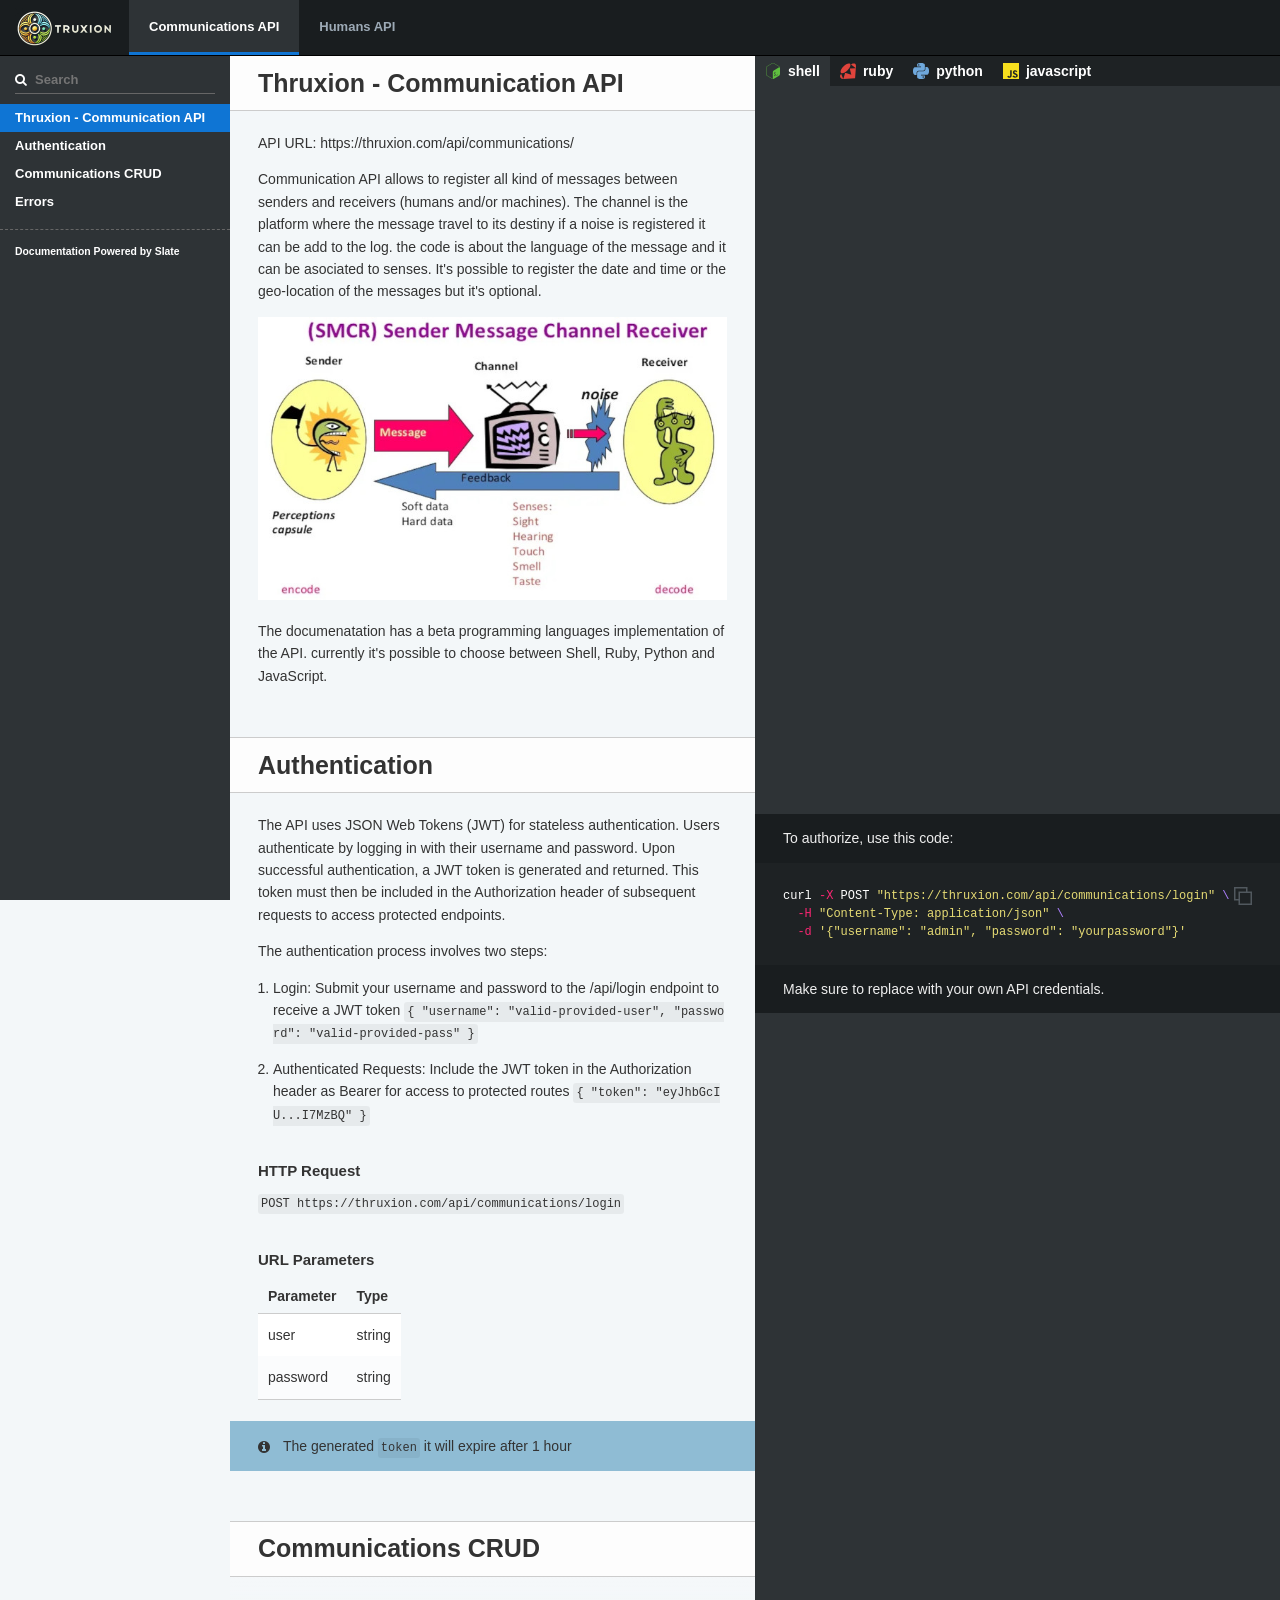
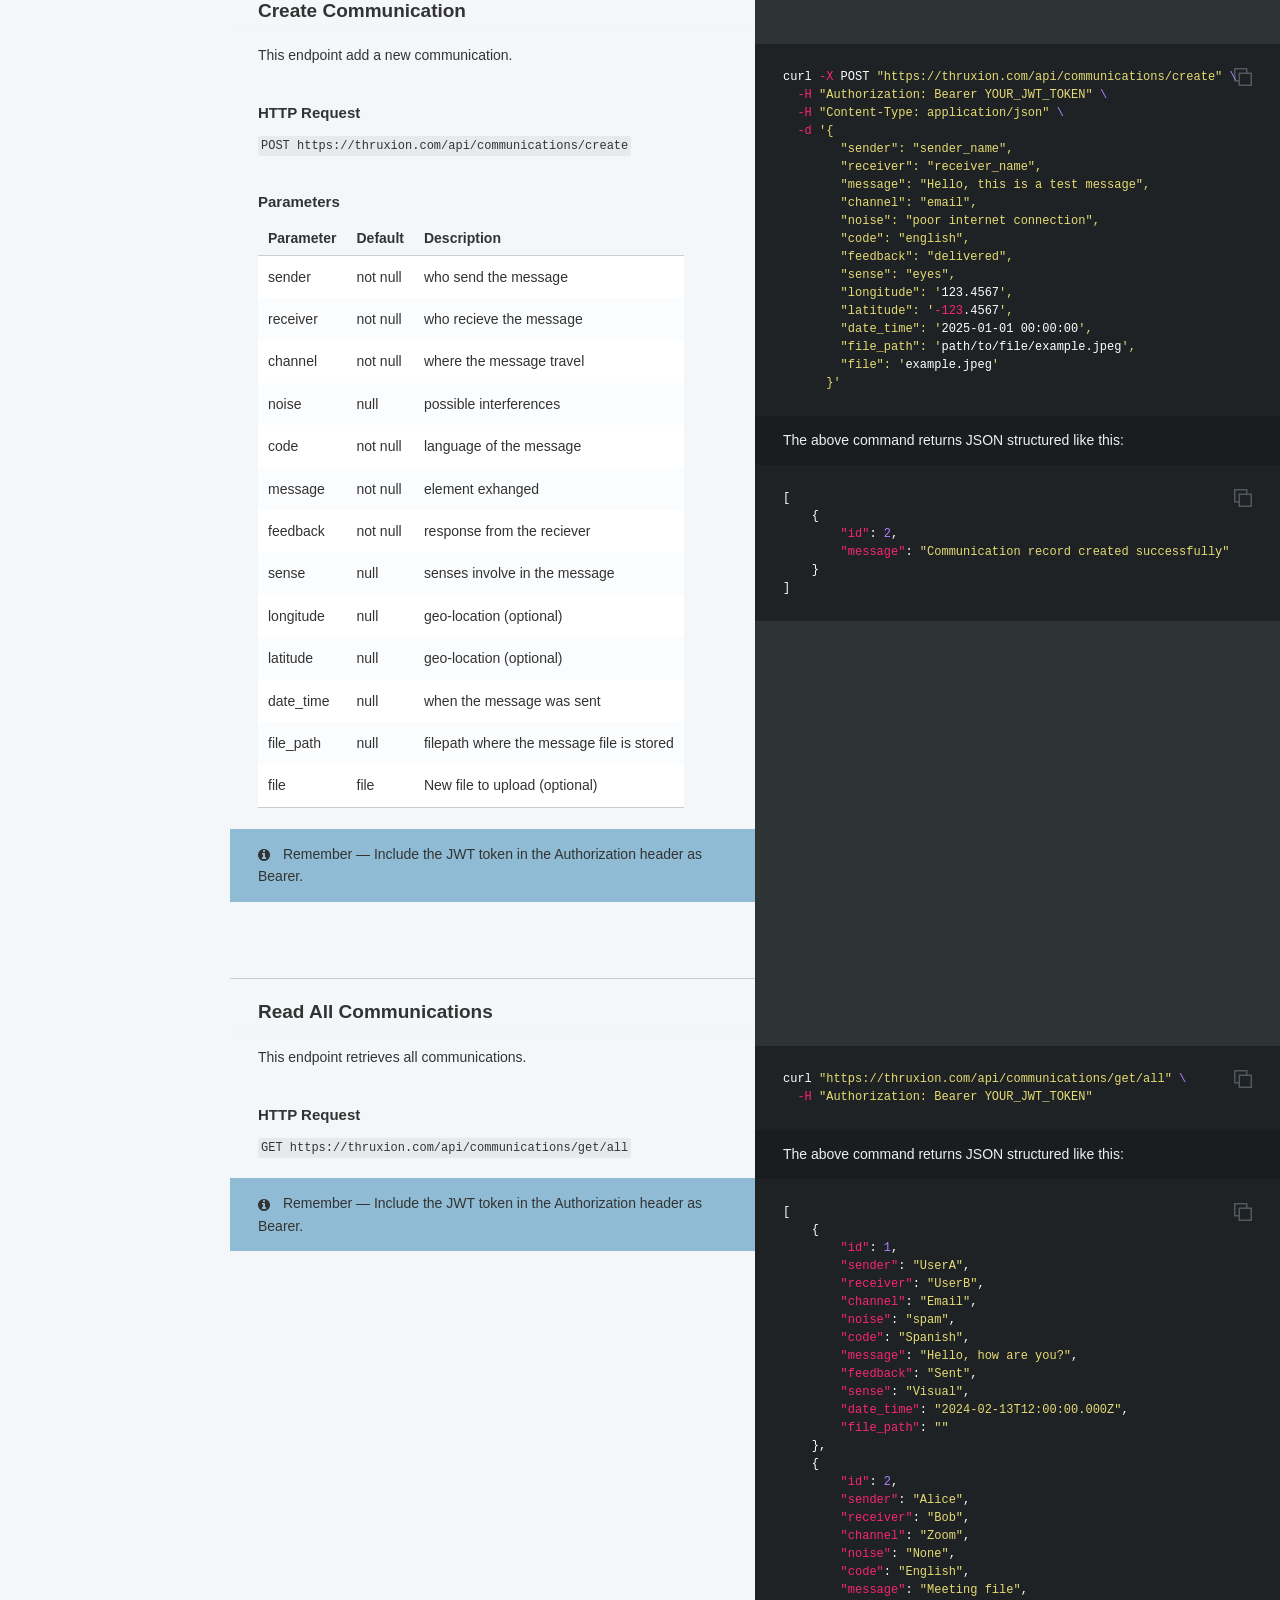
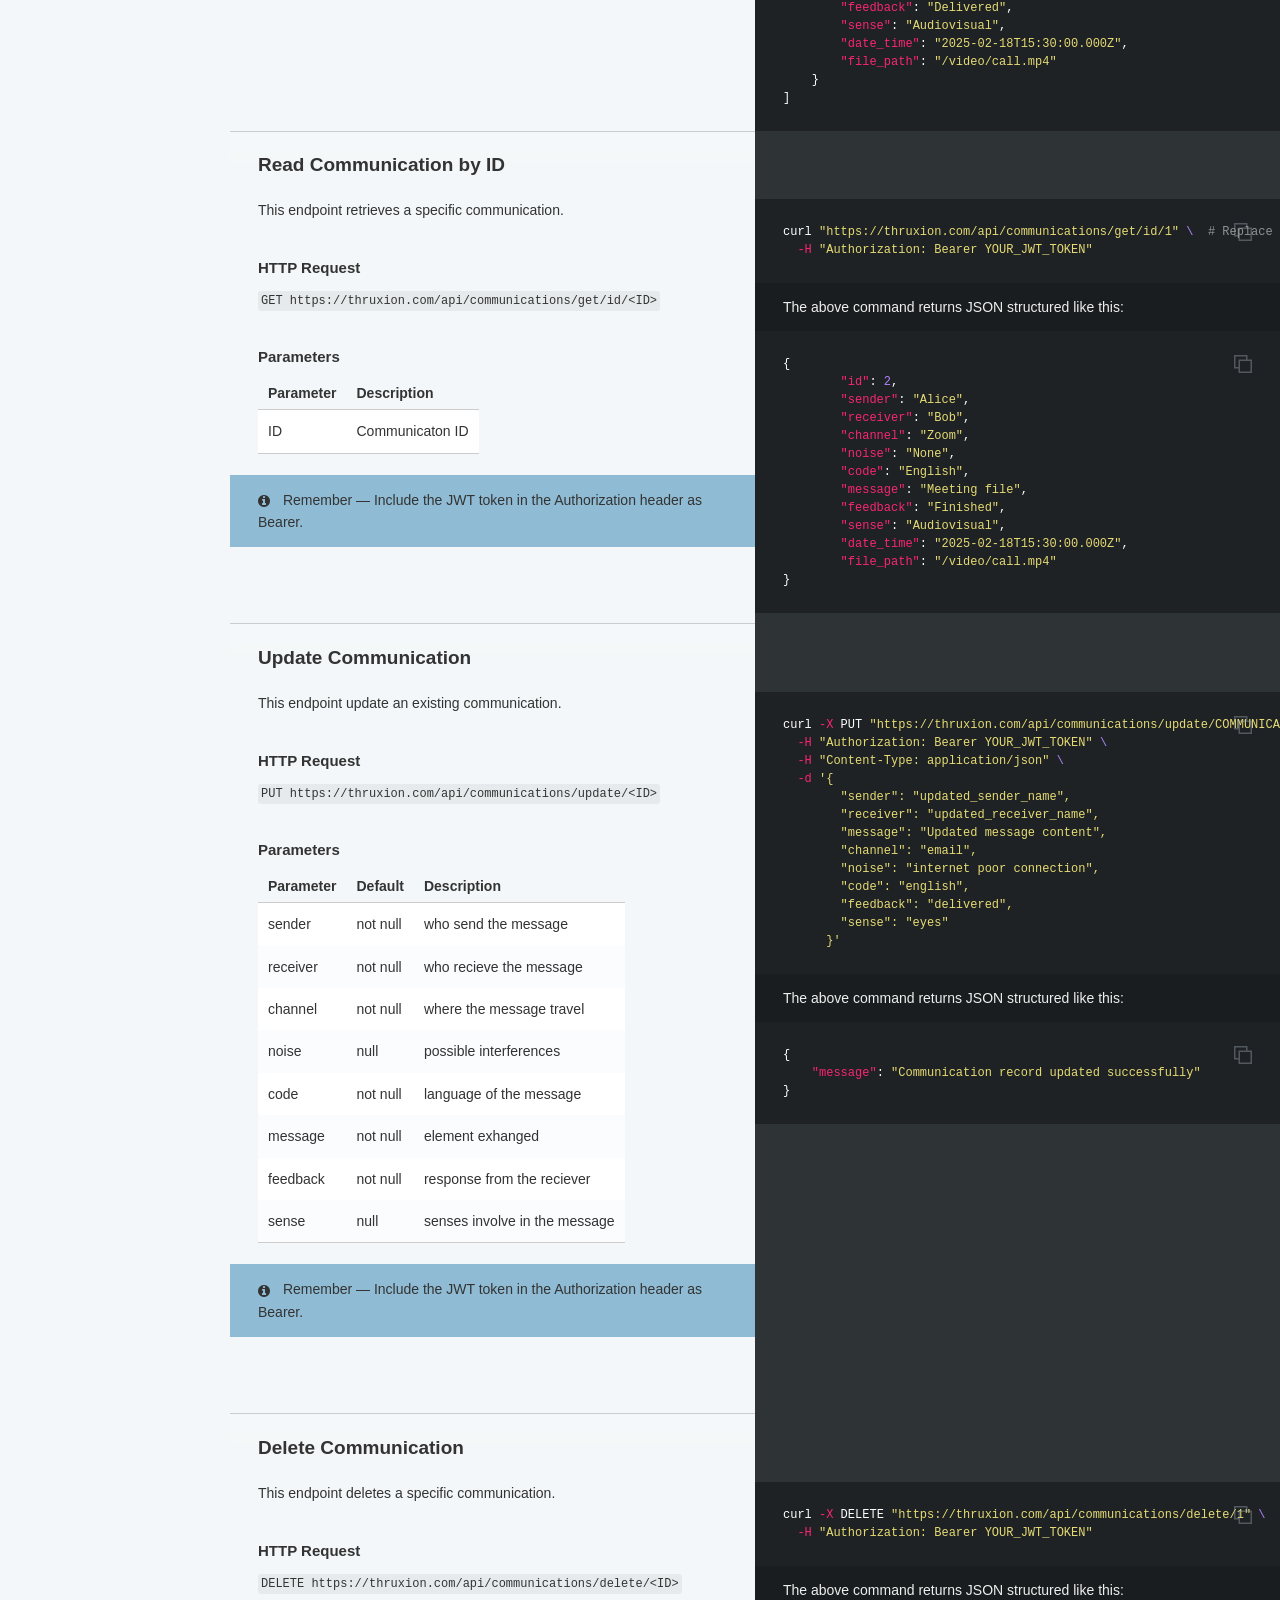
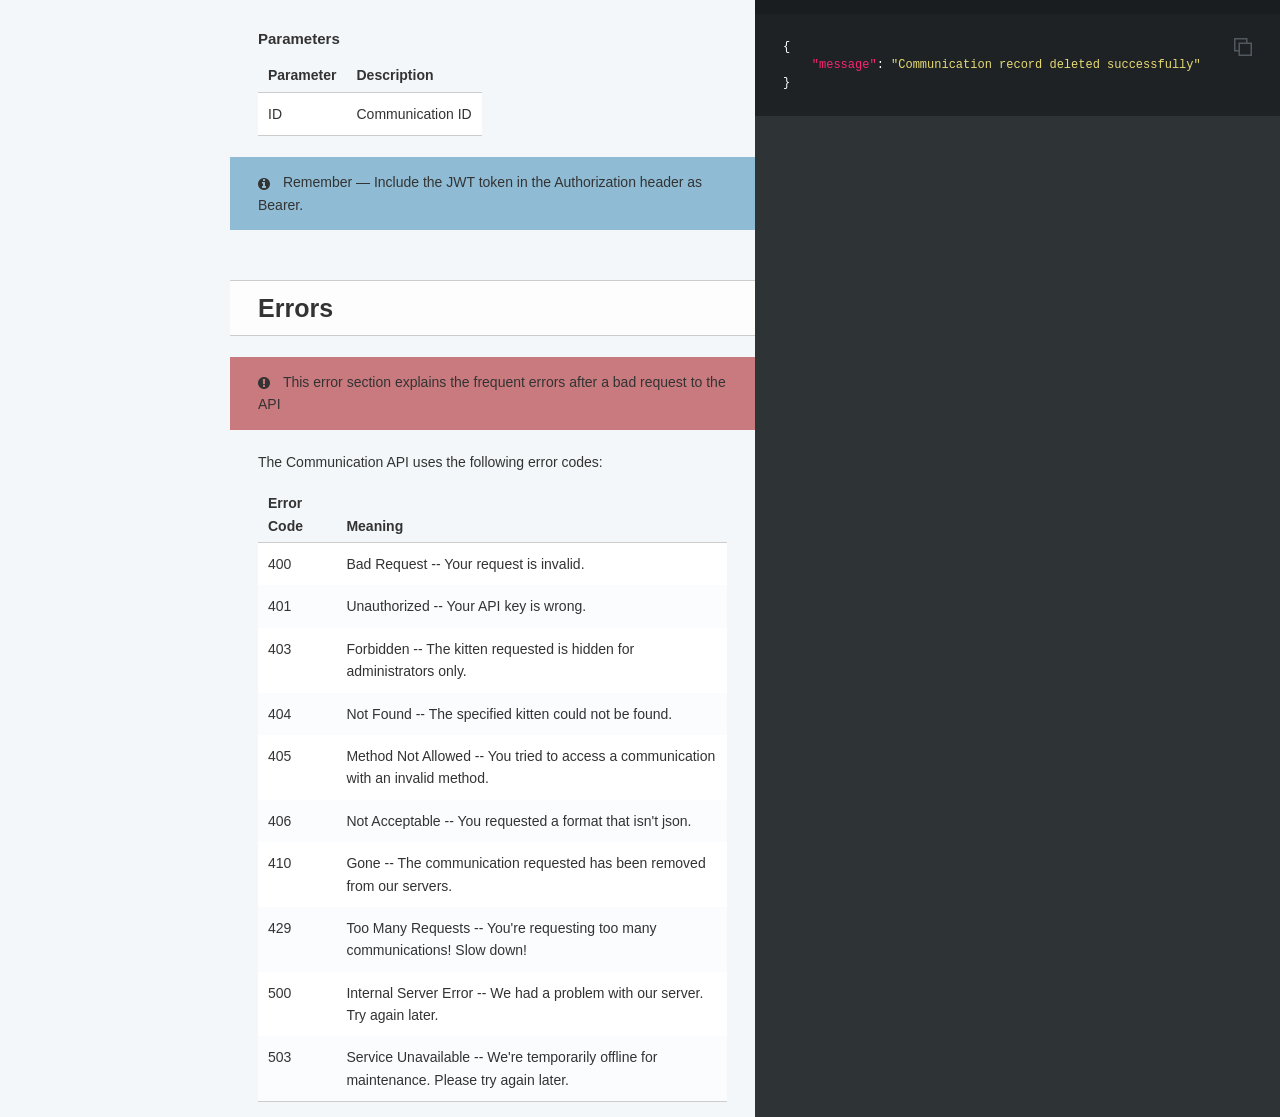
==== commit 1ea55f19: "deploy: 258f3db910680ca0ae72893771e9db2af686a54d" ====
--- a/index.html
+++ b/index.html
@@ -286,9 +286,9 @@
   color: #859900;
 }
     </style>
-    <link href="stylesheets/screen-ac8552e9.css" rel="stylesheet" media="screen" />
-    <link href="stylesheets/print-6e8b071a.css" rel="stylesheet" media="print" />
-      <script src="javascripts/all-cd1d7f05.js"></script>
+    <link href="stylesheets/screen-67e9f95d.css" rel="stylesheet" media="screen" />
+    <link href="stylesheets/print-0a268207.css" rel="stylesheet" media="print" />
+      <script src="javascripts/all-47223a8c.js"></script>
 
     <script>
       $(function() { setupCodeCopy(); });
@@ -296,10 +296,13 @@
   </head>
 
   <body class="index" data-languages="[&quot;shell&quot;,&quot;ruby&quot;,&quot;python&quot;,&quot;javascript&quot;]">
-    <nav class="api-switcher" aria-label="API documentation">
-        <a href="index.html" class="active" aria-current="page">Communications API</a>
-        <a href="humans.html">Humans API</a>
-    </nav>
+    <header class="topbar">
+      <img src="images/logo-header-7f4f24d7.png" class="logo" alt="Thruxion" width="198" height="80" />
+      <nav class="api-switcher" aria-label="API documentation">
+          <a href="index.html" class="active" aria-current="page">Communications API</a>
+          <a href="humans.html">Humans API</a>
+      </nav>
+    </header>
     <a href="#" id="nav-button">
       <span>
         NAV
@@ -307,7 +310,6 @@
       </span>
     </a>
     <div class="toc-wrapper">
-      <img src="images/logo-09624c23.png" class="logo" alt="" />
         <div class="lang-selector">
               <a href="#" data-language-name="shell">shell</a>
               <a href="#" data-language-name="ruby">ruby</a>
--- a/stylesheets/screen-67e9f95d.css
+++ b/stylesheets/screen-67e9f95d.css
@@ -0,0 +1 @@
+/*! normalize.css v3.0.2 | MIT License | github.com/necolas/normalize.css */html{font-family:sans-serif;-ms-text-size-adjust:100%;-webkit-text-size-adjust:100%}body{margin:0}article,aside,details,figcaption,figure,footer,header,hgroup,main,menu,nav,section,summary{display:block}audio,canvas,progress,video{display:inline-block;vertical-align:baseline}audio:not([controls]){display:none;height:0}[hidden],template{display:none}a{background-color:transparent}a:active,a:hover{outline:0}abbr[title]{border-bottom:1px dotted}b,strong{font-weight:bold}dfn{font-style:italic}h1{font-size:2em;margin:0.67em 0}mark{background:#ff0;color:#000}small{font-size:80%}sub,sup{font-size:75%;line-height:0;position:relative;vertical-align:baseline}sup{top:-0.5em}sub{bottom:-0.25em}img{border:0}svg:not(:root){overflow:hidden}figure{margin:1em 40px}hr{-webkit-box-sizing:content-box;box-sizing:content-box;height:0}pre{overflow:auto}code,kbd,pre,samp{font-family:monospace, monospace;font-size:1em}button,input,optgroup,select,textarea{color:inherit;font:inherit;margin:0}button{overflow:visible}button,select{text-transform:none}button,html input[type="button"],input[type="reset"],input[type="submit"]{-webkit-appearance:button;cursor:pointer}button[disabled],html input[disabled]{cursor:default}button::-moz-focus-inner,input::-moz-focus-inner{border:0;padding:0}input{line-height:normal}input[type="checkbox"],input[type="radio"]{-webkit-box-sizing:border-box;box-sizing:border-box;padding:0}input[type="number"]::-webkit-inner-spin-button,input[type="number"]::-webkit-outer-spin-button{height:auto}input[type="search"]{-webkit-appearance:textfield;-webkit-box-sizing:content-box;box-sizing:content-box}input[type="search"]::-webkit-search-cancel-button,input[type="search"]::-webkit-search-decoration{-webkit-appearance:none}fieldset{border:1px solid #c0c0c0;margin:0 2px;padding:0.35em 0.625em 0.75em}legend{border:0;padding:0}textarea{overflow:auto}optgroup{font-weight:bold}table{border-collapse:collapse;border-spacing:0}td,th{padding:0}.content h1,.content h2,.content h3,.content h4,.content h5,.content h6,html,body{font-family:-apple-system, BlinkMacSystemFont, "Segoe UI", Roboto, Helvetica, Arial, sans-serif, "Apple Color Emoji", "Segoe UI Emoji", "Segoe UI Symbol";font-size:14px}.content h1,.content h2,.content h3,.content h4,.content h5,.content h6{font-weight:bold}.content code,.content pre{font-family:Consolas, Menlo, Monaco, "Lucida Console", "Liberation Mono", "DejaVu Sans Mono", "Bitstream Vera Sans Mono", "Courier New", monospace, serif;font-size:12px;line-height:1.5}.content code{word-break:break-all;-webkit-hyphens:auto;-ms-hyphens:auto;hyphens:auto}@font-face{font-family:'slate';src:url(../fonts/slate-cfc9d06b.eot?-syv14m);src:url(../fonts/slate-cfc9d06b.eot?#iefix-syv14m) format("embedded-opentype"),url(../fonts/slate.woff2?-syv14m) format("woff2"),url(../fonts/slate.woff?-syv14m) format("woff"),url(../fonts/slate-7b7da4fe.ttf?-syv14m) format("truetype"),url(../fonts/slate-e55b8307.svg?-syv14m#slate) format("svg");font-weight:normal;font-style:normal}.content aside.warning:before,.content aside.notice:before,.content aside.success:before,.toc-wrapper>.search:before{font-family:'slate';speak:none;font-style:normal;font-weight:normal;font-variant:normal;text-transform:none;line-height:1}.content aside.warning:before{content:"\e600"}.content aside.notice:before{content:"\e602"}.content aside.success:before{content:"\e606"}.toc-wrapper>.search:before{content:"\e607"}.lang-selector a::before{content:'';display:inline-block;width:16px;height:16px;margin-right:7px;vertical-align:-3px;background-repeat:no-repeat;background-position:center;background-size:contain}.lang-selector a[data-language-name='shell']::before{background-image:url("data:image/svg+xml,%3Csvg viewBox='0 0 24 24' xmlns='http://www.w3.org/2000/svg'%3E%3Cpath fill='%235FBF3F' d='M21.038,4.9l-7.577-4.498C13.009,0.134,12.505,0,12,0c-0.505,0-1.009,0.134-1.462,0.403L2.961,4.9 C2.057,5.437,1.5,6.429,1.5,7.503v8.995c0,1.073,0.557,2.066,1.462,2.603l7.577,4.497C10.991,23.866,11.495,24,12,24 c0.505,0,1.009-0.134,1.461-0.402l7.577-4.497c0.904-0.537,1.462-1.529,1.462-2.603V7.503C22.5,6.429,21.943,5.437,21.038,4.9z M15.17,18.946l0.013,0.646c0.001,0.078-0.05,0.167-0.111,0.198l-0.383,0.22c-0.061,0.031-0.111-0.007-0.112-0.085L14.57,19.29 c-0.328,0.136-0.66,0.169-0.872,0.084c-0.04-0.016-0.057-0.075-0.041-0.142l0.139-0.584c0.011-0.046,0.036-0.092,0.069-0.121 c0.012-0.011,0.024-0.02,0.036-0.026c0.022-0.011,0.043-0.014,0.062-0.006c0.229,0.077,0.521,0.041,0.802-0.101 c0.357-0.181,0.596-0.545,0.592-0.907c-0.003-0.328-0.181-0.465-0.613-0.468c-0.55,0.001-1.064-0.107-1.072-0.917 c-0.007-0.667,0.34-1.361,0.889-1.8l-0.007-0.652c-0.001-0.08,0.048-0.168,0.111-0.2l0.37-0.236 c0.061-0.031,0.111,0.007,0.112,0.087l0.006,0.653c0.273-0.109,0.511-0.138,0.726-0.088c0.047,0.012,0.067,0.076,0.048,0.151 l-0.144,0.578c-0.011,0.044-0.036,0.088-0.065,0.116c-0.012,0.012-0.025,0.021-0.038,0.028c-0.019,0.01-0.038,0.013-0.057,0.009 c-0.098-0.022-0.332-0.073-0.699,0.113c-0.385,0.195-0.52,0.53-0.517,0.778c0.003,0.297,0.155,0.387,0.681,0.396 c0.7,0.012,1.003,0.318,1.01,1.023C16.105,17.747,15.736,18.491,15.17,18.946z M19.143,17.859c0,0.06-0.008,0.116-0.058,0.145 l-1.916,1.164c-0.05,0.029-0.09,0.004-0.09-0.056v-0.494c0-0.06,0.037-0.093,0.087-0.122l1.887-1.129 c0.05-0.029,0.09-0.004,0.09,0.056V17.859z M20.459,6.797l-7.168,4.427c-0.894,0.523-1.553,1.109-1.553,2.187v8.833 c0,0.645,0.26,1.063,0.66,1.184c-0.131,0.023-0.264,0.039-0.398,0.039c-0.42,0-0.833-0.114-1.197-0.33L3.226,18.64 c-0.741-0.44-1.201-1.261-1.201-2.142V7.503c0-0.881,0.46-1.702,1.201-2.142l7.577-4.498c0.363-0.216,0.777-0.33,1.197-0.33 c0.419,0,0.833,0.114,1.197,0.33l7.577,4.498c0.624,0.371,1.046,1.013,1.164,1.732C21.686,6.557,21.12,6.411,20.459,6.797z'/%3E%3C/svg%3E")}.lang-selector a[data-language-name='ruby']::before{background-image:url("data:image/svg+xml,%3Csvg viewBox='0 0 24 24' xmlns='http://www.w3.org/2000/svg'%3E%3Cpath fill='%23E0443C' d='M20.156.083c3.033.525 3.893 2.598 3.829 4.77L24 4.822 22.635 22.71 4.89 23.926h.016C3.433 23.864.15 23.729 0 19.139l1.645-3 2.819 6.586.503 1.172 2.805-9.144-.03.007.016-.03 9.255 2.956-1.396-5.431-.99-3.9 8.82-.569-.615-.51L16.5 2.114 20.159.073l-.003.01zM0 19.089zM5.13 5.073c3.561-3.533 8.157-5.621 9.922-3.84 1.762 1.777-.105 6.105-3.673 9.636-3.563 3.532-8.103 5.734-9.864 3.957-1.766-1.777.045-6.217 3.612-9.75l.003-.003z'/%3E%3C/svg%3E")}.lang-selector a[data-language-name='python']::before{background-image:url("data:image/svg+xml,%3Csvg viewBox='0 0 24 24' xmlns='http://www.w3.org/2000/svg'%3E%3Cpath fill='%236FA8DC' d='M14.25.18l.9.2.73.26.59.3.45.32.34.34.25.34.16.33.1.3.04.26.02.2-.01.13V8.5l-.05.63-.13.55-.21.46-.26.38-.3.31-.33.25-.35.19-.35.14-.33.1-.3.07-.26.04-.21.02H8.77l-.69.05-.59.14-.5.22-.41.27-.33.32-.27.35-.2.36-.15.37-.1.35-.07.32-.04.27-.02.21v3.06H3.17l-.21-.03-.28-.07-.32-.12-.35-.18-.36-.26-.36-.36-.35-.46-.32-.59-.28-.73-.21-.88-.14-1.05-.05-1.23.06-1.22.16-1.04.24-.87.32-.71.36-.57.4-.44.42-.33.42-.24.4-.16.36-.1.32-.05.24-.01h.16l.06.01h8.16v-.83H6.18l-.01-2.75-.02-.37.05-.34.11-.31.17-.28.25-.26.31-.23.38-.2.44-.18.51-.15.58-.12.64-.1.71-.06.77-.04.84-.02 1.27.05zm-6.3 1.98l-.23.33-.08.41.08.41.23.34.33.22.41.09.41-.09.33-.22.23-.34.08-.41-.08-.41-.23-.33-.33-.22-.41-.09-.41.09zm13.09 3.95l.28.06.32.12.35.18.36.27.36.35.35.47.32.59.28.73.21.88.14 1.04.05 1.23-.06 1.23-.16 1.04-.24.86-.32.71-.36.57-.4.45-.42.33-.42.24-.4.16-.36.09-.32.05-.24.02-.16-.01h-8.22v.82h5.84l.01 2.76.02.36-.05.34-.11.31-.17.29-.25.25-.31.24-.38.2-.44.17-.51.15-.58.13-.64.09-.71.07-.77.04-.84.01-1.27-.04-1.07-.14-.9-.2-.73-.25-.59-.3-.45-.33-.34-.34-.25-.34-.16-.33-.1-.3-.04-.25-.02-.2.01-.13v-5.34l.05-.64.13-.54.21-.46.26-.38.3-.32.33-.24.35-.2.35-.14.33-.1.3-.06.26-.04.21-.02.13-.01h5.84l.69-.05.59-.14.5-.21.41-.28.33-.32.27-.35.2-.36.15-.36.1-.35.07-.32.04-.28.02-.21V6.07h2.09l.14.01zm-6.47 14.25l-.23.33-.08.41.08.41.23.33.33.23.41.08.41-.08.33-.23.23-.33.08-.41-.08-.41-.23-.33-.33-.23-.41-.08-.41.08z'/%3E%3C/svg%3E")}.lang-selector a[data-language-name='javascript']::before{background-image:url("data:image/svg+xml,%3Csvg viewBox='0 0 24 24' xmlns='http://www.w3.org/2000/svg'%3E%3Cpath fill='%23F7DF1E' d='M0 0h24v24H0V0zm22.034 18.276c-.175-1.095-.888-2.015-3.003-2.873-.736-.345-1.554-.585-1.797-1.14-.091-.33-.105-.51-.046-.705.15-.646.915-.84 1.515-.66.39.12.75.42.976.9 1.034-.676 1.034-.676 1.755-1.125-.27-.42-.404-.601-.586-.78-.63-.705-1.469-1.065-2.834-1.034l-.705.089c-.676.165-1.32.525-1.71 1.005-1.14 1.291-.811 3.541.569 4.471 1.365 1.02 3.361 1.244 3.616 2.205.24 1.17-.87 1.545-1.966 1.41-.811-.18-1.26-.586-1.755-1.336l-1.83 1.051c.21.48.45.689.81 1.109 1.74 1.756 6.09 1.666 6.871-1.004.029-.09.24-.705.074-1.65l.046.067zm-8.983-7.245h-2.248c0 1.938-.009 3.864-.009 5.805 0 1.232.063 2.363-.138 2.711-.33.689-1.18.601-1.566.48-.396-.196-.597-.466-.83-.855-.063-.105-.11-.196-.127-.196l-1.825 1.125c.305.63.75 1.172 1.324 1.517.855.51 2.004.675 3.207.405.783-.226 1.458-.691 1.811-1.411.51-.93.402-2.07.397-3.346.012-2.054 0-4.109 0-6.179l.004-.056z'/%3E%3C/svg%3E")}html,body{color:#333;padding:0;margin:0;-webkit-font-smoothing:antialiased;-moz-osx-font-smoothing:grayscale;background-color:#F3F7F9;height:100%;-webkit-text-size-adjust:none}html{scroll-padding-top:56px}.topbar{position:fixed;top:0;left:0;right:0;z-index:200;-webkit-box-sizing:border-box;box-sizing:border-box;height:56px;display:flex;align-items:stretch;background-color:#191D1F;border-bottom:1px solid #000}.topbar .logo{flex:none;-ms-grid-row-align:center;align-self:center;width:auto;height:40px;margin:0 15px}.api-switcher{display:flex;align-items:stretch;min-width:0;overflow-x:auto;font-size:13px;font-weight:bold}.api-switcher a{display:flex;align-items:center;flex:none;padding:0 20px;color:#9DAAB6;text-decoration:none;white-space:nowrap;border-bottom:3px solid transparent;-webkit-transition:background-color 130ms linear, color 130ms linear;transition:background-color 130ms linear, color 130ms linear}.api-switcher a:hover,.api-switcher a:focus{color:#fff;background-color:#1E2224;outline:0}.api-switcher a.active{color:#fff;background-color:#2E3336;border-bottom-color:#0F75D4}#toc>ul>li>a>span{float:right;background-color:#2484FF;border-radius:40px;width:20px}.toc-wrapper{-webkit-transition:left 0.3s ease-in-out;transition:left 0.3s ease-in-out;overflow-y:auto;overflow-x:hidden;position:fixed;z-index:30;top:56px;left:0;bottom:0;width:230px;background-color:#2E3336;font-size:13px;font-weight:bold}.toc-wrapper .lang-selector{display:none}.toc-wrapper .lang-selector a{padding-top:0.5em;padding-bottom:0.5em}.toc-wrapper>.search{position:relative}.toc-wrapper>.search input{background:#2E3336;border-width:0 0 1px 0;border-color:#666;padding:6px 0 6px 20px;-webkit-box-sizing:border-box;box-sizing:border-box;margin:10px 15px;width:200px;outline:none;color:#fff;border-radius:0}.toc-wrapper>.search:before{position:absolute;top:17px;left:15px;color:#fff}.toc-wrapper .search-results{margin-top:0;-webkit-box-sizing:border-box;box-sizing:border-box;height:0;overflow-y:auto;overflow-x:hidden;-webkit-transition-property:height, margin;transition-property:height, margin;-webkit-transition-duration:180ms;transition-duration:180ms;-webkit-transition-timing-function:ease-in-out;transition-timing-function:ease-in-out;background:#1E2224}.toc-wrapper .search-results.visible{height:30%;margin-bottom:1em}.toc-wrapper .search-results li{margin:1em 15px;line-height:1}.toc-wrapper .search-results a{color:#fff;text-decoration:none}.toc-wrapper .search-results a:hover{text-decoration:underline}.toc-wrapper ul,.toc-wrapper li{list-style:none;margin:0;padding:0;line-height:28px}.toc-wrapper li{color:#fff;-webkit-transition-property:background;transition-property:background;-webkit-transition-timing-function:linear;transition-timing-function:linear;-webkit-transition-duration:200ms;transition-duration:200ms}.toc-wrapper .toc-link.active{background-color:#0F75D4;color:#fff}.toc-wrapper .toc-link.active-parent{background-color:#1E2224;color:#fff}.toc-wrapper .toc-list-h2{display:none;background-color:#1E2224;font-weight:500}.toc-wrapper .toc-h2{padding-left:25px;font-size:12px}.toc-wrapper .toc-footer{padding:1em 0;margin-top:1em;border-top:1px dashed #666}.toc-wrapper .toc-footer li,.toc-wrapper .toc-footer a{color:#fff;text-decoration:none}.toc-wrapper .toc-footer a:hover{text-decoration:underline}.toc-wrapper .toc-footer li{font-size:0.8em;line-height:1.7;text-decoration:none}.toc-link,.toc-footer li{padding:0 15px 0 15px;display:block;overflow-x:hidden;white-space:nowrap;text-overflow:ellipsis;text-decoration:none;color:#fff;-webkit-transition-property:background;transition-property:background;-webkit-transition-timing-function:linear;transition-timing-function:linear;-webkit-transition-duration:130ms;transition-duration:130ms}#nav-button{padding:0 1.5em 5em 0;display:none;position:fixed;top:0;left:0;z-index:100;color:#000;text-decoration:none;font-weight:bold;opacity:0.7;line-height:16px;-webkit-transition:left 0.3s ease-in-out;transition:left 0.3s ease-in-out}#nav-button span{display:block;padding:6px 6px 6px;background-color:rgba(243,247,249,0.7);-webkit-transform-origin:0 0;transform-origin:0 0;-webkit-transform:rotate(-90deg) translate(-100%, 0);transform:rotate(-90deg) translate(-100%, 0);border-radius:0 0 0 5px}#nav-button img{height:16px;vertical-align:bottom}#nav-button:hover{opacity:1}#nav-button.open{left:230px}.page-wrapper{margin-left:230px;position:relative;z-index:10;background-color:#F3F7F9;min-height:100%;padding-top:56px;padding-bottom:1px}.page-wrapper .dark-box{width:50%;background-color:#2E3336;position:absolute;right:0;top:0;bottom:0}.page-wrapper .lang-selector{position:fixed;top:56px;z-index:50;border-bottom:5px solid #2E3336}.lang-selector{display:flex;background-color:#1E2224;width:100%;font-weight:bold;overflow-x:auto}.lang-selector a{display:inline;color:#fff;text-decoration:none;padding:0 10px;line-height:30px;outline:0}.lang-selector a:active,.lang-selector a:focus{background-color:#111;color:#fff}.lang-selector a.active{background-color:#2E3336;color:#fff}.lang-selector:after{content:'';clear:both;display:block}.content{-webkit-transform:translateZ(0);position:relative;z-index:30}.content:after{content:'';display:block;clear:both}.content>h1,.content>h2,.content>h3,.content>h4,.content>h5,.content>h6,.content>p,.content>table,.content>ul,.content>ol,.content>aside,.content>dl{margin-right:50%;padding:0 28px;-webkit-box-sizing:border-box;box-sizing:border-box;display:block}.content>ul,.content>ol{padding-left:43px}.content>h1,.content>h2,.content>div{clear:both}.content h1{font-size:25px;padding-top:0.5em;padding-bottom:0.5em;margin-bottom:21px;margin-top:2em;border-top:1px solid #ccc;border-bottom:1px solid #ccc;background-color:#fdfdfd}.content h1:first-child,.content div:first-child+h1{border-top-width:0;margin-top:0}.content h2{font-size:19px;margin-top:4em;margin-bottom:0;border-top:1px solid #ccc;padding-top:1.2em;padding-bottom:1.2em;background-image:-webkit-gradient(linear, left top, left bottom, from(rgba(255,255,255,0.2)), to(rgba(255,255,255,0)));background-image:linear-gradient(to bottom, rgba(255,255,255,0.2), rgba(255,255,255,0))}.content h1+h2,.content h1+div+h2{margin-top:-21px;border-top:none}.content h3,.content h4,.content h5,.content h6{font-size:15px;margin-top:2.5em;margin-bottom:0.8em}.content h4,.content h5,.content h6{font-size:10px}.content hr{margin:2em 0;border-top:2px solid #2E3336;border-bottom:2px solid #F3F7F9}.content table{margin-bottom:1em;overflow:auto}.content table th,.content table td{text-align:left;vertical-align:top;line-height:1.6}.content table th code,.content table td code{white-space:nowrap}.content table th{padding:5px 10px;border-bottom:1px solid #ccc;vertical-align:bottom}.content table td{padding:10px}.content table tr:last-child{border-bottom:1px solid #ccc}.content table tr:nth-child(odd)>td{background-color:white}.content table tr:nth-child(even)>td{background-color:#fbfcfd}.content dt{font-weight:bold}.content dd{margin-left:15px}.content p,.content li,.content dt,.content dd{line-height:1.6;margin-top:0}.content img{max-width:100%}.content code{background-color:rgba(0,0,0,0.05);padding:3px;border-radius:3px}.content pre>code{background-color:transparent;padding:0}.content aside{padding-top:1em;padding-bottom:1em;margin-top:1.5em;margin-bottom:1.5em;background:#8fbcd4;line-height:1.6}.content aside.warning{background-color:#c97a7e}.content aside.success{background-color:#6ac174}.content aside:before{vertical-align:middle;padding-right:0.5em;font-size:14px}.content .search-highlight{padding:2px;margin:-3px;border-radius:4px;border:1px solid #F7E633;background:-webkit-gradient(linear, right bottom, left top, from(#F7E633), to(#F1D32F));background:linear-gradient(to top left, #F7E633 0%, #F1D32F 100%)}.content>div.highlight{clear:none}.content pre,.content blockquote{background-color:#1E2224;color:#fff;margin:0;width:50%;float:right;clear:right;-webkit-box-sizing:border-box;box-sizing:border-box}.content pre>p,.content blockquote>p{margin:0}.content pre a,.content blockquote a{color:#fff;text-decoration:none;border-bottom:dashed 1px #ccc}.content pre{padding-top:2em;padding-bottom:2em;padding:2em 28px}.content blockquote>p{background-color:#191D1F;padding:13px 2em;color:#eee}@media (max-width: 930px){.toc-wrapper{left:-230px}.toc-wrapper.open{left:0}.page-wrapper{margin-left:0}#nav-button{display:block;top:56px}.toc-link{padding-top:0.3em;padding-bottom:0.3em}}@media (max-width: 700px){.topbar .logo{width:40px;margin-right:8px;-o-object-fit:cover;object-fit:cover;-o-object-position:left center;object-position:left center}.api-switcher{font-size:12px}.api-switcher a{padding:0 12px}.dark-box{display:none}.content>h1,.content>h2,.content>h3,.content>h4,.content>h5,.content>h6,.content>p,.content>table,.content>ul,.content>ol,.content>aside,.content>dl{margin-right:0}.toc-wrapper .lang-selector{display:block}.page-wrapper .lang-selector{display:none}.content pre,.content blockquote{width:auto;float:none}.content>pre+h1,.content>blockquote+h1,.content>pre+h2,.content>blockquote+h2,.content>pre+h3,.content>blockquote+h3,.content>pre+h4,.content>blockquote+h4,.content>pre+h5,.content>blockquote+h5,.content>pre+h6,.content>blockquote+h6,.content>pre+p,.content>blockquote+p,.content>pre+table,.content>blockquote+table,.content>pre+ul,.content>blockquote+ul,.content>pre+ol,.content>blockquote+ol,.content>pre+aside,.content>blockquote+aside,.content>pre+dl,.content>blockquote+dl{margin-top:28px}.highlight+p{margin-top:20px}}.highlight .c,.highlight .cm,.highlight .c1,.highlight .cs{color:#909090}.highlight,.highlight .w{background-color:#1E2224}.copy-clipboard{float:right;fill:#9DAAB6;cursor:pointer;opacity:0.4;height:18px;width:18px}.copy-clipboard:hover{opacity:0.8}
--- a/stylesheets/print-0a268207.css
+++ b/stylesheets/print-0a268207.css
@@ -0,0 +1 @@
+/*! normalize.css v3.0.2 | MIT License | github.com/necolas/normalize.css */html{font-family:sans-serif;-ms-text-size-adjust:100%;-webkit-text-size-adjust:100%}body{margin:0}article,aside,details,figcaption,figure,footer,header,hgroup,main,menu,nav,section,summary{display:block}audio,canvas,progress,video{display:inline-block;vertical-align:baseline}audio:not([controls]){display:none;height:0}[hidden],template{display:none}a{background-color:transparent}a:active,a:hover{outline:0}abbr[title]{border-bottom:1px dotted}b,strong{font-weight:bold}dfn{font-style:italic}h1{font-size:2em;margin:0.67em 0}mark{background:#ff0;color:#000}small{font-size:80%}sub,sup{font-size:75%;line-height:0;position:relative;vertical-align:baseline}sup{top:-0.5em}sub{bottom:-0.25em}img{border:0}svg:not(:root){overflow:hidden}figure{margin:1em 40px}hr{-webkit-box-sizing:content-box;box-sizing:content-box;height:0}pre{overflow:auto}code,kbd,pre,samp{font-family:monospace, monospace;font-size:1em}button,input,optgroup,select,textarea{color:inherit;font:inherit;margin:0}button{overflow:visible}button,select{text-transform:none}button,html input[type="button"],input[type="reset"],input[type="submit"]{-webkit-appearance:button;cursor:pointer}button[disabled],html input[disabled]{cursor:default}button::-moz-focus-inner,input::-moz-focus-inner{border:0;padding:0}input{line-height:normal}input[type="checkbox"],input[type="radio"]{-webkit-box-sizing:border-box;box-sizing:border-box;padding:0}input[type="number"]::-webkit-inner-spin-button,input[type="number"]::-webkit-outer-spin-button{height:auto}input[type="search"]{-webkit-appearance:textfield;-webkit-box-sizing:content-box;box-sizing:content-box}input[type="search"]::-webkit-search-cancel-button,input[type="search"]::-webkit-search-decoration{-webkit-appearance:none}fieldset{border:1px solid #c0c0c0;margin:0 2px;padding:0.35em 0.625em 0.75em}legend{border:0;padding:0}textarea{overflow:auto}optgroup{font-weight:bold}table{border-collapse:collapse;border-spacing:0}td,th{padding:0}.content h1,.content h2,.content h3,.content h4,body{font-family:-apple-system, BlinkMacSystemFont, "Segoe UI", Roboto, Helvetica, Arial, sans-serif, "Apple Color Emoji", "Segoe UI Emoji", "Segoe UI Symbol";font-size:14px}.content h1,.content h2,.content h3,.content h4{font-weight:bold}.content pre,.content code{font-family:Consolas, Menlo, Monaco, "Lucida Console", "Liberation Mono", "DejaVu Sans Mono", "Bitstream Vera Sans Mono", "Courier New", monospace, serif;font-size:12px;line-height:1.5}.content pre,.content code{word-break:break-all;-webkit-hyphens:auto;-ms-hyphens:auto;hyphens:auto}@font-face{font-family:'slate';src:url(../fonts/slate-cfc9d06b.eot?-syv14m);src:url(../fonts/slate-cfc9d06b.eot?#iefix-syv14m) format("embedded-opentype"),url(../fonts/slate.woff2?-syv14m) format("woff2"),url(../fonts/slate.woff?-syv14m) format("woff"),url(../fonts/slate-7b7da4fe.ttf?-syv14m) format("truetype"),url(../fonts/slate-e55b8307.svg?-syv14m#slate) format("svg");font-weight:normal;font-style:normal}.content aside.warning:before,.content aside.notice:before,.content aside.success:before{font-family:'slate';speak:none;font-style:normal;font-weight:normal;font-variant:normal;text-transform:none;line-height:1}.content aside.warning:before{content:"\e600"}.content aside.notice:before{content:"\e602"}.content aside.success:before{content:"\e606"}.tocify,.toc-footer,.lang-selector,.search,#nav-button,.api-switcher{display:none}.topbar .logo{width:auto;height:40px}.tocify-wrapper>img{margin:0 auto;display:block}.content{font-size:12px}.content pre,.content code{border:1px solid #999;border-radius:5px;font-size:0.8em}.content pre code{border:0}.content pre{padding:1.3em}.content code{padding:0.2em}.content table{border:1px solid #999}.content table tr{border-bottom:1px solid #999}.content table td,.content table th{padding:0.7em}.content p{line-height:1.5}.content a{text-decoration:none;color:#000}.content h1{font-size:2.5em;padding-top:0.5em;padding-bottom:0.5em;margin-top:1em;margin-bottom:21px;border:2px solid #ccc;border-width:2px 0;text-align:center}.content h2{font-size:1.8em;margin-top:2em;border-top:2px solid #ccc;padding-top:0.8em}.content h1+h2,.content h1+div+h2{border-top:none;padding-top:0;margin-top:0}.content h3,.content h4{font-size:0.8em;margin-top:1.5em;margin-bottom:0.8em;text-transform:uppercase}.content h5,.content h6{text-transform:uppercase}.content aside{padding:1em;border:1px solid #ccc;border-radius:5px;margin-top:1.5em;margin-bottom:1.5em;line-height:1.6}.content aside:before{vertical-align:middle;padding-right:0.5em;font-size:14px}@media print{.copy-clipboard{display:none}}
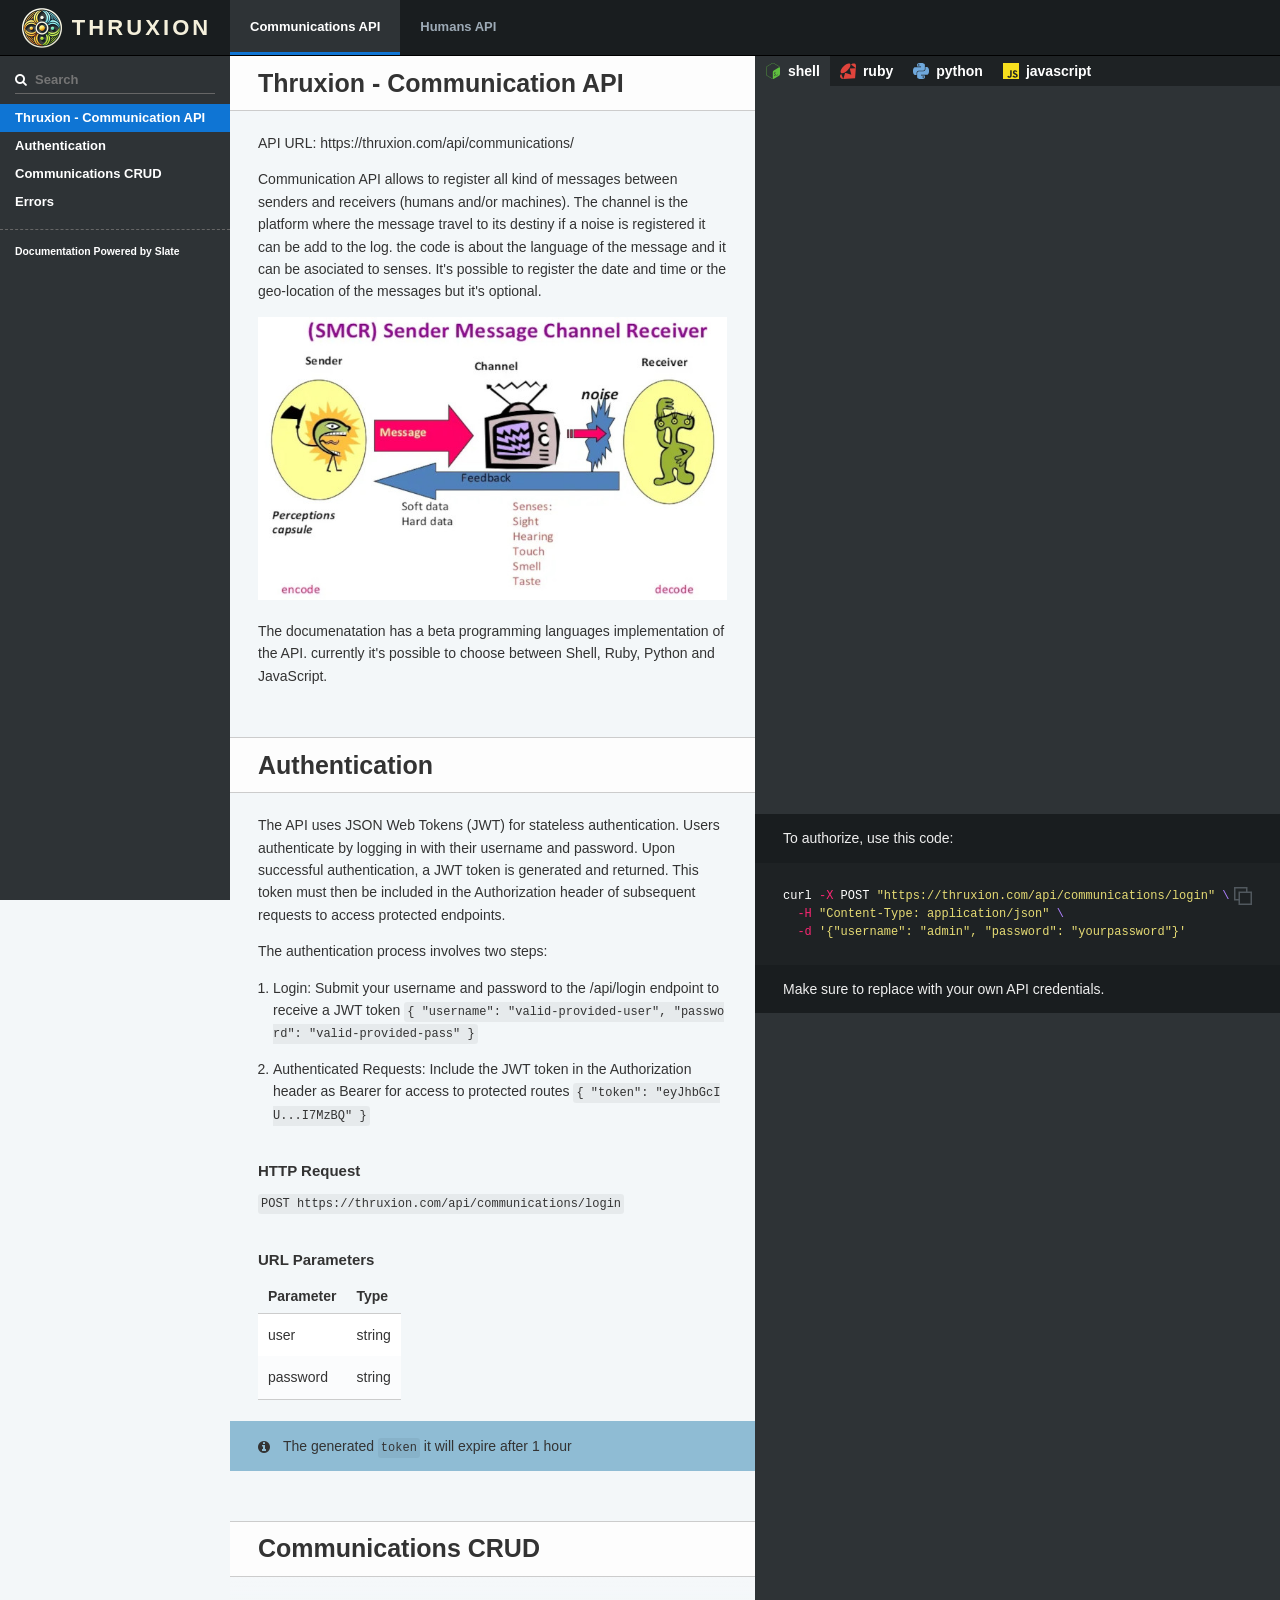
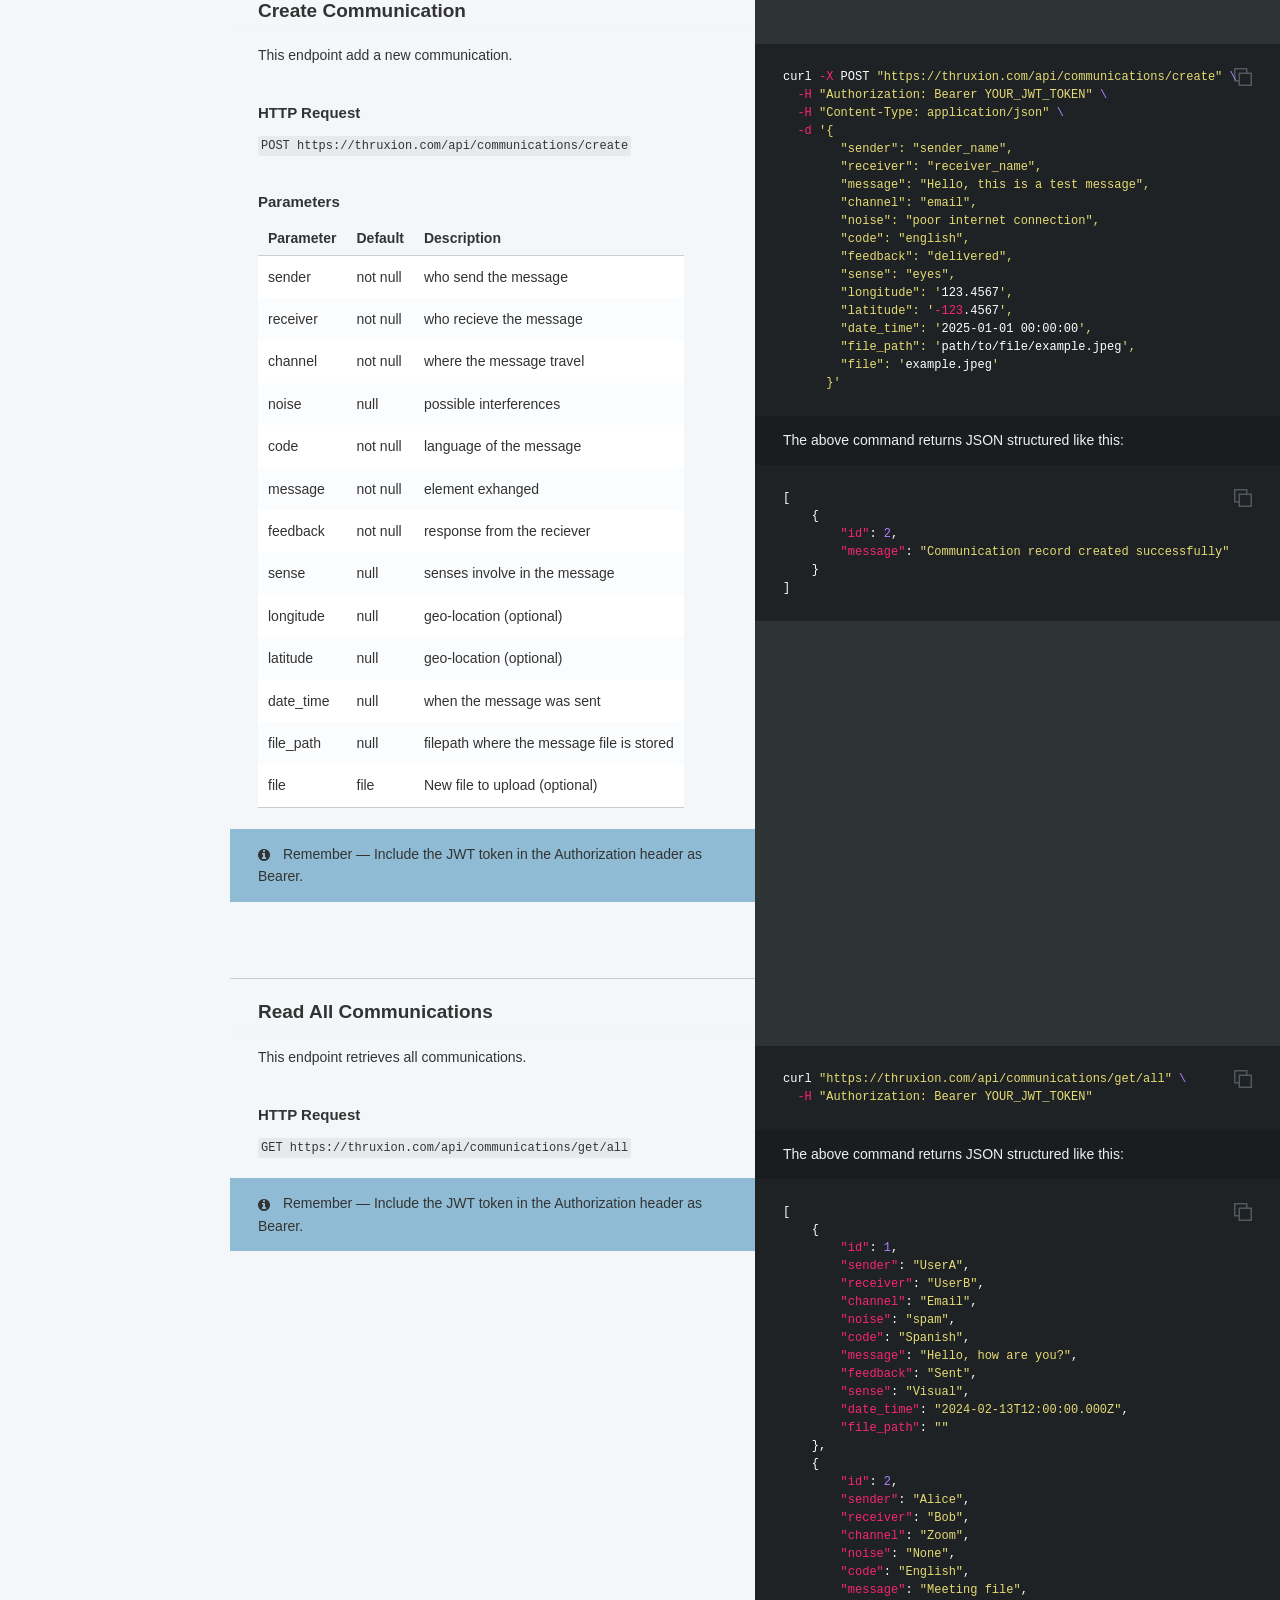
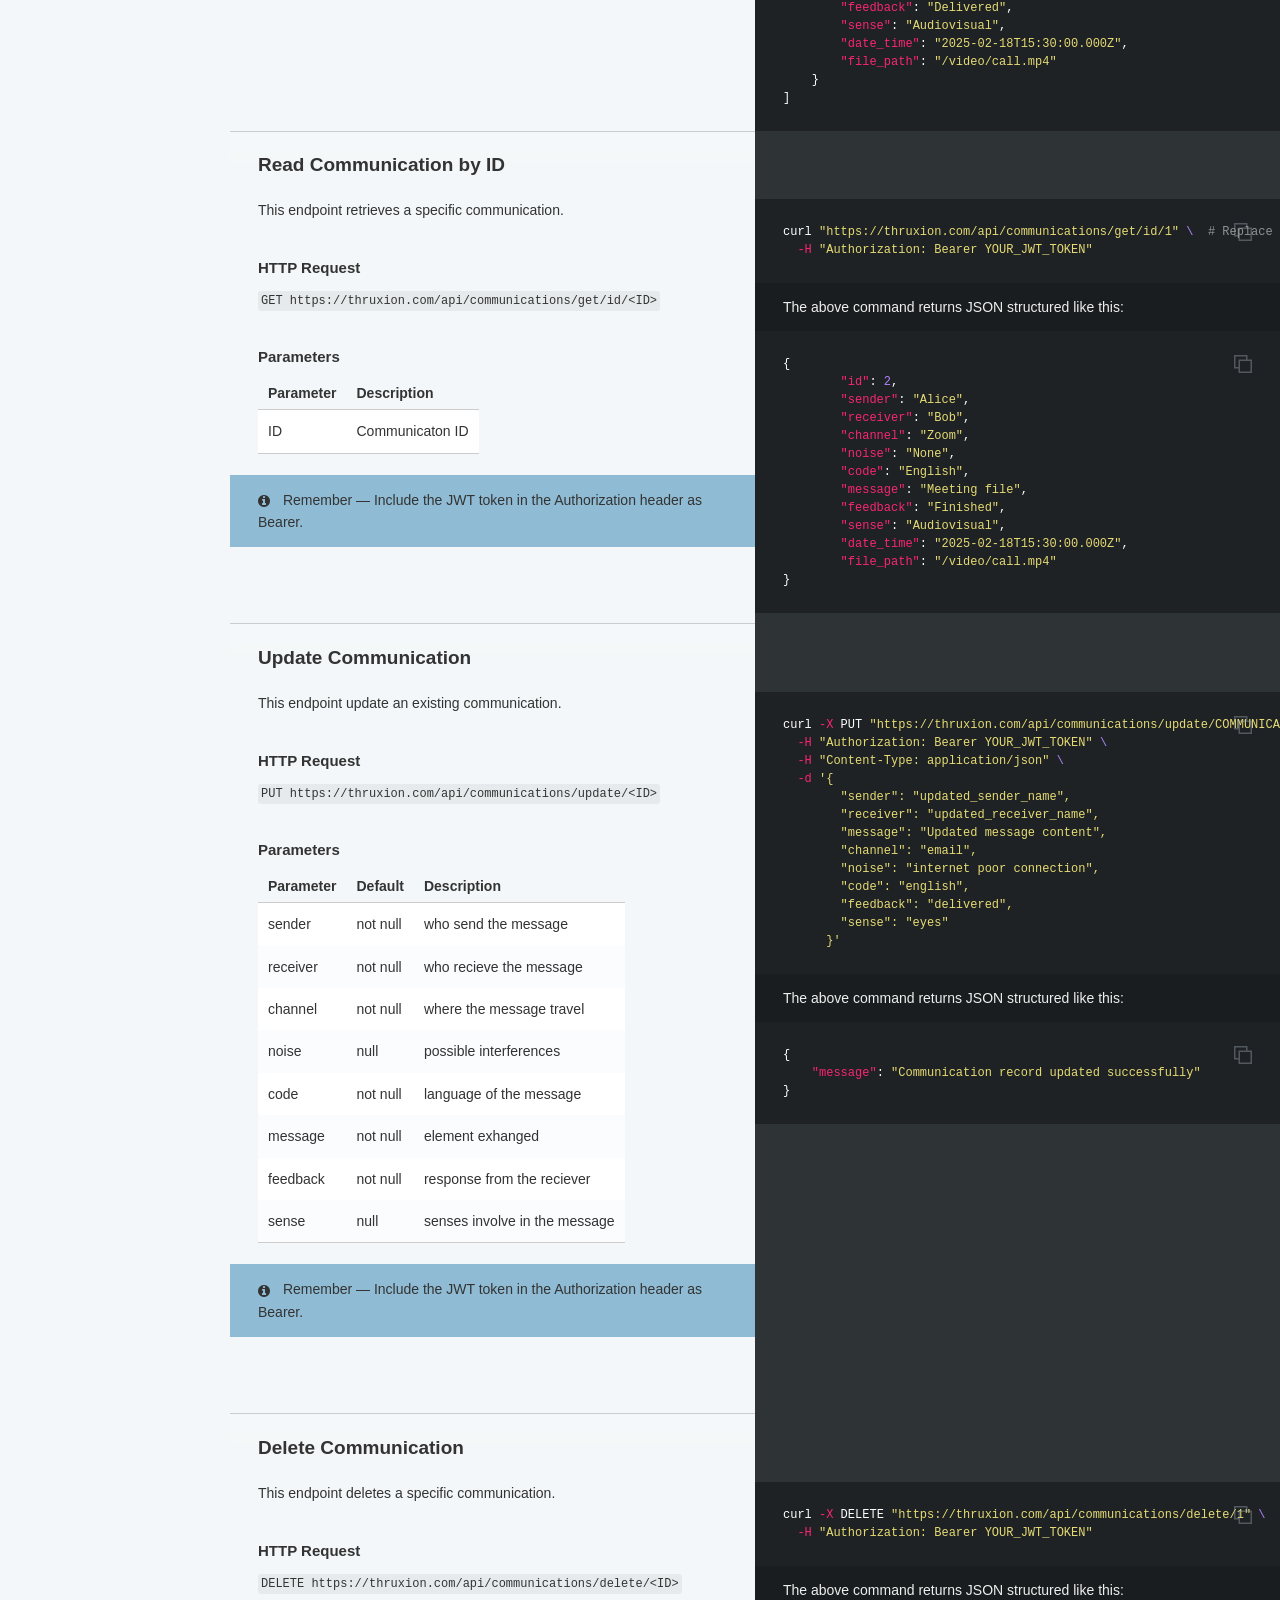
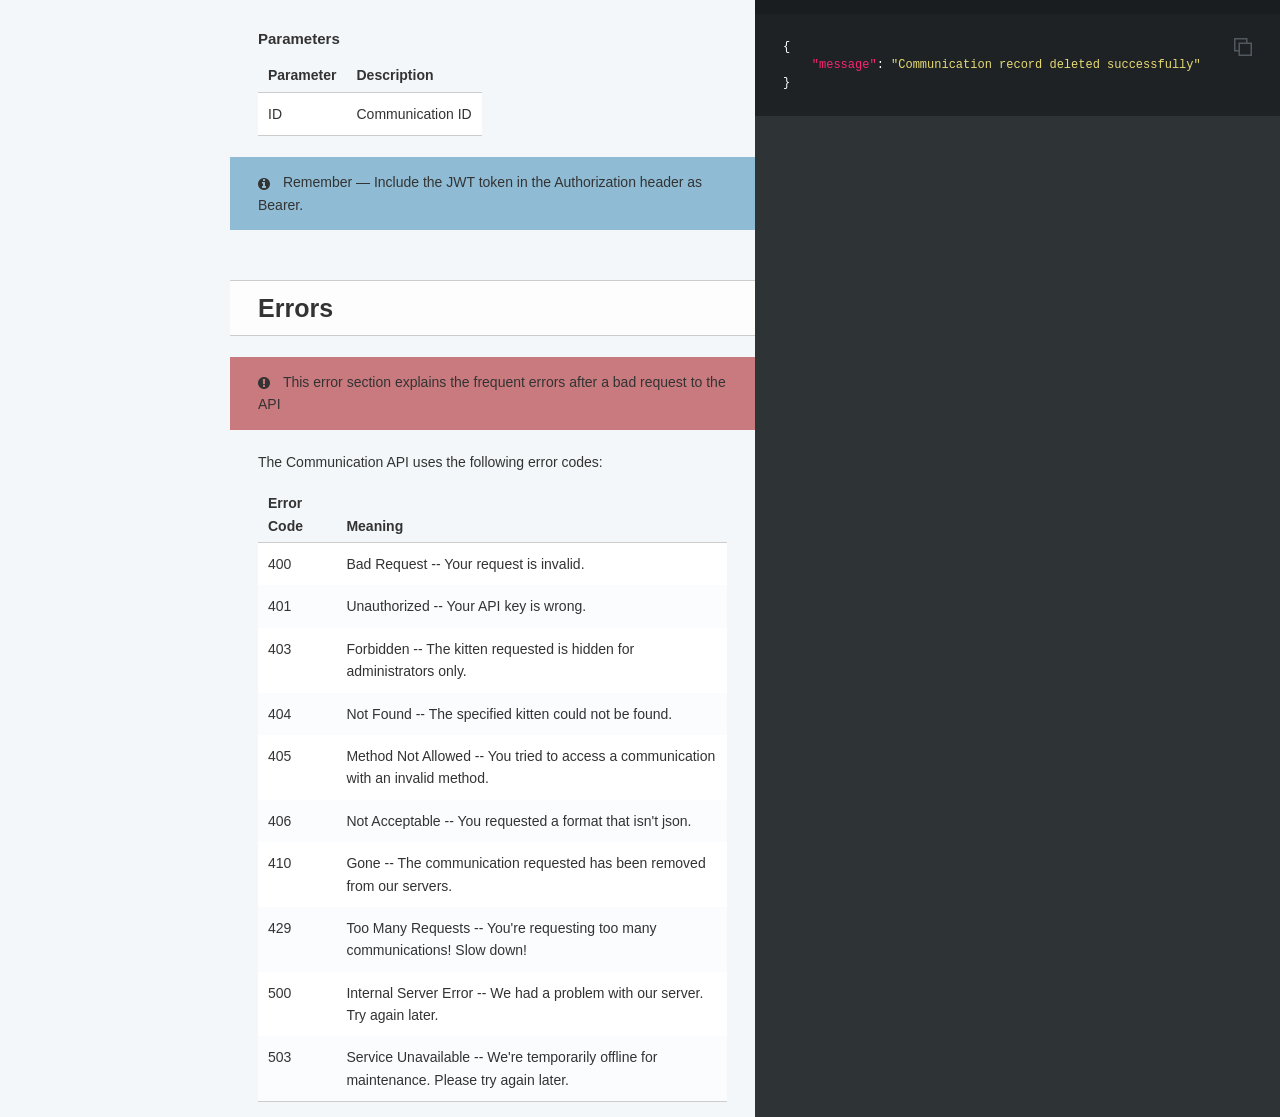
==== commit cdc586e2: "deploy: f0cbdbf54f825a2c3539f30342d5a284ff8efb39" ====
--- a/index.html
+++ b/index.html
@@ -286,8 +286,8 @@
   color: #859900;
 }
     </style>
-    <link href="stylesheets/screen-67e9f95d.css" rel="stylesheet" media="screen" />
-    <link href="stylesheets/print-0a268207.css" rel="stylesheet" media="print" />
+    <link href="stylesheets/screen-f005b3e2.css" rel="stylesheet" media="screen" />
+    <link href="stylesheets/print-95e92141.css" rel="stylesheet" media="print" />
       <script src="javascripts/all-47223a8c.js"></script>
 
     <script>
@@ -297,7 +297,10 @@
 
   <body class="index" data-languages="[&quot;shell&quot;,&quot;ruby&quot;,&quot;python&quot;,&quot;javascript&quot;]">
     <header class="topbar">
-      <img src="images/logo-header-7f4f24d7.png" class="logo" alt="Thruxion" width="198" height="80" />
+      <div class="brand">
+        <img src="images/logo-mark-c9d055f6.png" class="logo" alt="" width="80" height="80" />
+        <span class="brand-name">Thruxion</span>
+      </div>
       <nav class="api-switcher" aria-label="API documentation">
           <a href="index.html" class="active" aria-current="page">Communications API</a>
           <a href="humans.html">Humans API</a>
--- a/stylesheets/screen-f005b3e2.css
+++ b/stylesheets/screen-f005b3e2.css
@@ -0,0 +1 @@
+/*! normalize.css v3.0.2 | MIT License | github.com/necolas/normalize.css */html{font-family:sans-serif;-ms-text-size-adjust:100%;-webkit-text-size-adjust:100%}body{margin:0}article,aside,details,figcaption,figure,footer,header,hgroup,main,menu,nav,section,summary{display:block}audio,canvas,progress,video{display:inline-block;vertical-align:baseline}audio:not([controls]){display:none;height:0}[hidden],template{display:none}a{background-color:transparent}a:active,a:hover{outline:0}abbr[title]{border-bottom:1px dotted}b,strong{font-weight:bold}dfn{font-style:italic}h1{font-size:2em;margin:0.67em 0}mark{background:#ff0;color:#000}small{font-size:80%}sub,sup{font-size:75%;line-height:0;position:relative;vertical-align:baseline}sup{top:-0.5em}sub{bottom:-0.25em}img{border:0}svg:not(:root){overflow:hidden}figure{margin:1em 40px}hr{-webkit-box-sizing:content-box;box-sizing:content-box;height:0}pre{overflow:auto}code,kbd,pre,samp{font-family:monospace, monospace;font-size:1em}button,input,optgroup,select,textarea{color:inherit;font:inherit;margin:0}button{overflow:visible}button,select{text-transform:none}button,html input[type="button"],input[type="reset"],input[type="submit"]{-webkit-appearance:button;cursor:pointer}button[disabled],html input[disabled]{cursor:default}button::-moz-focus-inner,input::-moz-focus-inner{border:0;padding:0}input{line-height:normal}input[type="checkbox"],input[type="radio"]{-webkit-box-sizing:border-box;box-sizing:border-box;padding:0}input[type="number"]::-webkit-inner-spin-button,input[type="number"]::-webkit-outer-spin-button{height:auto}input[type="search"]{-webkit-appearance:textfield;-webkit-box-sizing:content-box;box-sizing:content-box}input[type="search"]::-webkit-search-cancel-button,input[type="search"]::-webkit-search-decoration{-webkit-appearance:none}fieldset{border:1px solid #c0c0c0;margin:0 2px;padding:0.35em 0.625em 0.75em}legend{border:0;padding:0}textarea{overflow:auto}optgroup{font-weight:bold}table{border-collapse:collapse;border-spacing:0}td,th{padding:0}.content h1,.content h2,.content h3,.content h4,.content h5,.content h6,html,body{font-family:-apple-system, BlinkMacSystemFont, "Segoe UI", Roboto, Helvetica, Arial, sans-serif, "Apple Color Emoji", "Segoe UI Emoji", "Segoe UI Symbol";font-size:14px}.content h1,.content h2,.content h3,.content h4,.content h5,.content h6{font-weight:bold}.content code,.content pre{font-family:Consolas, Menlo, Monaco, "Lucida Console", "Liberation Mono", "DejaVu Sans Mono", "Bitstream Vera Sans Mono", "Courier New", monospace, serif;font-size:12px;line-height:1.5}.content code{word-break:break-all;-webkit-hyphens:auto;-ms-hyphens:auto;hyphens:auto}@font-face{font-family:'slate';src:url(../fonts/slate-cfc9d06b.eot?-syv14m);src:url(../fonts/slate-cfc9d06b.eot?#iefix-syv14m) format("embedded-opentype"),url(../fonts/slate.woff2?-syv14m) format("woff2"),url(../fonts/slate.woff?-syv14m) format("woff"),url(../fonts/slate-7b7da4fe.ttf?-syv14m) format("truetype"),url(../fonts/slate-e55b8307.svg?-syv14m#slate) format("svg");font-weight:normal;font-style:normal}.content aside.warning:before,.content aside.notice:before,.content aside.success:before,.toc-wrapper>.search:before{font-family:'slate';speak:none;font-style:normal;font-weight:normal;font-variant:normal;text-transform:none;line-height:1}.content aside.warning:before{content:"\e600"}.content aside.notice:before{content:"\e602"}.content aside.success:before{content:"\e606"}.toc-wrapper>.search:before{content:"\e607"}.lang-selector a::before{content:'';display:inline-block;width:16px;height:16px;margin-right:7px;vertical-align:-3px;background-repeat:no-repeat;background-position:center;background-size:contain}.lang-selector a[data-language-name='shell']::before{background-image:url("data:image/svg+xml,%3Csvg viewBox='0 0 24 24' xmlns='http://www.w3.org/2000/svg'%3E%3Cpath fill='%235FBF3F' d='M21.038,4.9l-7.577-4.498C13.009,0.134,12.505,0,12,0c-0.505,0-1.009,0.134-1.462,0.403L2.961,4.9 C2.057,5.437,1.5,6.429,1.5,7.503v8.995c0,1.073,0.557,2.066,1.462,2.603l7.577,4.497C10.991,23.866,11.495,24,12,24 c0.505,0,1.009-0.134,1.461-0.402l7.577-4.497c0.904-0.537,1.462-1.529,1.462-2.603V7.503C22.5,6.429,21.943,5.437,21.038,4.9z M15.17,18.946l0.013,0.646c0.001,0.078-0.05,0.167-0.111,0.198l-0.383,0.22c-0.061,0.031-0.111-0.007-0.112-0.085L14.57,19.29 c-0.328,0.136-0.66,0.169-0.872,0.084c-0.04-0.016-0.057-0.075-0.041-0.142l0.139-0.584c0.011-0.046,0.036-0.092,0.069-0.121 c0.012-0.011,0.024-0.02,0.036-0.026c0.022-0.011,0.043-0.014,0.062-0.006c0.229,0.077,0.521,0.041,0.802-0.101 c0.357-0.181,0.596-0.545,0.592-0.907c-0.003-0.328-0.181-0.465-0.613-0.468c-0.55,0.001-1.064-0.107-1.072-0.917 c-0.007-0.667,0.34-1.361,0.889-1.8l-0.007-0.652c-0.001-0.08,0.048-0.168,0.111-0.2l0.37-0.236 c0.061-0.031,0.111,0.007,0.112,0.087l0.006,0.653c0.273-0.109,0.511-0.138,0.726-0.088c0.047,0.012,0.067,0.076,0.048,0.151 l-0.144,0.578c-0.011,0.044-0.036,0.088-0.065,0.116c-0.012,0.012-0.025,0.021-0.038,0.028c-0.019,0.01-0.038,0.013-0.057,0.009 c-0.098-0.022-0.332-0.073-0.699,0.113c-0.385,0.195-0.52,0.53-0.517,0.778c0.003,0.297,0.155,0.387,0.681,0.396 c0.7,0.012,1.003,0.318,1.01,1.023C16.105,17.747,15.736,18.491,15.17,18.946z M19.143,17.859c0,0.06-0.008,0.116-0.058,0.145 l-1.916,1.164c-0.05,0.029-0.09,0.004-0.09-0.056v-0.494c0-0.06,0.037-0.093,0.087-0.122l1.887-1.129 c0.05-0.029,0.09-0.004,0.09,0.056V17.859z M20.459,6.797l-7.168,4.427c-0.894,0.523-1.553,1.109-1.553,2.187v8.833 c0,0.645,0.26,1.063,0.66,1.184c-0.131,0.023-0.264,0.039-0.398,0.039c-0.42,0-0.833-0.114-1.197-0.33L3.226,18.64 c-0.741-0.44-1.201-1.261-1.201-2.142V7.503c0-0.881,0.46-1.702,1.201-2.142l7.577-4.498c0.363-0.216,0.777-0.33,1.197-0.33 c0.419,0,0.833,0.114,1.197,0.33l7.577,4.498c0.624,0.371,1.046,1.013,1.164,1.732C21.686,6.557,21.12,6.411,20.459,6.797z'/%3E%3C/svg%3E")}.lang-selector a[data-language-name='ruby']::before{background-image:url("data:image/svg+xml,%3Csvg viewBox='0 0 24 24' xmlns='http://www.w3.org/2000/svg'%3E%3Cpath fill='%23E0443C' d='M20.156.083c3.033.525 3.893 2.598 3.829 4.77L24 4.822 22.635 22.71 4.89 23.926h.016C3.433 23.864.15 23.729 0 19.139l1.645-3 2.819 6.586.503 1.172 2.805-9.144-.03.007.016-.03 9.255 2.956-1.396-5.431-.99-3.9 8.82-.569-.615-.51L16.5 2.114 20.159.073l-.003.01zM0 19.089zM5.13 5.073c3.561-3.533 8.157-5.621 9.922-3.84 1.762 1.777-.105 6.105-3.673 9.636-3.563 3.532-8.103 5.734-9.864 3.957-1.766-1.777.045-6.217 3.612-9.75l.003-.003z'/%3E%3C/svg%3E")}.lang-selector a[data-language-name='python']::before{background-image:url("data:image/svg+xml,%3Csvg viewBox='0 0 24 24' xmlns='http://www.w3.org/2000/svg'%3E%3Cpath fill='%236FA8DC' d='M14.25.18l.9.2.73.26.59.3.45.32.34.34.25.34.16.33.1.3.04.26.02.2-.01.13V8.5l-.05.63-.13.55-.21.46-.26.38-.3.31-.33.25-.35.19-.35.14-.33.1-.3.07-.26.04-.21.02H8.77l-.69.05-.59.14-.5.22-.41.27-.33.32-.27.35-.2.36-.15.37-.1.35-.07.32-.04.27-.02.21v3.06H3.17l-.21-.03-.28-.07-.32-.12-.35-.18-.36-.26-.36-.36-.35-.46-.32-.59-.28-.73-.21-.88-.14-1.05-.05-1.23.06-1.22.16-1.04.24-.87.32-.71.36-.57.4-.44.42-.33.42-.24.4-.16.36-.1.32-.05.24-.01h.16l.06.01h8.16v-.83H6.18l-.01-2.75-.02-.37.05-.34.11-.31.17-.28.25-.26.31-.23.38-.2.44-.18.51-.15.58-.12.64-.1.71-.06.77-.04.84-.02 1.27.05zm-6.3 1.98l-.23.33-.08.41.08.41.23.34.33.22.41.09.41-.09.33-.22.23-.34.08-.41-.08-.41-.23-.33-.33-.22-.41-.09-.41.09zm13.09 3.95l.28.06.32.12.35.18.36.27.36.35.35.47.32.59.28.73.21.88.14 1.04.05 1.23-.06 1.23-.16 1.04-.24.86-.32.71-.36.57-.4.45-.42.33-.42.24-.4.16-.36.09-.32.05-.24.02-.16-.01h-8.22v.82h5.84l.01 2.76.02.36-.05.34-.11.31-.17.29-.25.25-.31.24-.38.2-.44.17-.51.15-.58.13-.64.09-.71.07-.77.04-.84.01-1.27-.04-1.07-.14-.9-.2-.73-.25-.59-.3-.45-.33-.34-.34-.25-.34-.16-.33-.1-.3-.04-.25-.02-.2.01-.13v-5.34l.05-.64.13-.54.21-.46.26-.38.3-.32.33-.24.35-.2.35-.14.33-.1.3-.06.26-.04.21-.02.13-.01h5.84l.69-.05.59-.14.5-.21.41-.28.33-.32.27-.35.2-.36.15-.36.1-.35.07-.32.04-.28.02-.21V6.07h2.09l.14.01zm-6.47 14.25l-.23.33-.08.41.08.41.23.33.33.23.41.08.41-.08.33-.23.23-.33.08-.41-.08-.41-.23-.33-.33-.23-.41-.08-.41.08z'/%3E%3C/svg%3E")}.lang-selector a[data-language-name='javascript']::before{background-image:url("data:image/svg+xml,%3Csvg viewBox='0 0 24 24' xmlns='http://www.w3.org/2000/svg'%3E%3Cpath fill='%23F7DF1E' d='M0 0h24v24H0V0zm22.034 18.276c-.175-1.095-.888-2.015-3.003-2.873-.736-.345-1.554-.585-1.797-1.14-.091-.33-.105-.51-.046-.705.15-.646.915-.84 1.515-.66.39.12.75.42.976.9 1.034-.676 1.034-.676 1.755-1.125-.27-.42-.404-.601-.586-.78-.63-.705-1.469-1.065-2.834-1.034l-.705.089c-.676.165-1.32.525-1.71 1.005-1.14 1.291-.811 3.541.569 4.471 1.365 1.02 3.361 1.244 3.616 2.205.24 1.17-.87 1.545-1.966 1.41-.811-.18-1.26-.586-1.755-1.336l-1.83 1.051c.21.48.45.689.81 1.109 1.74 1.756 6.09 1.666 6.871-1.004.029-.09.24-.705.074-1.65l.046.067zm-8.983-7.245h-2.248c0 1.938-.009 3.864-.009 5.805 0 1.232.063 2.363-.138 2.711-.33.689-1.18.601-1.566.48-.396-.196-.597-.466-.83-.855-.063-.105-.11-.196-.127-.196l-1.825 1.125c.305.63.75 1.172 1.324 1.517.855.51 2.004.675 3.207.405.783-.226 1.458-.691 1.811-1.411.51-.93.402-2.07.397-3.346.012-2.054 0-4.109 0-6.179l.004-.056z'/%3E%3C/svg%3E")}html,body{color:#333;padding:0;margin:0;-webkit-font-smoothing:antialiased;-moz-osx-font-smoothing:grayscale;background-color:#F3F7F9;height:100%;-webkit-text-size-adjust:none}html{scroll-padding-top:56px}.topbar{position:fixed;top:0;left:0;right:0;z-index:200;-webkit-box-sizing:border-box;box-sizing:border-box;height:56px;display:flex;align-items:stretch;background-color:#191D1F;border-bottom:1px solid #000}.topbar .brand{flex:none;display:flex;align-items:center;justify-content:center;-webkit-box-sizing:border-box;box-sizing:border-box;width:230px;gap:10px}.topbar .logo{flex:none;width:40px;height:40px}.topbar .brand-name{font-size:22px;font-weight:600;letter-spacing:0.14em;text-transform:uppercase;color:#F4EFDB;white-space:nowrap;margin-right:-0.14em}.api-switcher{display:flex;align-items:stretch;min-width:0;overflow-x:auto;font-size:13px;font-weight:bold}.api-switcher a{display:flex;align-items:center;flex:none;padding:0 20px;color:#9DAAB6;text-decoration:none;white-space:nowrap;border-bottom:3px solid transparent;-webkit-transition:background-color 130ms linear, color 130ms linear;transition:background-color 130ms linear, color 130ms linear}.api-switcher a:hover,.api-switcher a:focus{color:#fff;background-color:#1E2224;outline:0}.api-switcher a.active{color:#fff;background-color:#2E3336;border-bottom-color:#0F75D4}#toc>ul>li>a>span{float:right;background-color:#2484FF;border-radius:40px;width:20px}.toc-wrapper{-webkit-transition:left 0.3s ease-in-out;transition:left 0.3s ease-in-out;overflow-y:auto;overflow-x:hidden;position:fixed;z-index:30;top:56px;left:0;bottom:0;width:230px;background-color:#2E3336;font-size:13px;font-weight:bold}.toc-wrapper .lang-selector{display:none}.toc-wrapper .lang-selector a{padding-top:0.5em;padding-bottom:0.5em}.toc-wrapper>.search{position:relative}.toc-wrapper>.search input{background:#2E3336;border-width:0 0 1px 0;border-color:#666;padding:6px 0 6px 20px;-webkit-box-sizing:border-box;box-sizing:border-box;margin:10px 15px;width:200px;outline:none;color:#fff;border-radius:0}.toc-wrapper>.search:before{position:absolute;top:17px;left:15px;color:#fff}.toc-wrapper .search-results{margin-top:0;-webkit-box-sizing:border-box;box-sizing:border-box;height:0;overflow-y:auto;overflow-x:hidden;-webkit-transition-property:height, margin;transition-property:height, margin;-webkit-transition-duration:180ms;transition-duration:180ms;-webkit-transition-timing-function:ease-in-out;transition-timing-function:ease-in-out;background:#1E2224}.toc-wrapper .search-results.visible{height:30%;margin-bottom:1em}.toc-wrapper .search-results li{margin:1em 15px;line-height:1}.toc-wrapper .search-results a{color:#fff;text-decoration:none}.toc-wrapper .search-results a:hover{text-decoration:underline}.toc-wrapper ul,.toc-wrapper li{list-style:none;margin:0;padding:0;line-height:28px}.toc-wrapper li{color:#fff;-webkit-transition-property:background;transition-property:background;-webkit-transition-timing-function:linear;transition-timing-function:linear;-webkit-transition-duration:200ms;transition-duration:200ms}.toc-wrapper .toc-link.active{background-color:#0F75D4;color:#fff}.toc-wrapper .toc-link.active-parent{background-color:#1E2224;color:#fff}.toc-wrapper .toc-list-h2{display:none;background-color:#1E2224;font-weight:500}.toc-wrapper .toc-h2{padding-left:25px;font-size:12px}.toc-wrapper .toc-footer{padding:1em 0;margin-top:1em;border-top:1px dashed #666}.toc-wrapper .toc-footer li,.toc-wrapper .toc-footer a{color:#fff;text-decoration:none}.toc-wrapper .toc-footer a:hover{text-decoration:underline}.toc-wrapper .toc-footer li{font-size:0.8em;line-height:1.7;text-decoration:none}.toc-link,.toc-footer li{padding:0 15px 0 15px;display:block;overflow-x:hidden;white-space:nowrap;text-overflow:ellipsis;text-decoration:none;color:#fff;-webkit-transition-property:background;transition-property:background;-webkit-transition-timing-function:linear;transition-timing-function:linear;-webkit-transition-duration:130ms;transition-duration:130ms}#nav-button{padding:0 1.5em 5em 0;display:none;position:fixed;top:0;left:0;z-index:100;color:#000;text-decoration:none;font-weight:bold;opacity:0.7;line-height:16px;-webkit-transition:left 0.3s ease-in-out;transition:left 0.3s ease-in-out}#nav-button span{display:block;padding:6px 6px 6px;background-color:rgba(243,247,249,0.7);-webkit-transform-origin:0 0;transform-origin:0 0;-webkit-transform:rotate(-90deg) translate(-100%, 0);transform:rotate(-90deg) translate(-100%, 0);border-radius:0 0 0 5px}#nav-button img{height:16px;vertical-align:bottom}#nav-button:hover{opacity:1}#nav-button.open{left:230px}.page-wrapper{margin-left:230px;position:relative;z-index:10;background-color:#F3F7F9;min-height:100%;padding-top:56px;padding-bottom:1px}.page-wrapper .dark-box{width:50%;background-color:#2E3336;position:absolute;right:0;top:0;bottom:0}.page-wrapper .lang-selector{position:fixed;top:56px;z-index:50;border-bottom:5px solid #2E3336}.lang-selector{display:flex;background-color:#1E2224;width:100%;font-weight:bold;overflow-x:auto}.lang-selector a{display:inline;color:#fff;text-decoration:none;padding:0 10px;line-height:30px;outline:0}.lang-selector a:active,.lang-selector a:focus{background-color:#111;color:#fff}.lang-selector a.active{background-color:#2E3336;color:#fff}.lang-selector:after{content:'';clear:both;display:block}.content{-webkit-transform:translateZ(0);position:relative;z-index:30}.content:after{content:'';display:block;clear:both}.content>h1,.content>h2,.content>h3,.content>h4,.content>h5,.content>h6,.content>p,.content>table,.content>ul,.content>ol,.content>aside,.content>dl{margin-right:50%;padding:0 28px;-webkit-box-sizing:border-box;box-sizing:border-box;display:block}.content>ul,.content>ol{padding-left:43px}.content>h1,.content>h2,.content>div{clear:both}.content h1{font-size:25px;padding-top:0.5em;padding-bottom:0.5em;margin-bottom:21px;margin-top:2em;border-top:1px solid #ccc;border-bottom:1px solid #ccc;background-color:#fdfdfd}.content h1:first-child,.content div:first-child+h1{border-top-width:0;margin-top:0}.content h2{font-size:19px;margin-top:4em;margin-bottom:0;border-top:1px solid #ccc;padding-top:1.2em;padding-bottom:1.2em;background-image:-webkit-gradient(linear, left top, left bottom, from(rgba(255,255,255,0.2)), to(rgba(255,255,255,0)));background-image:linear-gradient(to bottom, rgba(255,255,255,0.2), rgba(255,255,255,0))}.content h1+h2,.content h1+div+h2{margin-top:-21px;border-top:none}.content h3,.content h4,.content h5,.content h6{font-size:15px;margin-top:2.5em;margin-bottom:0.8em}.content h4,.content h5,.content h6{font-size:10px}.content hr{margin:2em 0;border-top:2px solid #2E3336;border-bottom:2px solid #F3F7F9}.content table{margin-bottom:1em;overflow:auto}.content table th,.content table td{text-align:left;vertical-align:top;line-height:1.6}.content table th code,.content table td code{white-space:nowrap}.content table th{padding:5px 10px;border-bottom:1px solid #ccc;vertical-align:bottom}.content table td{padding:10px}.content table tr:last-child{border-bottom:1px solid #ccc}.content table tr:nth-child(odd)>td{background-color:white}.content table tr:nth-child(even)>td{background-color:#fbfcfd}.content dt{font-weight:bold}.content dd{margin-left:15px}.content p,.content li,.content dt,.content dd{line-height:1.6;margin-top:0}.content img{max-width:100%}.content code{background-color:rgba(0,0,0,0.05);padding:3px;border-radius:3px}.content pre>code{background-color:transparent;padding:0}.content aside{padding-top:1em;padding-bottom:1em;margin-top:1.5em;margin-bottom:1.5em;background:#8fbcd4;line-height:1.6}.content aside.warning{background-color:#c97a7e}.content aside.success{background-color:#6ac174}.content aside:before{vertical-align:middle;padding-right:0.5em;font-size:14px}.content .search-highlight{padding:2px;margin:-3px;border-radius:4px;border:1px solid #F7E633;background:-webkit-gradient(linear, right bottom, left top, from(#F7E633), to(#F1D32F));background:linear-gradient(to top left, #F7E633 0%, #F1D32F 100%)}.content>div.highlight{clear:none}.content pre,.content blockquote{background-color:#1E2224;color:#fff;margin:0;width:50%;float:right;clear:right;-webkit-box-sizing:border-box;box-sizing:border-box}.content pre>p,.content blockquote>p{margin:0}.content pre a,.content blockquote a{color:#fff;text-decoration:none;border-bottom:dashed 1px #ccc}.content pre{padding-top:2em;padding-bottom:2em;padding:2em 28px}.content blockquote>p{background-color:#191D1F;padding:13px 2em;color:#eee}@media (max-width: 930px){.toc-wrapper{left:-230px}.toc-wrapper.open{left:0}.page-wrapper{margin-left:0}#nav-button{display:block;top:56px}.topbar .brand{width:auto;padding:0 15px}.toc-link{padding-top:0.3em;padding-bottom:0.3em}}@media (max-width: 700px){.topbar .brand{padding-right:8px}.topbar .brand-name{display:none}.api-switcher{font-size:12px}.api-switcher a{padding:0 12px}.dark-box{display:none}.content>h1,.content>h2,.content>h3,.content>h4,.content>h5,.content>h6,.content>p,.content>table,.content>ul,.content>ol,.content>aside,.content>dl{margin-right:0}.toc-wrapper .lang-selector{display:block}.page-wrapper .lang-selector{display:none}.content pre,.content blockquote{width:auto;float:none}.content>pre+h1,.content>blockquote+h1,.content>pre+h2,.content>blockquote+h2,.content>pre+h3,.content>blockquote+h3,.content>pre+h4,.content>blockquote+h4,.content>pre+h5,.content>blockquote+h5,.content>pre+h6,.content>blockquote+h6,.content>pre+p,.content>blockquote+p,.content>pre+table,.content>blockquote+table,.content>pre+ul,.content>blockquote+ul,.content>pre+ol,.content>blockquote+ol,.content>pre+aside,.content>blockquote+aside,.content>pre+dl,.content>blockquote+dl{margin-top:28px}.highlight+p{margin-top:20px}}.highlight .c,.highlight .cm,.highlight .c1,.highlight .cs{color:#909090}.highlight,.highlight .w{background-color:#1E2224}.copy-clipboard{float:right;fill:#9DAAB6;cursor:pointer;opacity:0.4;height:18px;width:18px}.copy-clipboard:hover{opacity:0.8}
--- a/stylesheets/print-95e92141.css
+++ b/stylesheets/print-95e92141.css
@@ -0,0 +1 @@
+/*! normalize.css v3.0.2 | MIT License | github.com/necolas/normalize.css */html{font-family:sans-serif;-ms-text-size-adjust:100%;-webkit-text-size-adjust:100%}body{margin:0}article,aside,details,figcaption,figure,footer,header,hgroup,main,menu,nav,section,summary{display:block}audio,canvas,progress,video{display:inline-block;vertical-align:baseline}audio:not([controls]){display:none;height:0}[hidden],template{display:none}a{background-color:transparent}a:active,a:hover{outline:0}abbr[title]{border-bottom:1px dotted}b,strong{font-weight:bold}dfn{font-style:italic}h1{font-size:2em;margin:0.67em 0}mark{background:#ff0;color:#000}small{font-size:80%}sub,sup{font-size:75%;line-height:0;position:relative;vertical-align:baseline}sup{top:-0.5em}sub{bottom:-0.25em}img{border:0}svg:not(:root){overflow:hidden}figure{margin:1em 40px}hr{-webkit-box-sizing:content-box;box-sizing:content-box;height:0}pre{overflow:auto}code,kbd,pre,samp{font-family:monospace, monospace;font-size:1em}button,input,optgroup,select,textarea{color:inherit;font:inherit;margin:0}button{overflow:visible}button,select{text-transform:none}button,html input[type="button"],input[type="reset"],input[type="submit"]{-webkit-appearance:button;cursor:pointer}button[disabled],html input[disabled]{cursor:default}button::-moz-focus-inner,input::-moz-focus-inner{border:0;padding:0}input{line-height:normal}input[type="checkbox"],input[type="radio"]{-webkit-box-sizing:border-box;box-sizing:border-box;padding:0}input[type="number"]::-webkit-inner-spin-button,input[type="number"]::-webkit-outer-spin-button{height:auto}input[type="search"]{-webkit-appearance:textfield;-webkit-box-sizing:content-box;box-sizing:content-box}input[type="search"]::-webkit-search-cancel-button,input[type="search"]::-webkit-search-decoration{-webkit-appearance:none}fieldset{border:1px solid #c0c0c0;margin:0 2px;padding:0.35em 0.625em 0.75em}legend{border:0;padding:0}textarea{overflow:auto}optgroup{font-weight:bold}table{border-collapse:collapse;border-spacing:0}td,th{padding:0}.content h1,.content h2,.content h3,.content h4,body{font-family:-apple-system, BlinkMacSystemFont, "Segoe UI", Roboto, Helvetica, Arial, sans-serif, "Apple Color Emoji", "Segoe UI Emoji", "Segoe UI Symbol";font-size:14px}.content h1,.content h2,.content h3,.content h4{font-weight:bold}.content pre,.content code{font-family:Consolas, Menlo, Monaco, "Lucida Console", "Liberation Mono", "DejaVu Sans Mono", "Bitstream Vera Sans Mono", "Courier New", monospace, serif;font-size:12px;line-height:1.5}.content pre,.content code{word-break:break-all;-webkit-hyphens:auto;-ms-hyphens:auto;hyphens:auto}@font-face{font-family:'slate';src:url(../fonts/slate-cfc9d06b.eot?-syv14m);src:url(../fonts/slate-cfc9d06b.eot?#iefix-syv14m) format("embedded-opentype"),url(../fonts/slate.woff2?-syv14m) format("woff2"),url(../fonts/slate.woff?-syv14m) format("woff"),url(../fonts/slate-7b7da4fe.ttf?-syv14m) format("truetype"),url(../fonts/slate-e55b8307.svg?-syv14m#slate) format("svg");font-weight:normal;font-style:normal}.content aside.warning:before,.content aside.notice:before,.content aside.success:before{font-family:'slate';speak:none;font-style:normal;font-weight:normal;font-variant:normal;text-transform:none;line-height:1}.content aside.warning:before{content:"\e600"}.content aside.notice:before{content:"\e602"}.content aside.success:before{content:"\e606"}.tocify,.toc-footer,.lang-selector,.search,#nav-button,.api-switcher{display:none}.topbar .logo{width:40px;height:40px}.topbar .brand-name{color:#333}.tocify-wrapper>img{margin:0 auto;display:block}.content{font-size:12px}.content pre,.content code{border:1px solid #999;border-radius:5px;font-size:0.8em}.content pre code{border:0}.content pre{padding:1.3em}.content code{padding:0.2em}.content table{border:1px solid #999}.content table tr{border-bottom:1px solid #999}.content table td,.content table th{padding:0.7em}.content p{line-height:1.5}.content a{text-decoration:none;color:#000}.content h1{font-size:2.5em;padding-top:0.5em;padding-bottom:0.5em;margin-top:1em;margin-bottom:21px;border:2px solid #ccc;border-width:2px 0;text-align:center}.content h2{font-size:1.8em;margin-top:2em;border-top:2px solid #ccc;padding-top:0.8em}.content h1+h2,.content h1+div+h2{border-top:none;padding-top:0;margin-top:0}.content h3,.content h4{font-size:0.8em;margin-top:1.5em;margin-bottom:0.8em;text-transform:uppercase}.content h5,.content h6{text-transform:uppercase}.content aside{padding:1em;border:1px solid #ccc;border-radius:5px;margin-top:1.5em;margin-bottom:1.5em;line-height:1.6}.content aside:before{vertical-align:middle;padding-right:0.5em;font-size:14px}@media print{.copy-clipboard{display:none}}
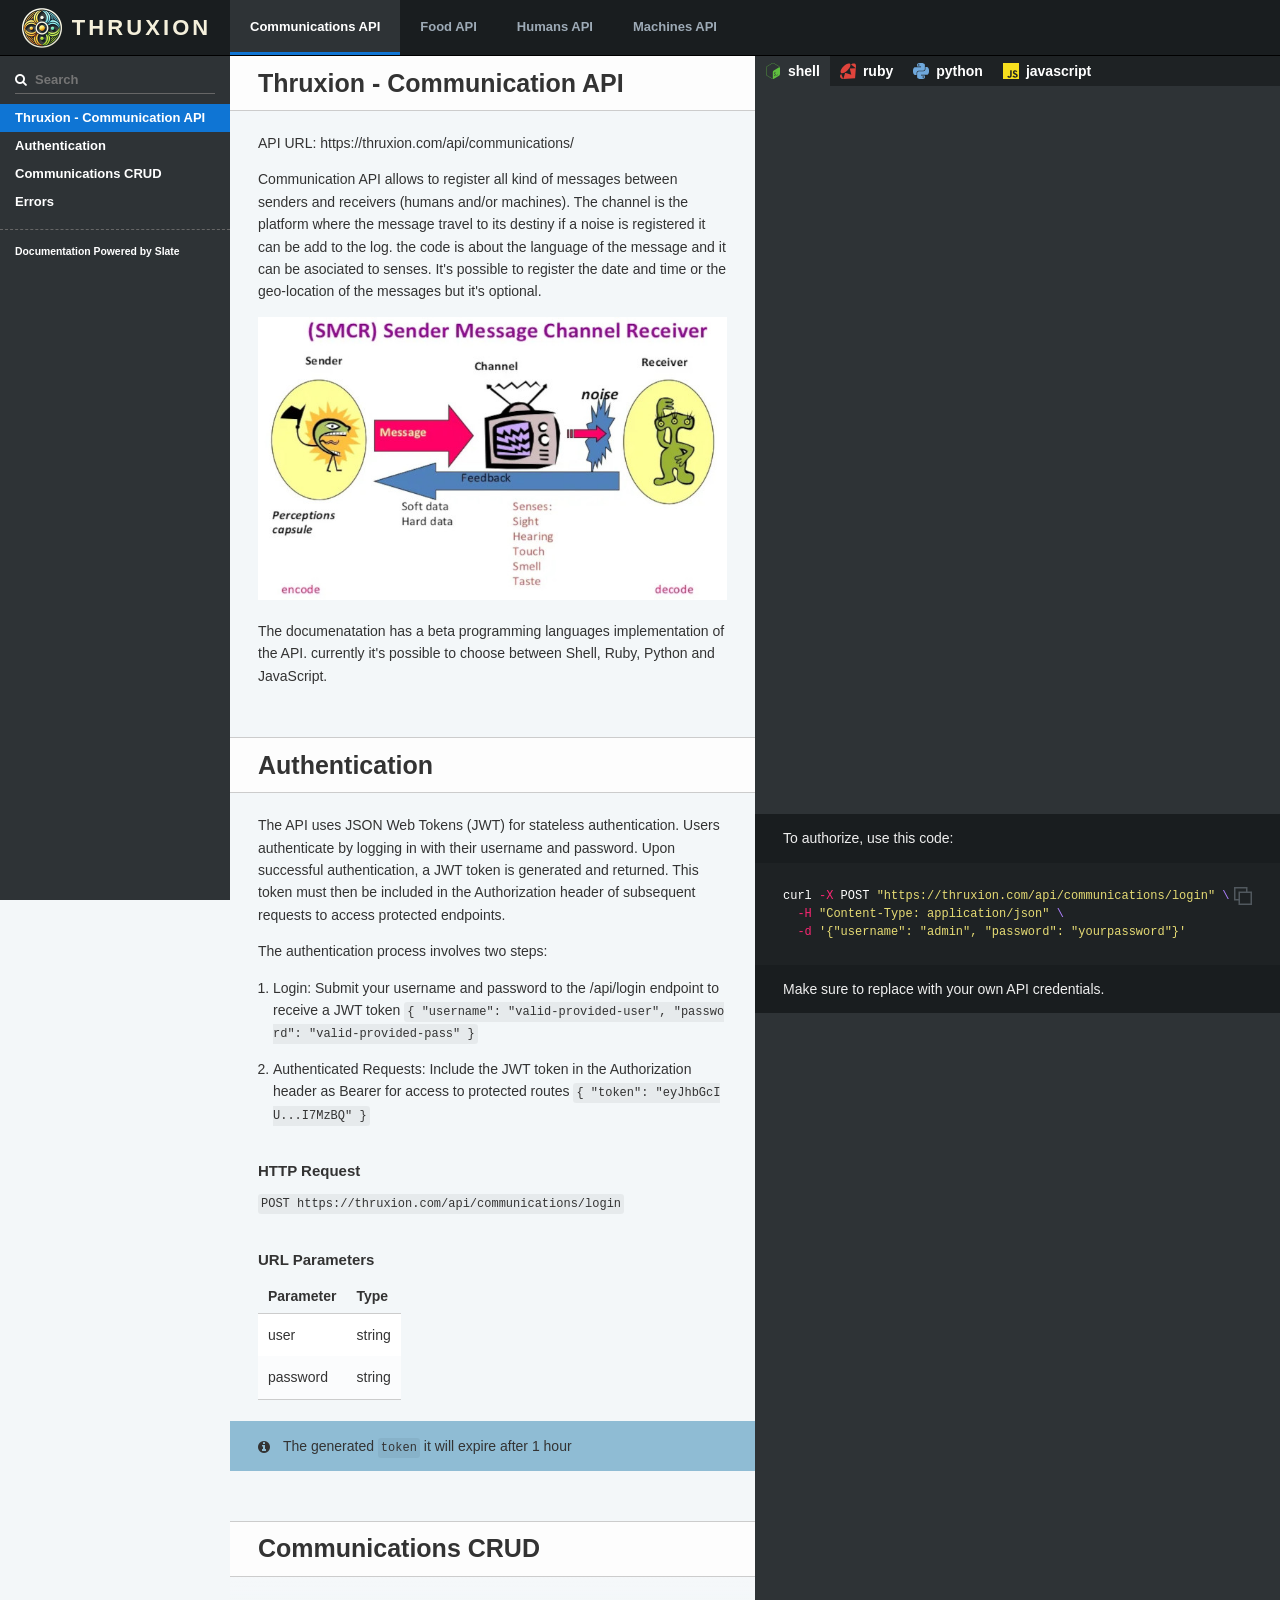
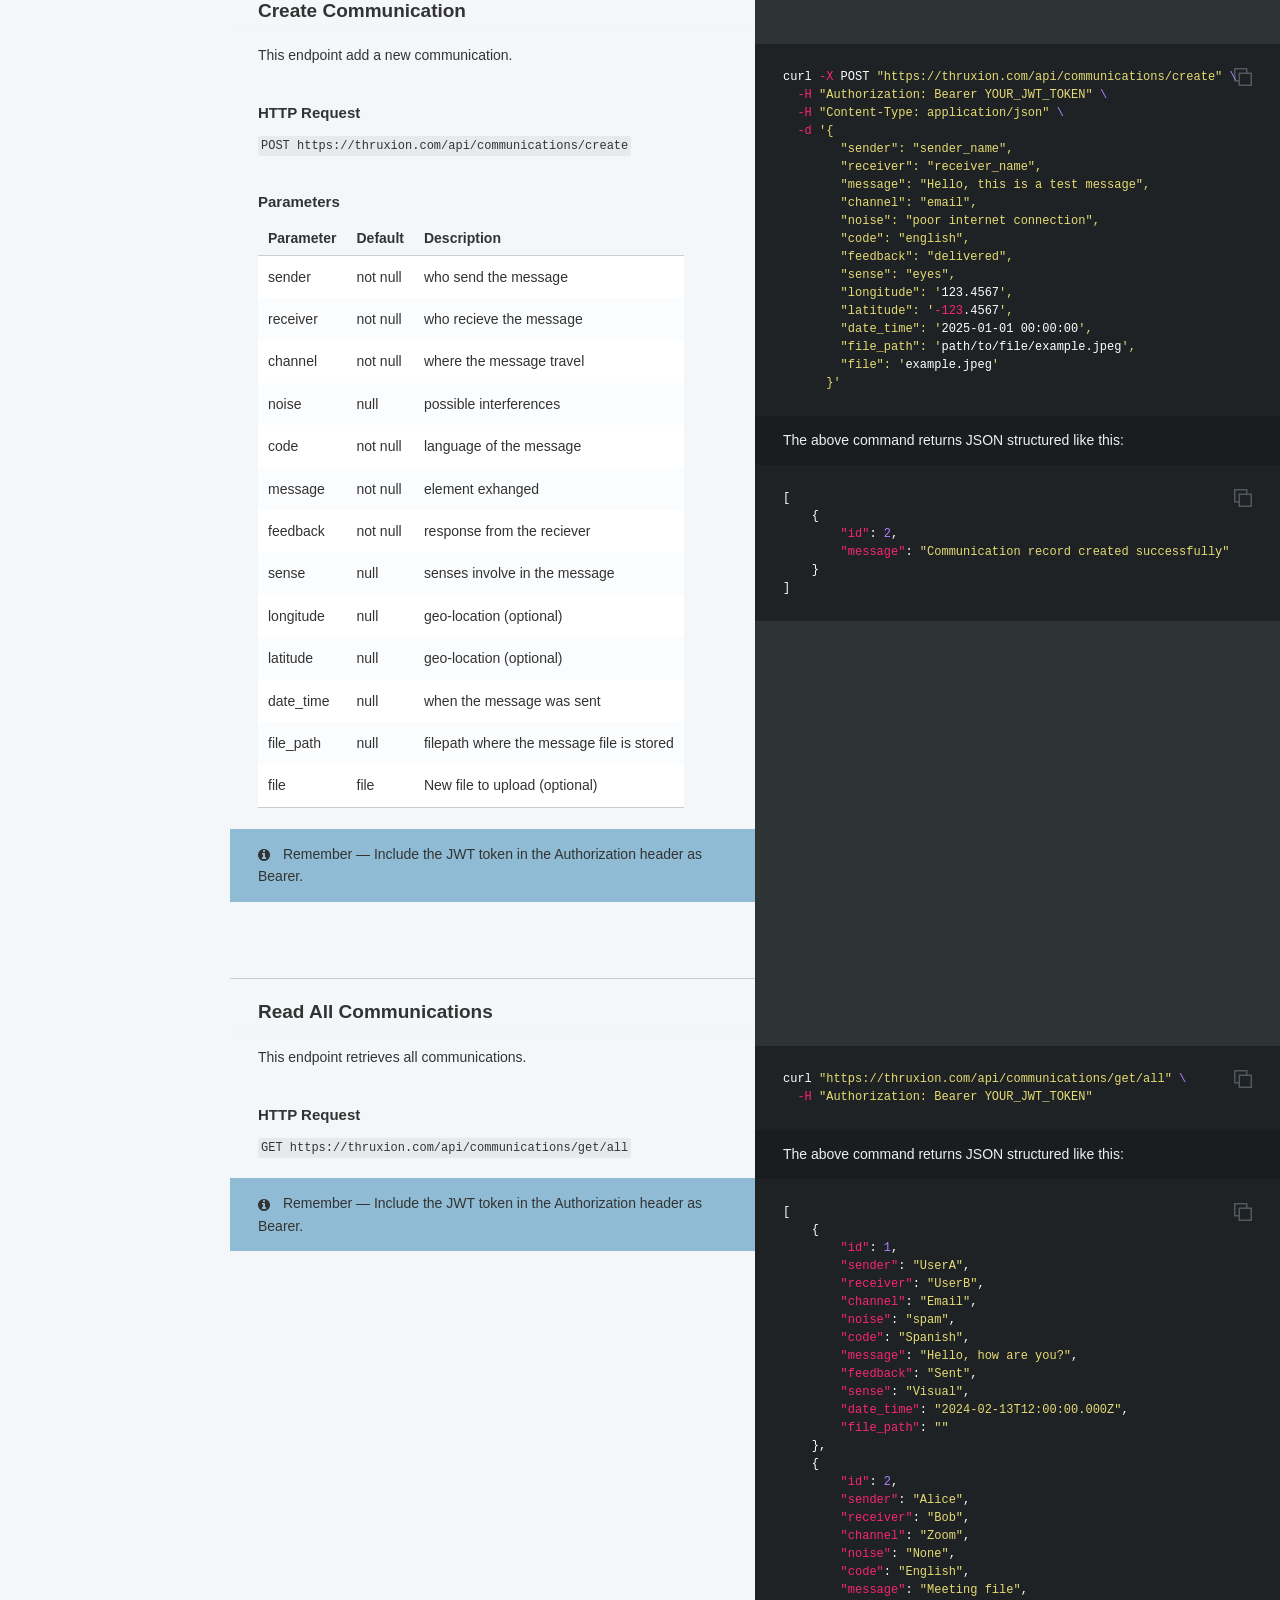
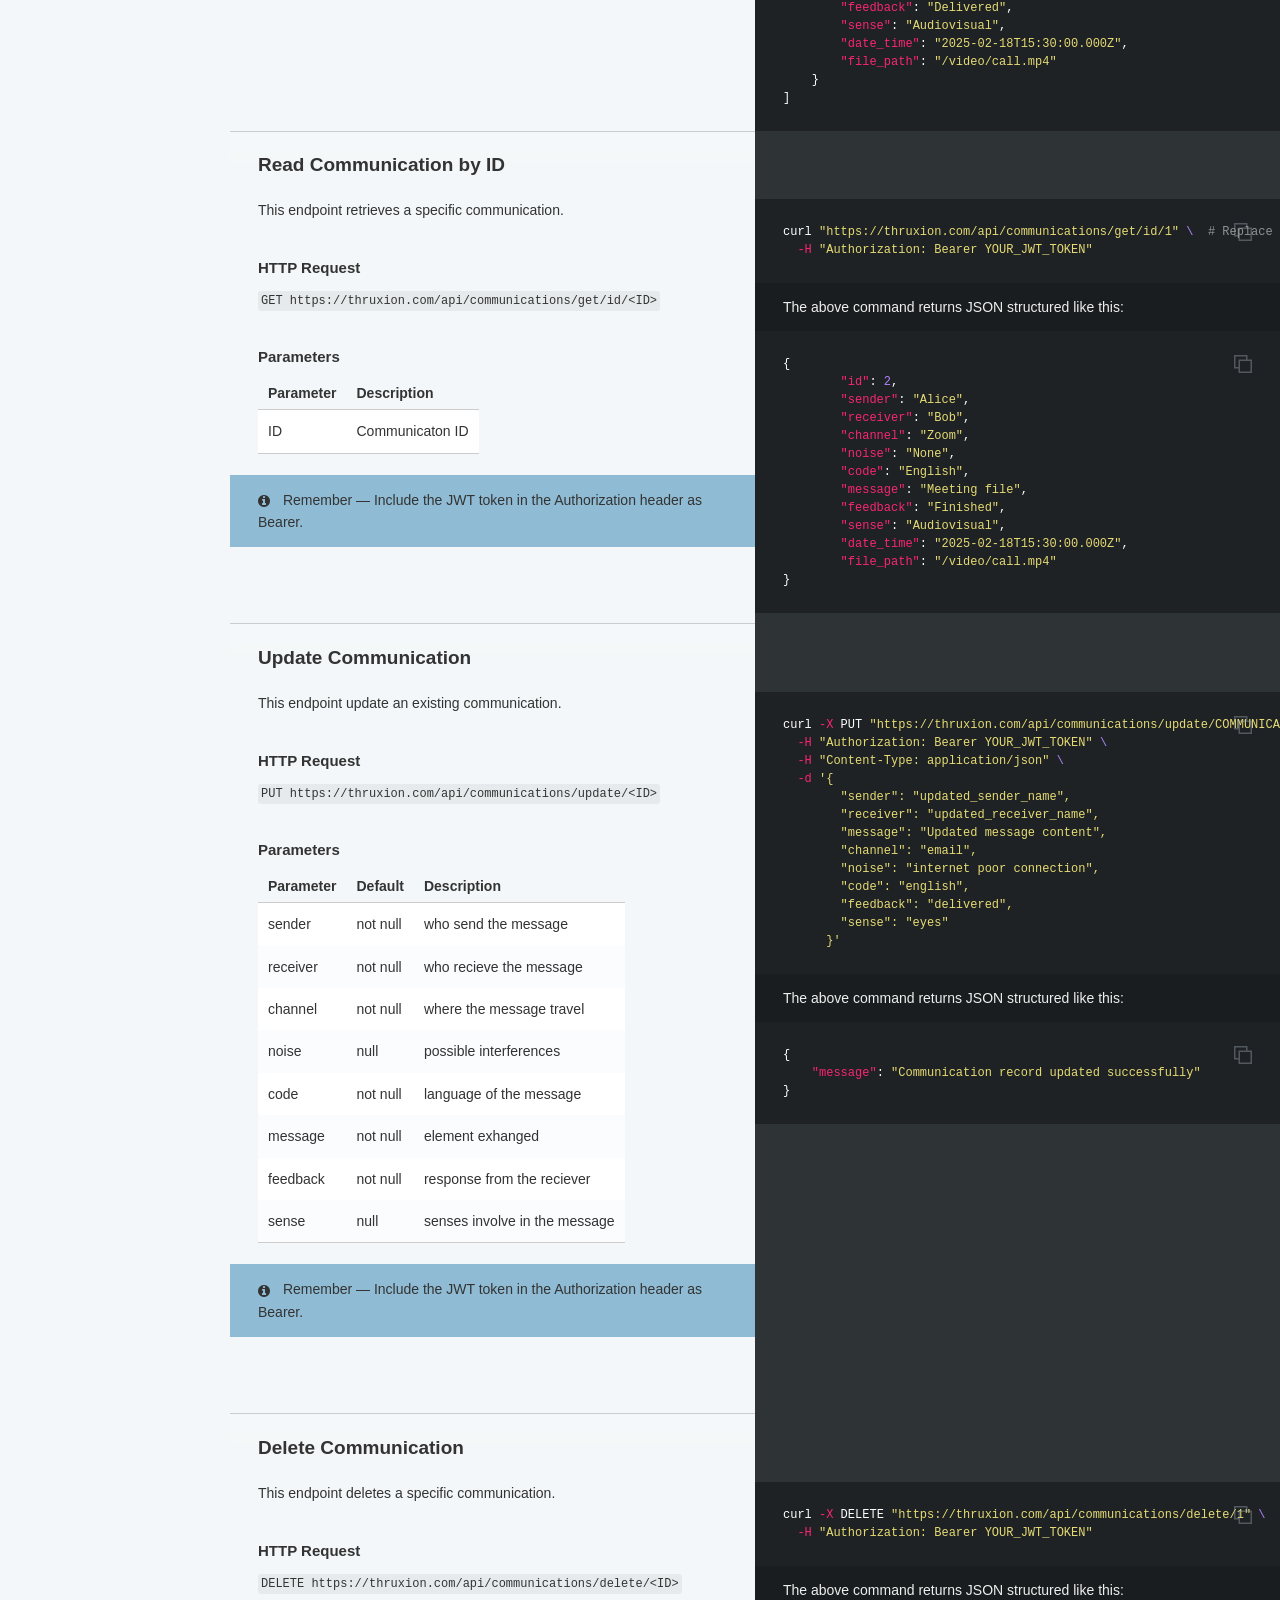
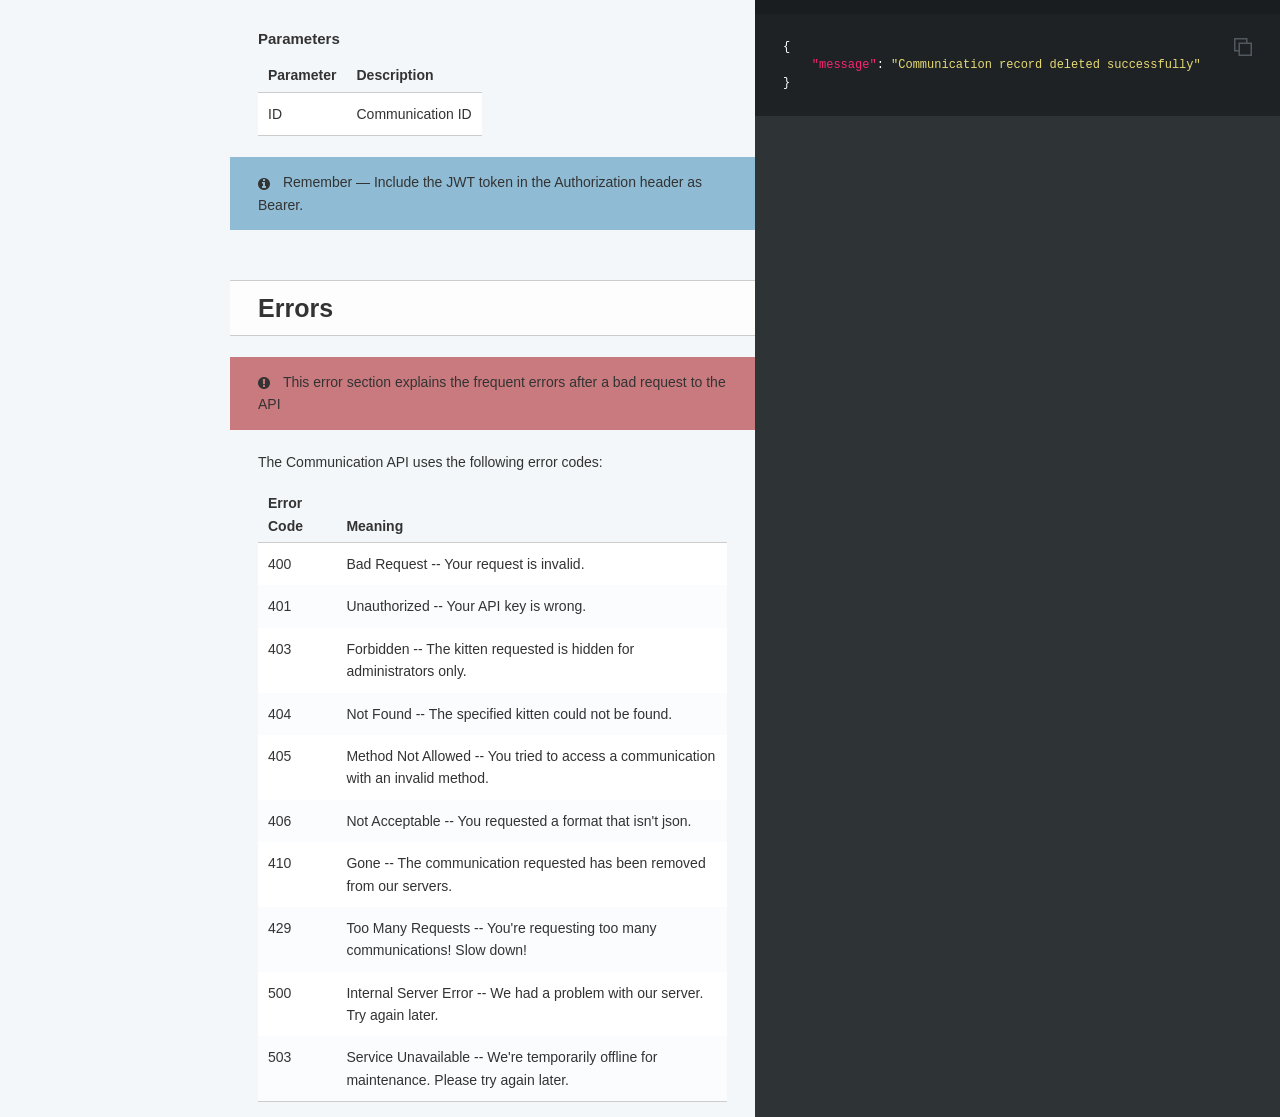
==== commit 56cc3b28: "deploy: 9eeee4a5ff419335d234e98f8a08749f6baabff2" ====
--- a/index.html
+++ b/index.html
@@ -303,7 +303,9 @@
       </div>
       <nav class="api-switcher" aria-label="API documentation">
           <a href="index.html" class="active" aria-current="page">Communications API</a>
+          <a href="foods.html">Food API</a>
           <a href="humans.html">Humans API</a>
+          <a href="machines.html">Machines API</a>
       </nav>
     </header>
     <a href="#" id="nav-button">
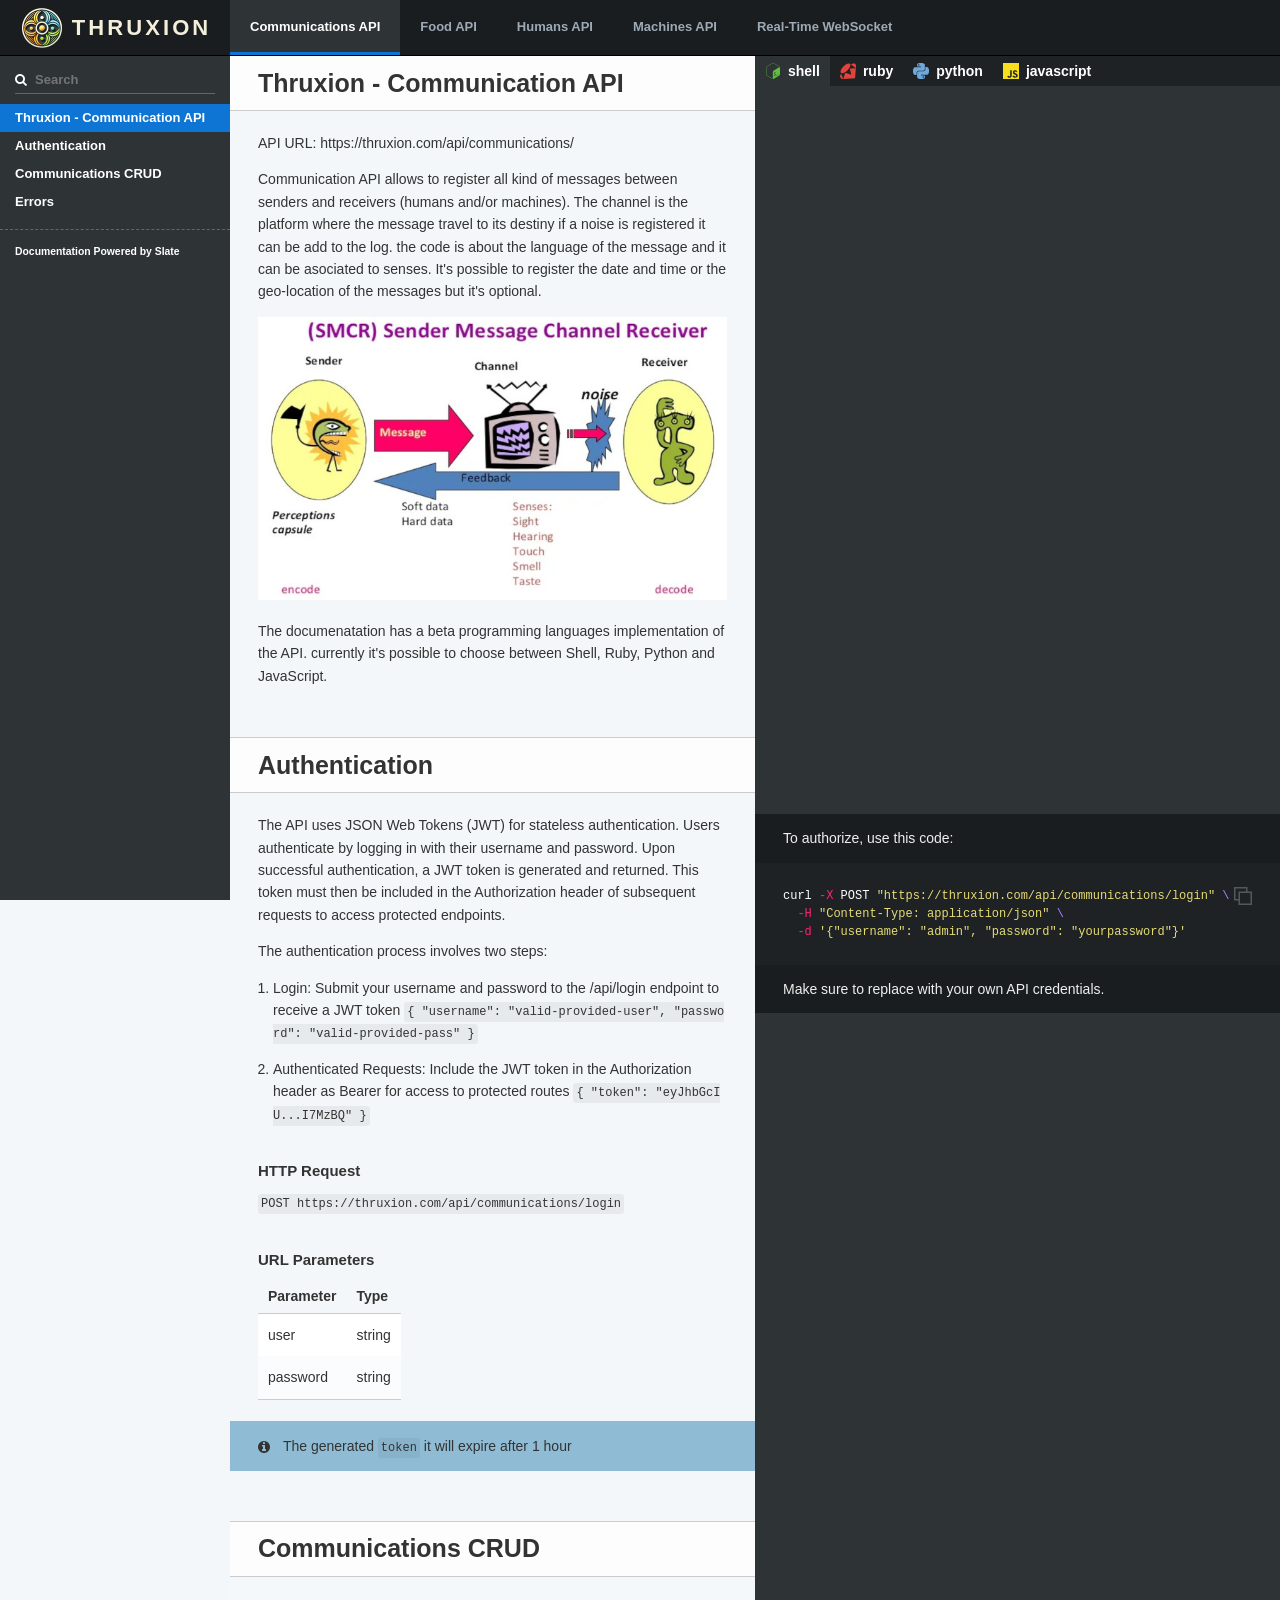
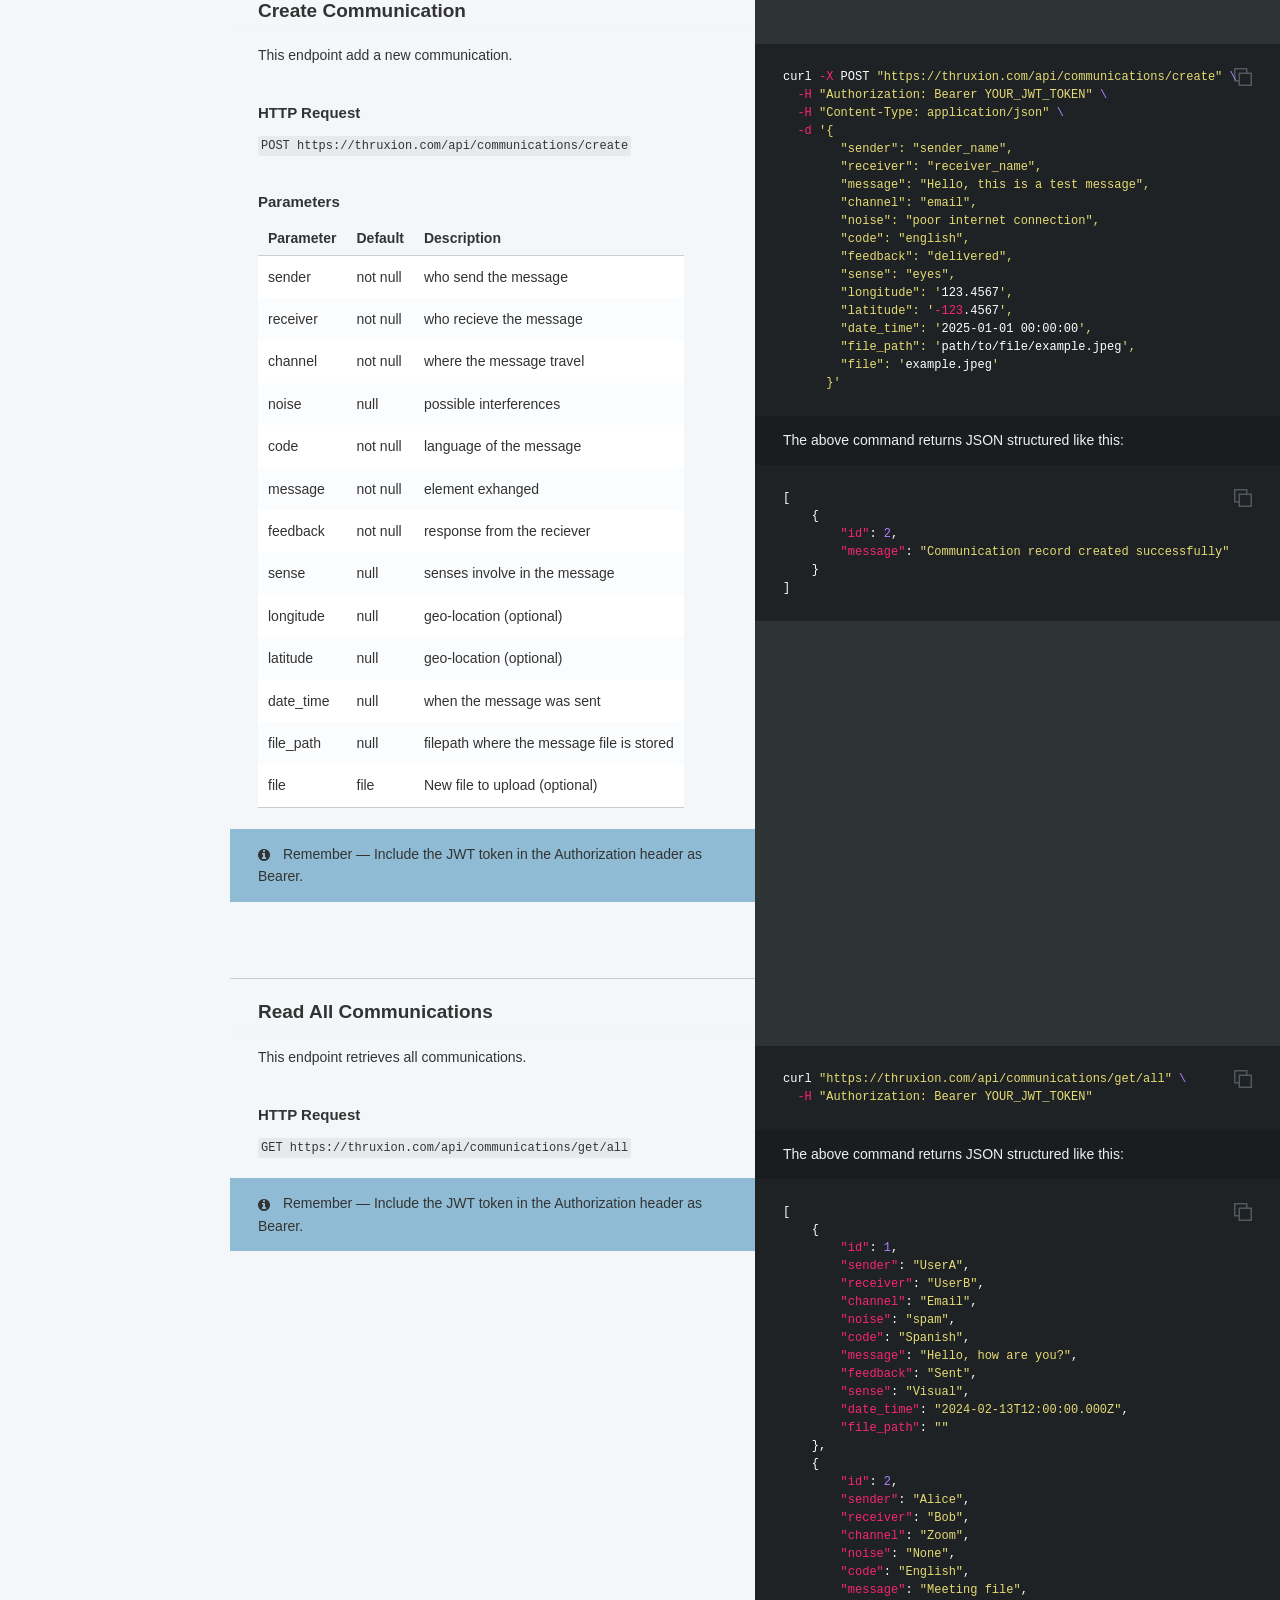
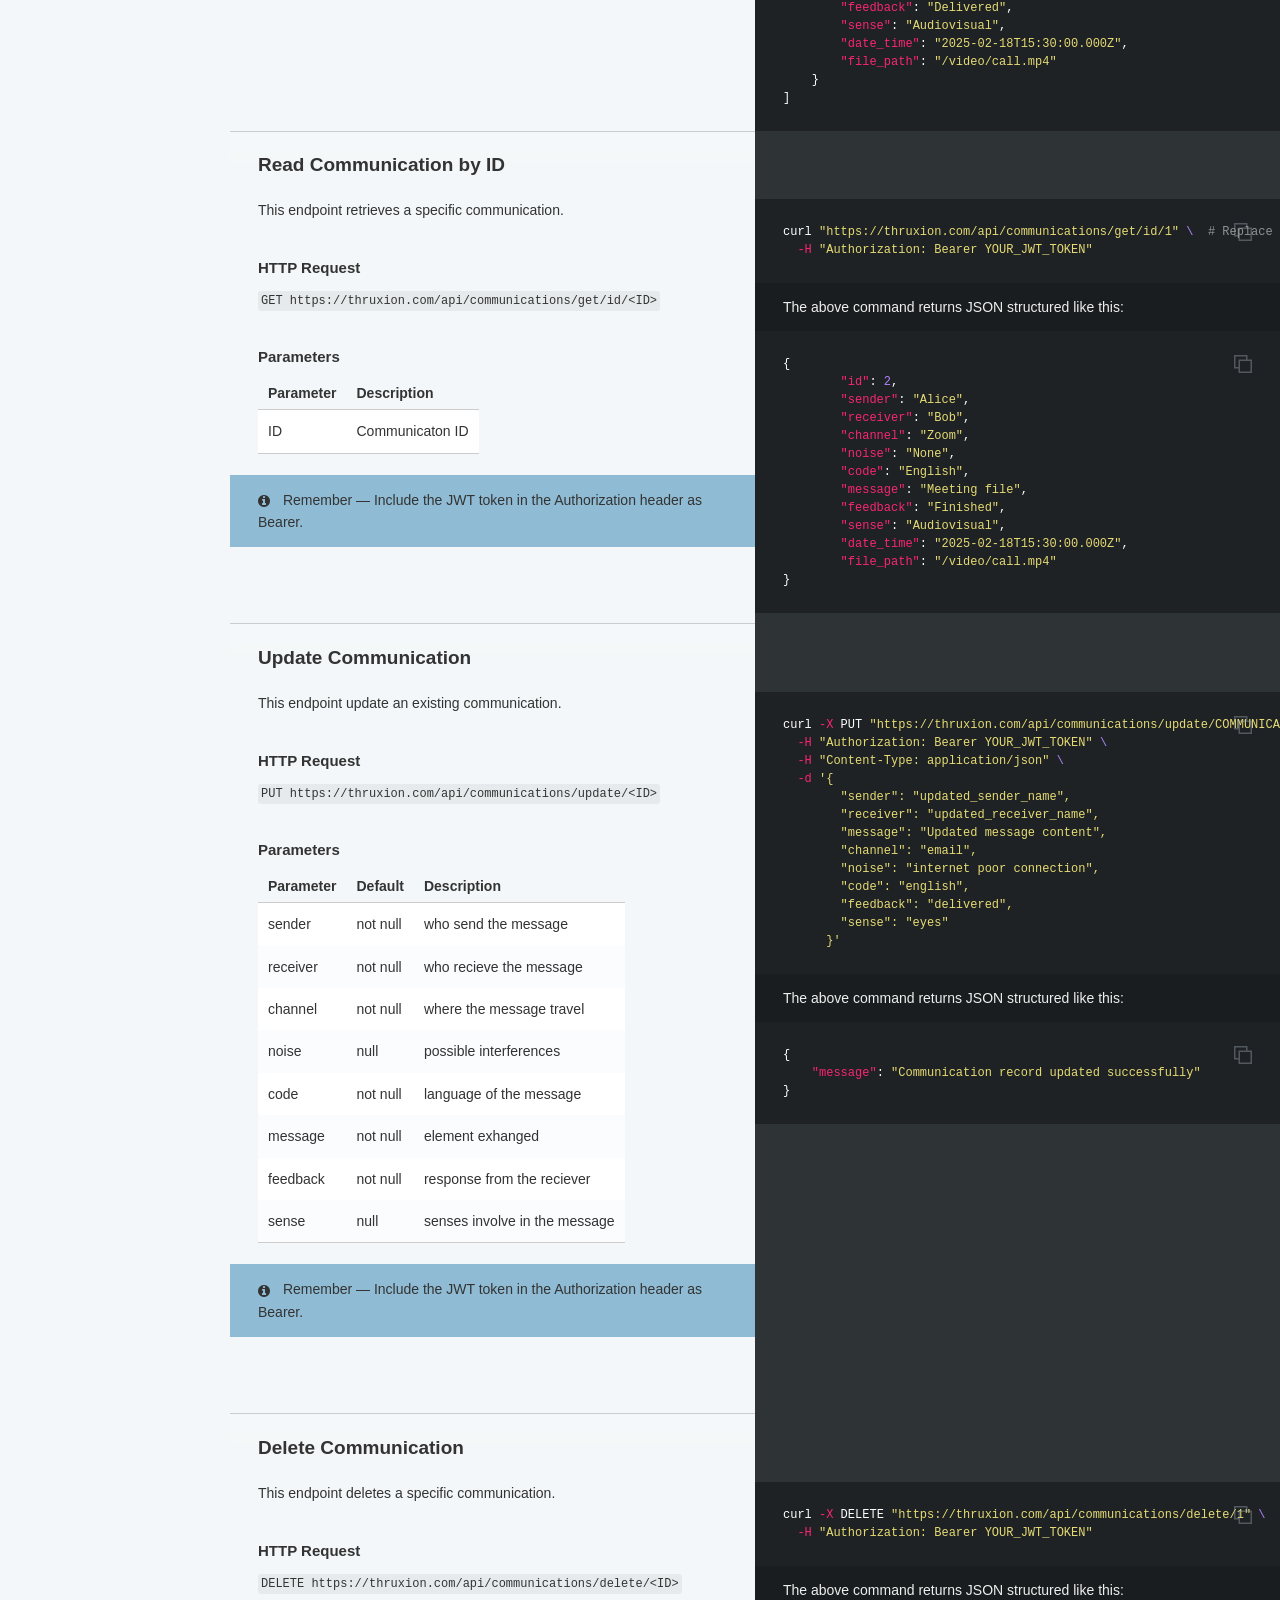
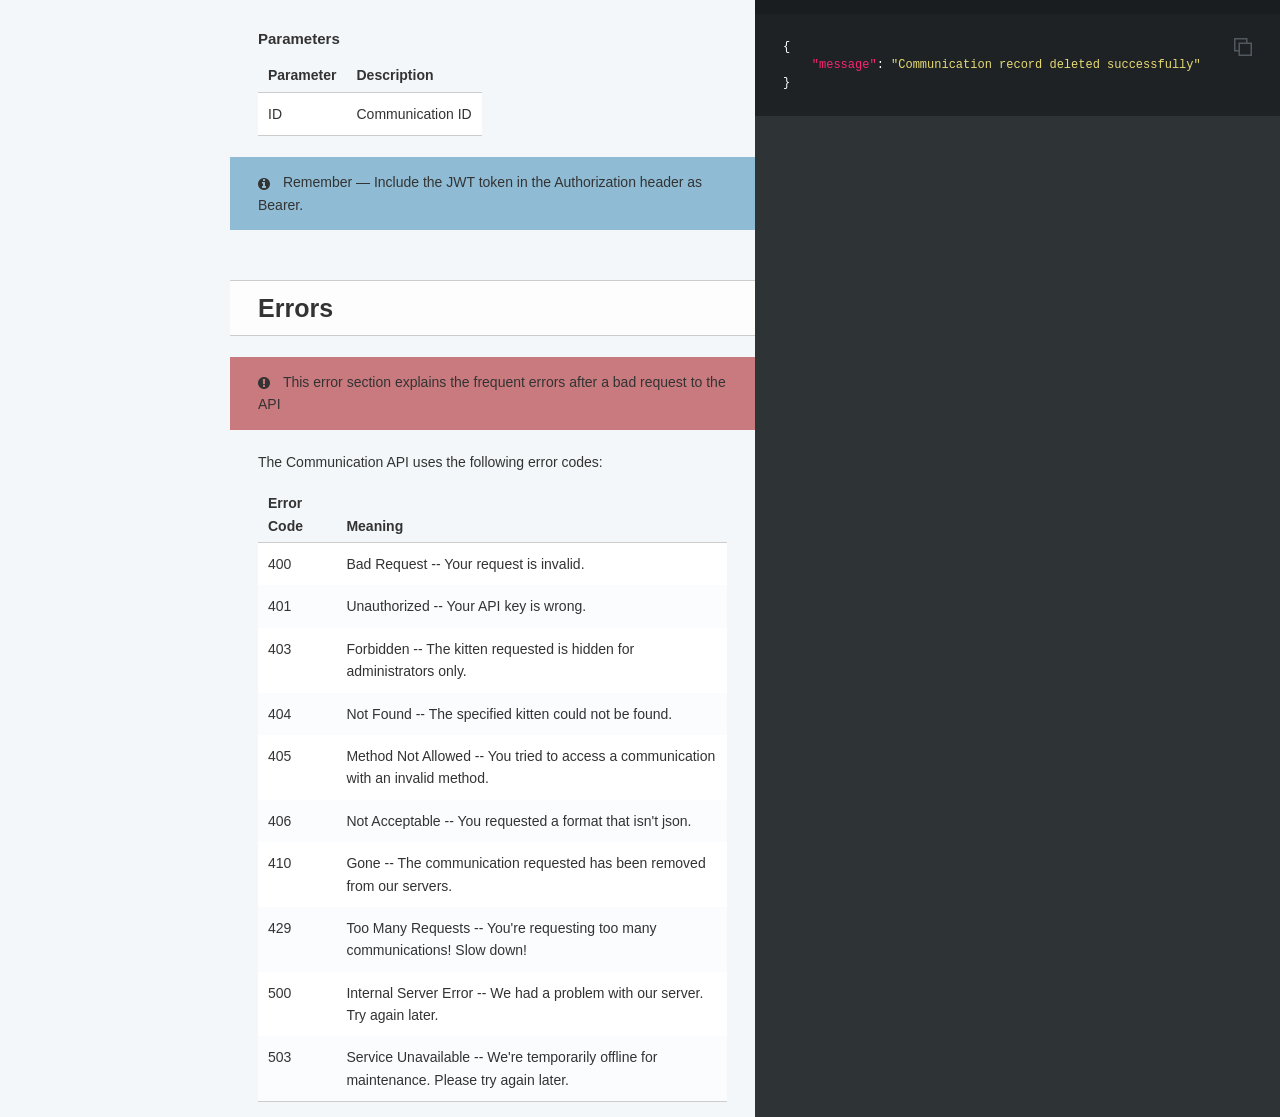
==== commit 176756f3: "deploy: 34e9e921407dead049d414942f7885682abfd57c" ====
--- a/index.html
+++ b/index.html
@@ -306,6 +306,7 @@
           <a href="foods.html">Food API</a>
           <a href="humans.html">Humans API</a>
           <a href="machines.html">Machines API</a>
+          <a href="realtime.html">Real-Time WebSocket</a>
       </nav>
     </header>
     <a href="#" id="nav-button">
